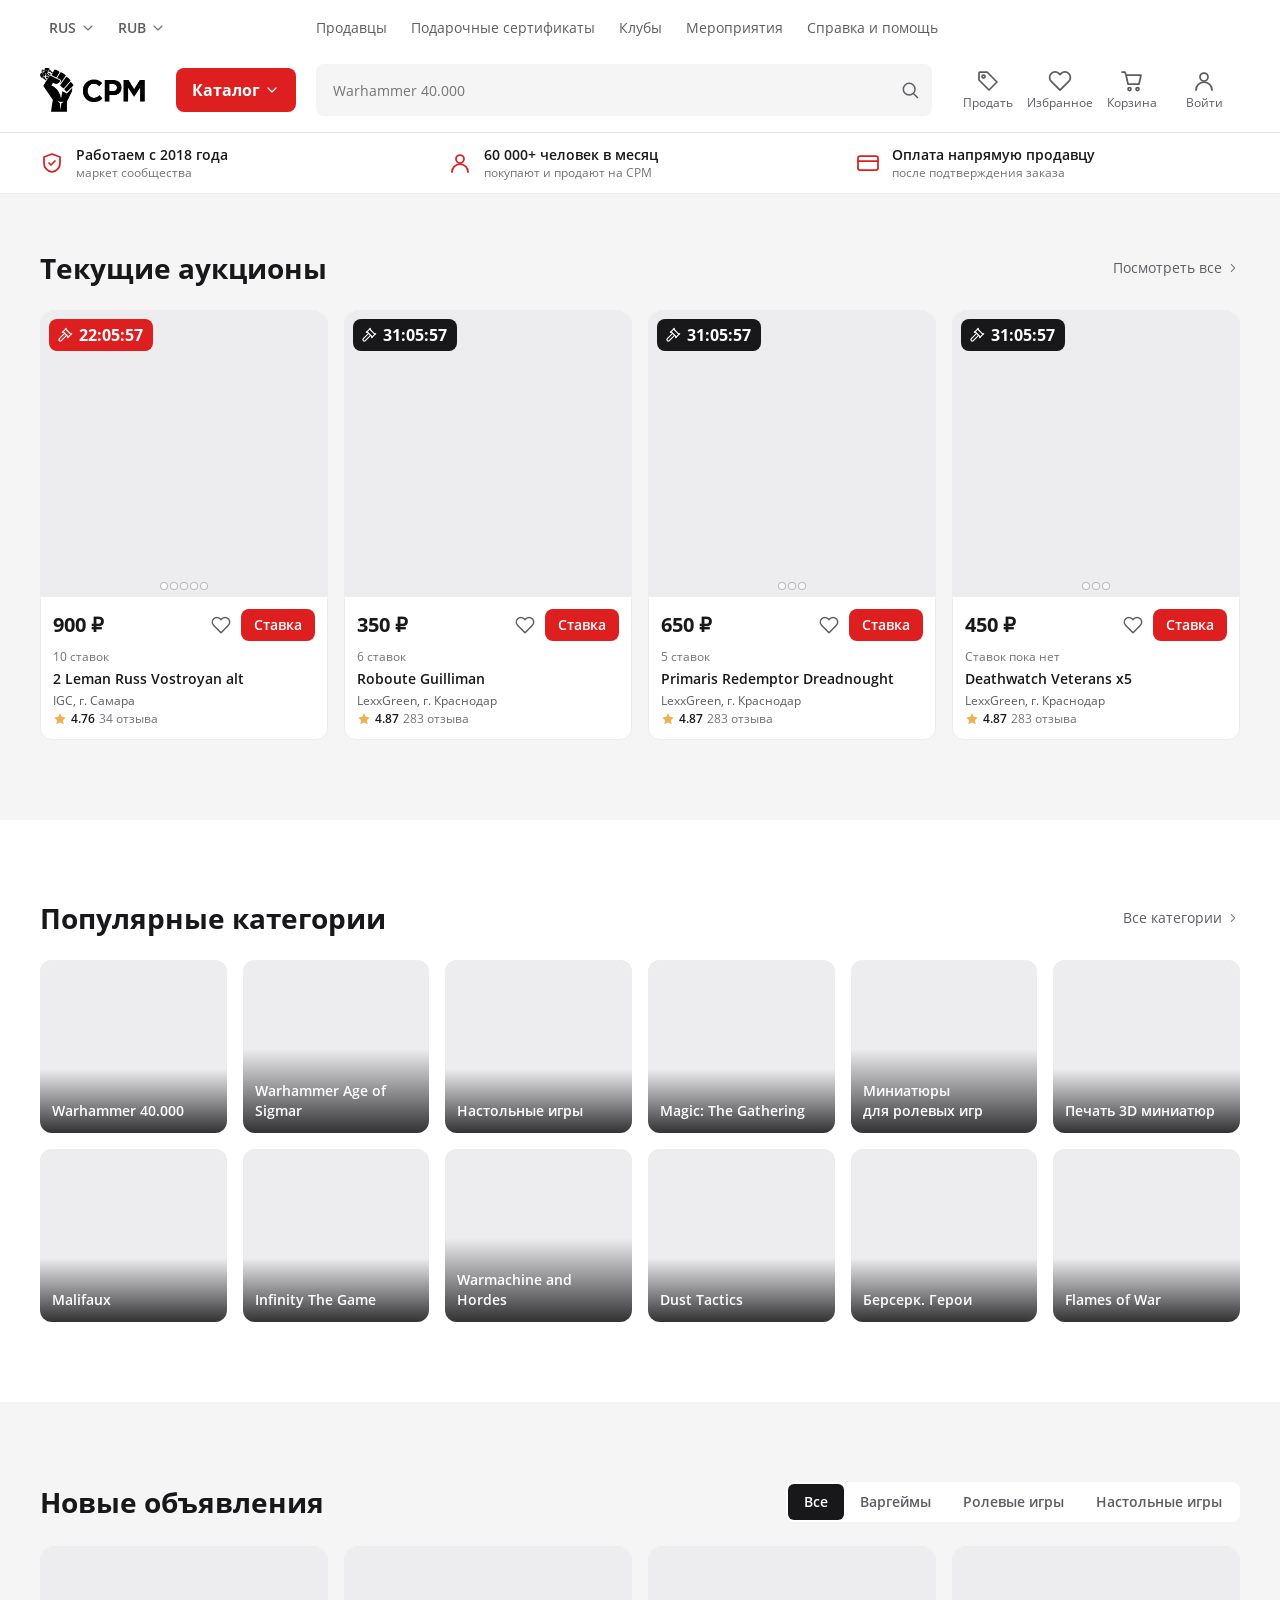
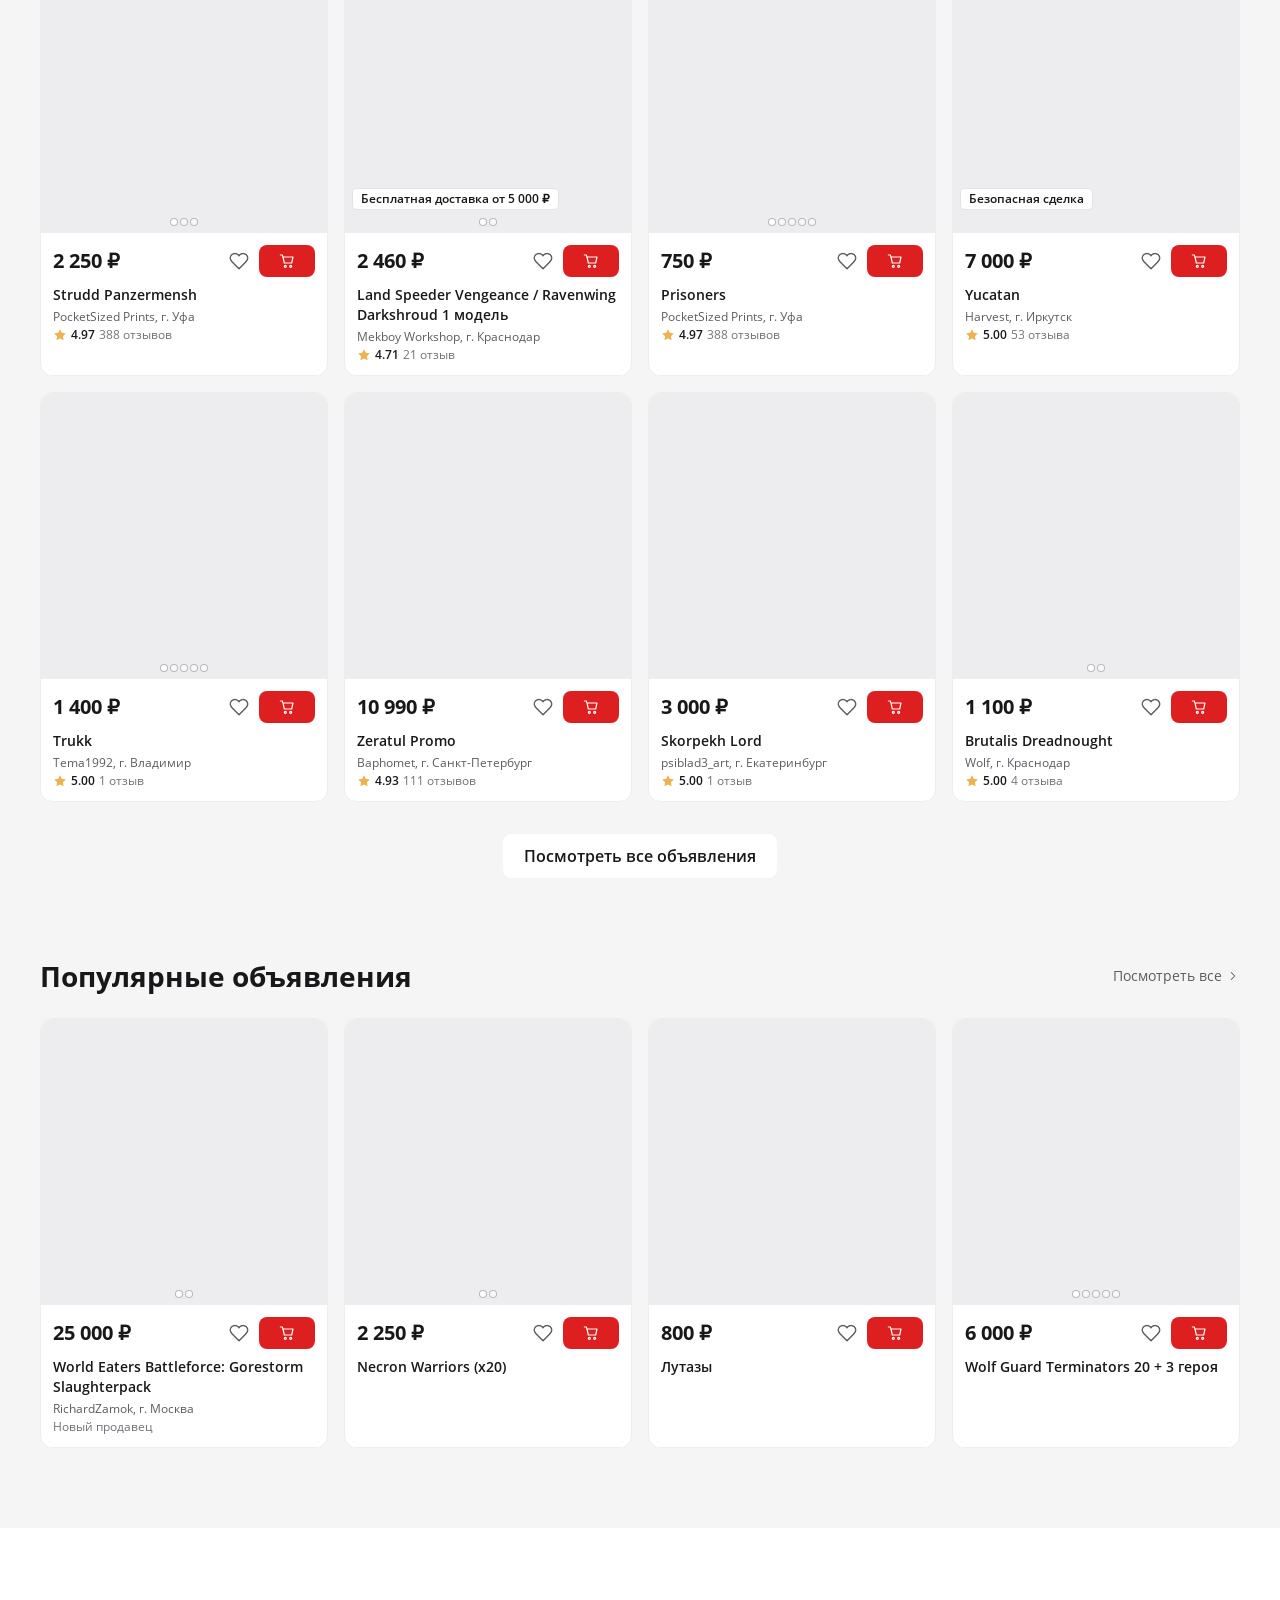
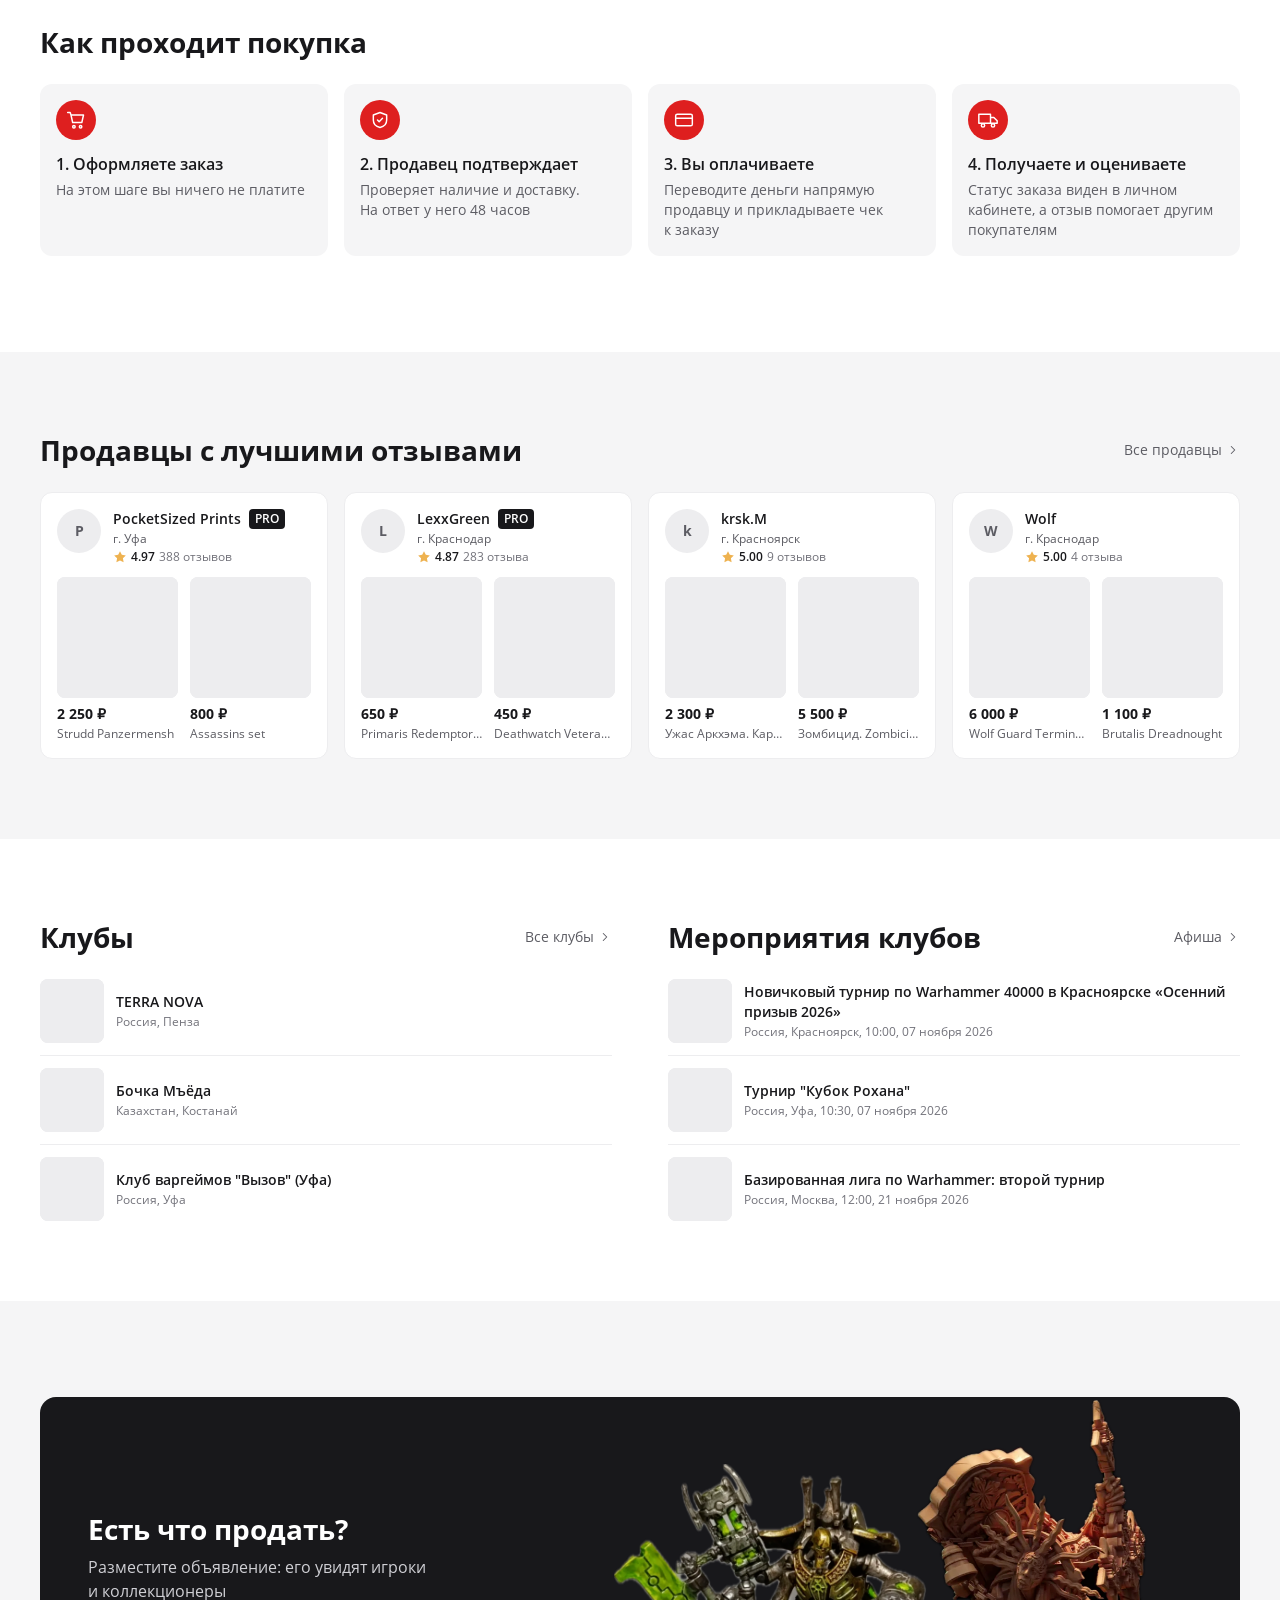
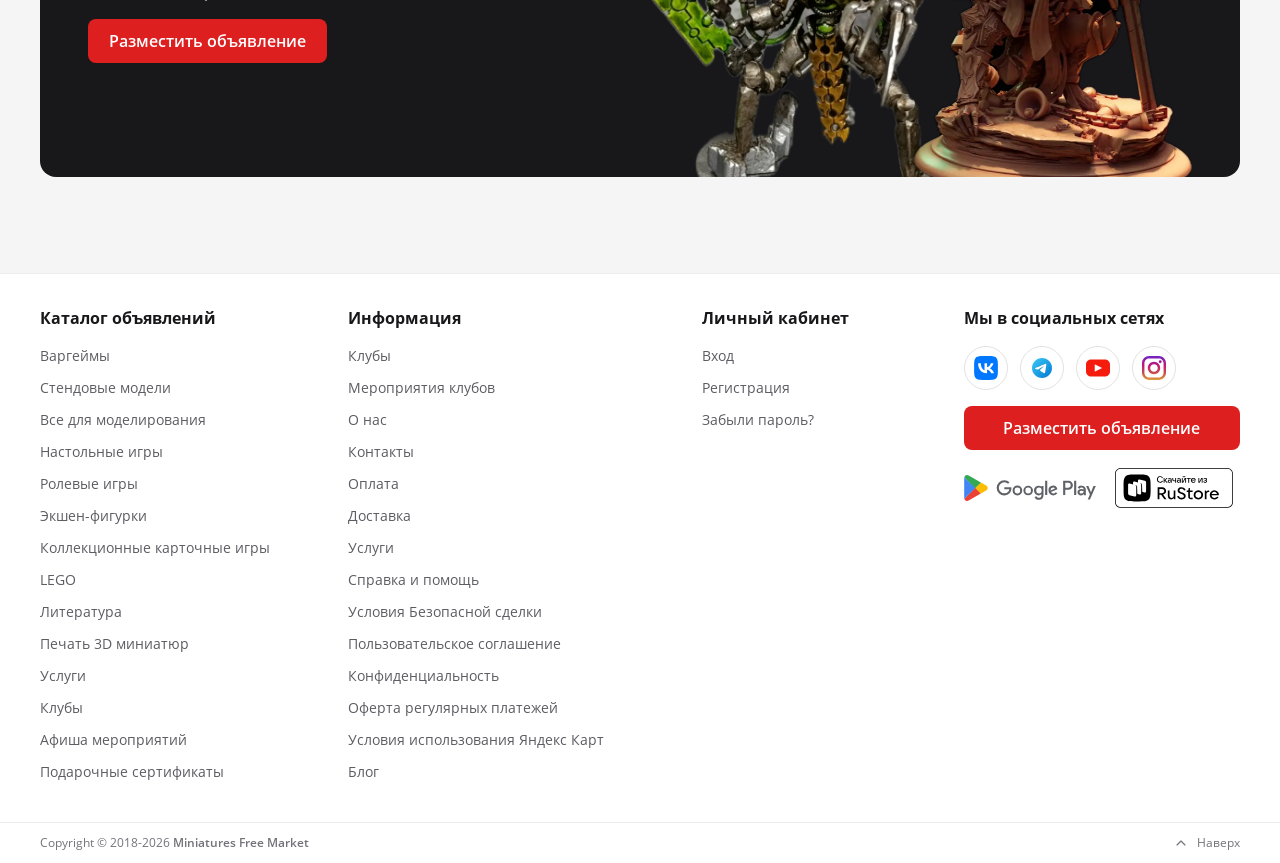
==== app.html @ 2442e8bf "Тексты преимуществ и обводка индикатора избранного Co-Authored-By: Claude Opus 5.5 <noreply@anthropi" ====
<!doctype html>
<html lang="ru">
<head>
<meta charset="utf-8">
<meta name="viewport" content="width=device-width, initial-scale=1, viewport-fit=cover">
<meta name="robots" content="noindex, nofollow">
<link rel="icon" href="assets/logo.png">
<title>СРМ: покупка гостем</title>
<link rel="stylesheet" href="app.css?v=59">
<link rel="stylesheet" href="v3.css?v=59">
</head>
<body>
<div id="app"></div>
<div id="ov"></div>
<script src="data.js?v=59"></script>
<script src="data-menu.js?v=59"></script>
<script src="data-desc.js?v=59"></script>
<script src="app.js?v=59"></script>
</body>
</html>
---- app.css ----
/* Токены: библиотека «СРМ v2». Размеры и отступы кратны 2 и 4, тени только у всплывающих слоёв. */
@font-face { font-family: 'Open Sans'; font-weight: 400; font-display: swap; src: url('assets/fonts/OpenSans-Regular.woff2') format('woff2'); }
@font-face { font-family: 'Open Sans'; font-weight: 600; font-display: swap; src: url('assets/fonts/OpenSans-SemiBold.woff2') format('woff2'); }
@font-face { font-family: 'Open Sans'; font-weight: 700; font-display: swap; src: url('assets/fonts/OpenSans-Bold.woff2') format('woff2'); }

:root {
  --surface-page: #f5f5f6; --surface: #fff; --surface-muted: #f5f5f6; --surface-subtle: #ededef; --surface-inverse: #18181b;
  --surface-brand-subtle: #fff1f1; --surface-success: #f0f8e6; --surface-warning: #fff7e8; --surface-danger: #fff1f1; --surface-info: #ebf3fe;
  --text: #18181b; --text-2: #5c5c63; --text-3: #73737b; --text-disabled: #a9a9b0; --text-inverse: #fff;
  --text-brand: #de1f1f; --text-success: #3f7312; --text-warning: #8a5600; --text-danger: #ba1717; --text-info: #1558b8;
  --border: #e2e2e5; --border-subtle: #ededef; --border-strong: #cfcfd4; --border-focus: #18181b; --border-danger: #de1f1f; --border-warning: #eeb250;
  --brand: #de1f1f; --brand-hover: #ba1717; --brand-pressed: #9a1818;
  --gold: #eeb250; --green: #5c9423;
  --r-sm: 4px; --r-md: 8px; --r-lg: 12px; --r-xl: 16px; --r-full: 999px;
  --h-sm: 32px; --h-md: 40px; --h-lg: 44px;
  --gutter: 16px;
  --shadow: 0 8px 24px rgba(24, 24, 27, .16);
  --sticky-h: 0px;
}
@media (min-width: 768px) { :root { --gutter: 24px; } }
@media (min-width: 1280px) { :root { --gutter: 40px; } }

* { box-sizing: border-box; }
html { -webkit-text-size-adjust: 100%; }
body { margin: 0; background: var(--surface-page); color: var(--text); font: 400 14px/20px 'Open Sans', -apple-system, sans-serif; -webkit-font-smoothing: antialiased; overflow-x: hidden; }
h1, h2, h3, p, ul, ol { margin: 0; padding: 0; }
ul, ol { list-style: none; }
a { color: inherit; text-decoration: none; }
button { font: inherit; color: inherit; background: none; border: 0; padding: 0; cursor: pointer; }
img { display: block; max-width: 100%; }
input, select, textarea { font: inherit; color: inherit; }
:focus-visible { outline: 2px solid var(--border-focus); outline-offset: 2px; }
svg.i { display: block; flex: none; fill: none; stroke: currentColor; stroke-width: 1.75; stroke-linecap: round; stroke-linejoin: round; }
svg.i.fill { fill: currentColor; stroke: none; }

.wrap { width: 100%; max-width: 1360px; margin: 0 auto; padding: 0 var(--gutter); }
.h1 { font-size: 24px; line-height: 32px; font-weight: 700; }
.h2 { font-size: 20px; line-height: 28px; font-weight: 600; }
.h3 { font-size: 16px; line-height: 24px; font-weight: 600; }
.t12 { font-size: 12px; line-height: 16px; }
.t16 { font-size: 16px; line-height: 24px; }
.sb { font-weight: 600; }
.c2 { color: var(--text-2); } .c3 { color: var(--text-3); }
.link { color: var(--text-info); }
.link:hover { text-decoration: underline; }
.row { display: flex; align-items: center; gap: 8px; }
.between { display: flex; align-items: center; justify-content: space-between; gap: 16px; }
.stack-4 > * + * { margin-top: 4px; } .stack-8 > * + * { margin-top: 8px; } .stack-12 > * + * { margin-top: 12px; } .stack-16 > * + * { margin-top: 16px; } .stack-24 > * + * { margin-top: 24px; }
@media (max-width: 767px) { .hide-m { display: none !important; } }
@media (min-width: 768px) { .hide-t { display: none !important; } }
@media (min-width: 1024px) { .hide-d { display: none !important; } }
@media (min-width: 1024px) { .h1 { font-size: 28px; line-height: 36px; } }

/* Кнопки */
.btn { display: inline-flex; align-items: center; justify-content: center; gap: 8px; height: var(--h-md); padding: 0 16px; border-radius: var(--r-md); font-weight: 600; font-size: 14px; line-height: 20px; white-space: nowrap; transition: background .12s, border-color .12s; border: 1px solid transparent; }
.btn.lg { height: var(--h-lg); padding: 0 20px; font-size: 16px; line-height: 24px; }
.btn.sm { height: var(--h-sm); padding: 0 12px; }
.btn.block { width: 100%; }
.btn.primary { background: var(--brand); color: var(--text-inverse); }
.btn.primary:hover { background: var(--brand-hover); } .btn.primary:active { background: var(--brand-pressed); }
.btn.secondary { background: var(--surface); border-color: var(--border-strong); }
.btn.secondary:hover { background: var(--surface-muted); } .btn.secondary:active { background: var(--surface-subtle); }
.btn.ghost:hover { background: var(--surface-subtle); }
.btn.ok { background: var(--surface-success); color: var(--text-success); }
.btn.ok:hover { background: #dff0c8; }
.btn[disabled], .btn.is-disabled { background: var(--surface-subtle); color: var(--text-disabled); border-color: transparent; cursor: not-allowed; }
.btn.is-loading { pointer-events: none; }
.spin { width: 18px; height: 18px; border-radius: 50%; border: 2px solid rgba(255, 255, 255, .4); border-top-color: #fff; animation: spin .7s linear infinite; }
@keyframes spin { to { transform: rotate(360deg); } }
.icon-btn { display: inline-flex; align-items: center; justify-content: center; width: var(--h-md); height: var(--h-md); border-radius: var(--r-md); position: relative; flex: none; }
.icon-btn:hover { background: var(--surface-subtle); }
.icon-btn.line { border: 1px solid var(--border-strong); background: var(--surface); }
.icon-btn.line.lg { width: var(--h-lg); height: var(--h-lg); }
.fav-on { color: var(--brand); } .fav-on svg { fill: var(--brand); }

/* Шапка */
.hdr { background: var(--surface); border-bottom: 1px solid var(--border); position: sticky; top: 0; z-index: 30; }
.hdr-row { display: flex; align-items: center; gap: 8px; height: 56px; }
.logo { display: block; flex: none; } .logo img { height: 32px; width: auto; }
.hdr-search { position: relative; flex: 1; min-width: 0; }
.hdr-search input { width: 100%; height: var(--h-md); padding: 0 12px 0 40px; border-radius: var(--r-md); border: 1px solid var(--border-strong); background: var(--surface); outline: 0; }
.hdr-search input:hover { border-color: var(--text-disabled); }
.hdr-search input:focus { border-color: var(--border-focus); }
.hdr-search svg { position: absolute; left: 12px; top: 10px; color: var(--text-3); }
.m-search { background: var(--surface); border-bottom: 1px solid var(--border); padding: 8px 0; }
.hdr-act { margin-left: auto; display: flex; align-items: center; gap: 4px; }
.badge-n { position: absolute; top: 2px; right: 0; min-width: 18px; height: 18px; padding: 0 4px; border-radius: var(--r-full); background: var(--brand); color: #fff; font-size: 12px; line-height: 18px; font-weight: 600; text-align: center; }
.hdr-link { display: inline-flex; flex-direction: column; align-items: center; gap: 2px; min-width: 56px; padding: 2px 4px; border-radius: var(--r-md); position: relative; font-size: 12px; line-height: 16px; color: var(--text-2); }
.hdr-link:hover { color: var(--text); background: var(--surface-muted); }
.hdr-link .badge-n { top: -2px; right: 8px; }
.hdr-focus { display: flex; align-items: center; justify-content: space-between; height: 56px; gap: 16px; }
.hdr-m-sell { height: var(--h-sm); padding: 0 12px; }
@media (min-width: 1024px) {
  .hdr-row { height: 72px; gap: 16px; }
  .logo img { height: 40px; }
}

/* Меню каталога */
.menu-panel { position: absolute; left: 0; right: 0; top: 100%; background: var(--surface); border-top: 1px solid var(--border-subtle); box-shadow: var(--shadow); padding: 16px 0 24px; z-index: 31; }
.menu-grid { display: grid; grid-template-columns: repeat(3, 1fr); gap: 4px 24px; }
.menu-grid a { display: flex; align-items: center; justify-content: space-between; padding: 8px 12px; border-radius: var(--r-md); font-weight: 600; }
.menu-grid a:hover { background: var(--surface-muted); }
.drawer { position: fixed; inset: 0; z-index: 60; background: var(--surface); display: flex; flex-direction: column; overflow: auto; }
.drawer-hd { display: flex; align-items: center; justify-content: space-between; height: 56px; padding: 0 var(--gutter); border-bottom: 1px solid var(--border); flex: none; }
.drawer a.dl { display: flex; align-items: center; justify-content: space-between; padding: 12px var(--gutter); font-size: 16px; line-height: 24px; border-bottom: 1px solid var(--border-subtle); }
.drawer-foot { padding: 16px var(--gutter); display: grid; gap: 8px; }

/* Подвал */
.ftr { background: var(--surface-inverse); color: #cfcfd4; margin-top: 48px; padding: 32px 0; }
.ftr-grid { display: grid; gap: 24px; grid-template-columns: repeat(2, 1fr); }
.ftr h3 { color: #fff; font-size: 14px; line-height: 20px; font-weight: 600; margin-bottom: 8px; }
.ftr li + li { margin-top: 4px; }
.ftr a:hover { color: #fff; }
.ftr-end { margin-top: 24px; padding-top: 16px; border-top: 1px solid #45454b; display: flex; flex-wrap: wrap; justify-content: space-between; gap: 8px; font-size: 12px; line-height: 16px; }
.ftr .pill { display: inline-block; padding: 2px 8px; border-radius: var(--r-sm); background: #2b2b2f; margin-right: 4px; }
@media (min-width: 768px) { .ftr-grid { grid-template-columns: repeat(4, 1fr); } }

main { min-height: 60vh; padding-bottom: calc(var(--sticky-h) + 8px); }
.page { padding-top: 16px; }
@media (min-width: 1024px) { .page { padding-top: 24px; } }

.crumbs { display: flex; flex-wrap: nowrap; align-items: center; gap: 4px; color: var(--text-3); font-size: 12px; line-height: 16px; overflow-x: auto; white-space: nowrap; scrollbar-width: none; margin-bottom: 12px; }
.crumbs::-webkit-scrollbar { display: none; }
.crumbs a:hover { color: var(--text); }

/* Карточка в списках */
.grid { display: grid; grid-template-columns: repeat(2, minmax(0, 1fr)); gap: 12px; }
@media (min-width: 640px) { .grid { grid-template-columns: repeat(3, minmax(0, 1fr)); } }
@media (min-width: 1024px) { .grid { grid-template-columns: repeat(4, minmax(0, 1fr)); gap: 16px; } .grid.g3 { grid-template-columns: repeat(3, minmax(0, 1fr)); } }
.pc { display: flex; flex-direction: column; background: var(--surface); border-radius: var(--r-lg); overflow: hidden; position: relative; min-width: 0; border: 1px solid var(--border-subtle); transition: border-color .12s; }
.pc:hover { border-color: var(--border-strong); }
.pc-img { position: relative; aspect-ratio: 1; background: var(--surface-subtle); overflow: hidden; }
.pc-img img { width: 100%; height: 100%; object-fit: cover; }
.pc-fav { position: absolute; right: 8px; top: 8px; width: 32px; height: 32px; border-radius: var(--r-full); background: rgba(255, 255, 255, .92); display: flex; align-items: center; justify-content: center; color: var(--text-2); }
.pc-fav:hover { color: var(--text); }
.pc-fav.fav-on { color: var(--brand); }
.pc-body { display: flex; flex-direction: column; gap: 4px; padding: 8px 12px 12px; flex: 1; }
.pc-cat { font-size: 12px; line-height: 16px; color: var(--text-3); white-space: nowrap; overflow: hidden; text-overflow: ellipsis; }
.pc-title { font-weight: 600; display: -webkit-box; -webkit-line-clamp: 2; -webkit-box-orient: vertical; overflow: hidden; min-height: 40px; }
.pc-price { font-size: 16px; line-height: 24px; font-weight: 700; margin-top: auto; padding-top: 4px; }
.pc-seller { display: flex; align-items: center; gap: 4px; font-size: 12px; line-height: 16px; color: var(--text-3); min-width: 0; }
.pc-seller span.n { white-space: nowrap; overflow: hidden; text-overflow: ellipsis; }
.star { color: var(--gold); }
.pc-timer { position: absolute; left: 8px; bottom: 8px; display: inline-flex; align-items: center; gap: 4px; height: 24px; padding: 0 8px; background: var(--surface-inverse); color: #fff; border-radius: var(--r-sm); font-size: 12px; line-height: 16px; font-weight: 600; font-variant-numeric: tabular-nums; }
.pc-tag { position: absolute; left: 8px; top: 8px; height: 24px; padding: 0 8px; background: var(--brand); color: #fff; border-radius: var(--r-sm); font-size: 12px; line-height: 24px; font-weight: 600; }
.pc-sub { font-size: 12px; line-height: 16px; color: var(--text-3); }
.scroller { display: grid; grid-auto-flow: column; grid-auto-columns: 62%; gap: 12px; overflow-x: auto; scroll-snap-type: x proximity; margin: 0 calc(var(--gutter) * -1); padding: 0 var(--gutter) 4px; scrollbar-width: none; }
.scroller::-webkit-scrollbar { display: none; }
.scroller > * { scroll-snap-align: start; scroll-margin-left: var(--gutter); }
@media (min-width: 640px) { .scroller { grid-auto-columns: 34%; } }
@media (min-width: 1024px) { .scroller { grid-auto-flow: row; grid-template-columns: repeat(4, minmax(0, 1fr)); margin: 0; padding: 0; overflow: visible; gap: 16px; } }

/* Чипы */
.chips { display: flex; gap: 8px; overflow-x: auto; scrollbar-width: none; margin: 0 calc(var(--gutter) * -1); padding: 0 var(--gutter); }
.chips::-webkit-scrollbar { display: none; }
.chip { flex: none; display: inline-flex; align-items: center; gap: 4px; height: var(--h-sm); padding: 0 12px; border-radius: var(--r-full); background: var(--surface); border: 1px solid var(--border); white-space: nowrap; font-weight: 600; font-size: 12px; line-height: 16px; }
.chip:hover { border-color: var(--border-strong); }
.chip.on { background: var(--surface-inverse); border-color: var(--surface-inverse); color: #fff; }
.chip.plain { font-weight: 400; color: var(--text-2); }
@media (min-width: 1024px) { .chips { flex-wrap: wrap; overflow: visible; margin: 0; padding: 0; } }
.tabs-seg { display: inline-flex; background: var(--surface-subtle); border-radius: var(--r-md); padding: 2px; }
.tabs-seg button { height: 36px; padding: 0 16px; border-radius: 6px; font-weight: 600; color: var(--text-2); }
.tabs-seg button.on { background: var(--surface); color: var(--text); }

.sec { margin-top: 32px; }
.sec-hd { display: flex; align-items: baseline; justify-content: space-between; gap: 16px; margin-bottom: 12px; }
@media (min-width: 1024px) { .sec { margin-top: 40px; } .sec-hd { margin-bottom: 16px; } }

/* Главная */
.home-intro { display: grid; gap: 4px; margin-bottom: 16px; }
.how { display: grid; gap: 8px; }
.how li { display: flex; gap: 12px; padding: 16px; background: var(--surface); border-radius: var(--r-lg); border: 1px solid var(--border-subtle); }
.how .num { flex: none; width: 28px; height: 28px; border-radius: 50%; background: var(--surface-subtle); text-align: center; line-height: 28px; font-weight: 600; }
@media (min-width: 768px) { .how { grid-template-columns: repeat(3, 1fr); gap: 16px; } }

/* Каталог */
.cat-layout { display: grid; gap: 16px; }
.cat-side { display: none; }
@media (min-width: 1024px) {
  .cat-layout { grid-template-columns: 264px minmax(0, 1fr); gap: 24px; align-items: start; }
  .cat-side { display: block; position: sticky; top: 88px; max-height: calc(100vh - 104px); overflow: auto; background: var(--surface); border-radius: var(--r-lg); border: 1px solid var(--border-subtle); padding: 16px; }
}
.flt + .flt { margin-top: 16px; padding-top: 16px; border-top: 1px solid var(--border-subtle); }
.flt-t { font-weight: 600; margin-bottom: 8px; }
.cat-bar { display: flex; flex-wrap: wrap; align-items: center; gap: 8px; }
.cat-bar .sp { margin-left: auto; }
.tags-row { display: flex; align-items: center; gap: 8px; color: var(--text-2); }
.sel { height: var(--h-md); padding: 0 32px 0 12px; border: 1px solid var(--border-strong); border-radius: var(--r-md); background: var(--surface) url("data:image/svg+xml,%3Csvg xmlns='http://www.w3.org/2000/svg' width='16' height='16' fill='none' stroke='%2373737b' stroke-width='2' stroke-linecap='round' stroke-linejoin='round'%3E%3Cpath d='m3 6 5 5 5-5'/%3E%3C/svg%3E") no-repeat right 10px center; appearance: none; -webkit-appearance: none; outline: 0; cursor: pointer; }
.sel:focus { border-color: var(--border-focus); }
.empty { text-align: center; padding: 48px 16px; background: var(--surface); border-radius: var(--r-lg); border: 1px solid var(--border-subtle); }
.empty .ico { width: 64px; height: 64px; margin: 0 auto 16px; border-radius: 50%; display: flex; align-items: center; justify-content: center; background: var(--surface-muted); color: var(--text-3); }

/* Контролы */
.fld { display: block; min-width: 0; }
.fld > .lbl { display: block; margin-bottom: 4px; font-size: 12px; line-height: 16px; color: var(--text-2); font-weight: 600; }
.fld > .lbl em { font-style: normal; font-weight: 400; color: var(--text-3); }
.inp { width: 100%; height: var(--h-md); padding: 0 12px; background: var(--surface); border: 1px solid var(--border-strong); border-radius: var(--r-md); outline: 0; }
textarea.inp { height: auto; padding: 8px 12px; resize: vertical; }
.inp::placeholder { color: var(--text-3); }
.inp:hover { border-color: var(--text-disabled); }
.inp:focus { border-color: var(--border-focus); box-shadow: 0 0 0 1px var(--border-focus); }
.fld.err .inp { border-color: var(--border-danger); }
.fld.err .inp:focus { box-shadow: 0 0 0 1px var(--border-danger); }
.hint { display: block; margin-top: 4px; font-size: 12px; line-height: 16px; color: var(--text-3); }
.err-t { display: flex; gap: 4px; margin-top: 4px; font-size: 12px; line-height: 16px; color: var(--text-danger); }
.chk { display: flex; align-items: flex-start; gap: 8px; cursor: pointer; padding: 2px 0; }
.chk input { position: absolute; opacity: 0; width: 0; height: 0; }
.chk .box { flex: none; width: 20px; height: 20px; margin: 0; border: 1px solid var(--border-strong); border-radius: var(--r-sm); background: var(--surface); display: flex; align-items: center; justify-content: center; color: transparent; }
.chk input:checked + .box { background: var(--surface-inverse); border-color: var(--surface-inverse); color: #fff; }
.chk input:focus-visible + .box { outline: 2px solid var(--border-focus); outline-offset: 2px; }
.chk input:disabled + .box { background: var(--surface-subtle); border-color: var(--border); }
.step { display: inline-flex; align-items: center; border: 1px solid var(--border-strong); border-radius: var(--r-md); height: var(--h-md); background: var(--surface); }
.step button { width: 36px; height: 100%; display: flex; align-items: center; justify-content: center; color: var(--text-2); }
.step button:disabled { color: var(--text-disabled); cursor: not-allowed; }
.step span { min-width: 28px; text-align: center; font-weight: 600; font-variant-numeric: tabular-nums; }
.step.sm { height: var(--h-sm); } .step.sm button { width: 32px; }

.tag { display: inline-flex; align-items: center; height: 20px; padding: 0 6px; border-radius: var(--r-sm); font-size: 12px; line-height: 16px; font-weight: 600; }
.tag.pro { background: var(--surface-inverse); color: #fff; }
.tag.warn { background: var(--surface-warning); color: var(--text-warning); }
.tag.ok { background: var(--surface-success); color: var(--text-success); }
.tag.bad { background: var(--surface-danger); color: var(--text-danger); }
.tag.mute { background: var(--surface-subtle); color: var(--text-2); }

.note { display: flex; gap: 8px; padding: 12px; border-radius: var(--r-md); background: var(--surface-muted); color: var(--text-2); }
.note svg { margin-top: 1px; }
.note.info { background: var(--surface-info); color: var(--text-info); }
.note.warn { background: var(--surface-warning); color: var(--text-warning); }
.note.bad { background: var(--surface-danger); color: var(--text-danger); }
.note.ok { background: var(--surface-success); color: var(--text-success); }
.note b { font-weight: 600; }
.note .body { flex: 1; min-width: 0; }
.note .txt { color: var(--text); }

.card { background: var(--surface); border-radius: var(--r-lg); border: 1px solid var(--border-subtle); padding: 16px; }
@media (min-width: 768px) { .card { padding: 24px; } }

/* Товар */
.pdp { display: grid; gap: 16px; }
@media (min-width: 1024px) { .pdp { grid-template-columns: minmax(0, 1fr) 400px; gap: 32px; align-items: start; } .pdp-side { position: sticky; top: 88px; grid-column: 2; grid-row: 1 / span 2; } .pdp-main { grid-column: 1; } }
@media (min-width: 1280px) { .pdp { grid-template-columns: minmax(0, 1fr) 432px; gap: 40px; } }
.gal { display: grid; gap: 8px; margin: 0 calc(var(--gutter) * -1); }
.gal-view { position: relative; background: var(--surface-inverse); overflow: hidden; }
.gal-strip { display: flex; overflow-x: auto; scroll-snap-type: x mandatory; scrollbar-width: none; aspect-ratio: 1; }
.gal-strip::-webkit-scrollbar { display: none; }
.gal-strip button { flex: 0 0 100%; scroll-snap-align: center; cursor: zoom-in; }
.gal-strip img { width: 100%; height: 100%; object-fit: contain; }
.gal-count { position: absolute; right: 12px; bottom: 12px; padding: 2px 8px; border-radius: var(--r-full); background: rgba(24, 24, 27, .72); color: #fff; font-size: 12px; line-height: 16px; font-weight: 600; }
.gal-nav { display: none; position: absolute; top: 50%; margin-top: -20px; width: 40px; height: 40px; border-radius: 50%; background: rgba(255, 255, 255, .92); align-items: center; justify-content: center; }
.gal-nav:hover { background: #fff; }
.gal-nav.prev { left: 12px; } .gal-nav.next { right: 12px; }
.gal-thumbs { display: flex; gap: 8px; overflow-x: auto; padding: 0 var(--gutter); scrollbar-width: none; }
.gal-thumbs::-webkit-scrollbar { display: none; }
.gal-thumbs button { flex: none; width: 56px; height: 56px; border-radius: var(--r-md); overflow: hidden; border: 2px solid transparent; background: var(--surface-subtle); }
.gal-thumbs button.on { border-color: var(--surface-inverse); }
.gal-thumbs img { width: 100%; height: 100%; object-fit: cover; }
@media (min-width: 768px) {
  .gal { margin: 0; grid-template-columns: 72px minmax(0, 1fr); align-items: start; }
  .gal.single { grid-template-columns: minmax(0, 1fr); }
  .gal-view { grid-column: 2; grid-row: 1; border-radius: var(--r-lg); }
  .gal.single .gal-view { grid-column: 1; }
  .gal-thumbs { grid-column: 1; grid-row: 1; flex-direction: column; padding: 0; overflow: visible; }
  .gal-thumbs button { width: 72px; height: 72px; }
  .gal-nav { display: flex; }
}
.buy { display: grid; gap: 16px; }
.buy-top { display: grid; gap: 8px; }
.pdp-title { font-size: 20px; line-height: 28px; font-weight: 700; }
@media (min-width: 1024px) { .pdp-title { font-size: 24px; line-height: 32px; } }
.rate-row { display: flex; flex-wrap: wrap; align-items: center; gap: 4px 8px; color: var(--text-2); }
.rate-row .sb { color: var(--text); }
.price-big { font-size: 28px; line-height: 36px; font-weight: 700; }
.buy-cta { display: flex; gap: 8px; align-items: center; }
.buy-cta .btn { flex: 1; }
.facts { display: grid; gap: 8px; }
.facts li { display: flex; gap: 8px; color: var(--text-2); }
.facts svg { color: var(--text-3); margin-top: 1px; }
.seller { display: grid; gap: 12px; }
.seller-hd { display: flex; gap: 12px; align-items: center; }
.ava { flex: none; width: 44px; height: 44px; border-radius: 50%; background: var(--surface-subtle); display: flex; align-items: center; justify-content: center; font-weight: 700; color: var(--text-2); }
.seller-stats { display: grid; grid-template-columns: repeat(3, 1fr); gap: 8px; padding-top: 12px; border-top: 1px solid var(--border-subtle); }
.seller-stats b { display: block; font-weight: 600; }
.more-menu { position: absolute; right: 0; top: calc(100% + 4px); width: 280px; background: var(--surface); border-radius: var(--r-md); box-shadow: var(--shadow); padding: 4px; z-index: 20; }
.more-menu button { display: block; width: 100%; text-align: left; padding: 8px 12px; border-radius: var(--r-sm); }
.more-menu button:hover { background: var(--surface-muted); }
.more-menu b { display: block; font-weight: 600; }
.tabs { display: flex; gap: 24px; border-bottom: 1px solid var(--border); overflow-x: auto; scrollbar-width: none; }
.tabs::-webkit-scrollbar { display: none; }
.tabs button { flex: none; padding: 12px 0; font-weight: 600; color: var(--text-2); border-bottom: 2px solid transparent; margin-bottom: -1px; }
.tabs button:hover { color: var(--text); }
.tabs button.on { color: var(--text); border-color: var(--brand); }
.tabs .cnt { color: var(--text-3); font-weight: 400; }
.tab-body { padding-top: 16px; }
.spec { display: grid; gap: 4px 16px; grid-template-columns: minmax(0, 200px) minmax(0, 1fr); margin-bottom: 16px; }
.spec dt { color: var(--text-3); } .spec dd { margin: 0; }
.rev { padding: 12px 0; border-top: 1px solid var(--border-subtle); }
.rev:first-child { border-top: 0; }
.rev-sum { display: flex; align-items: center; flex-wrap: wrap; gap: 8px 16px; padding: 12px; background: var(--surface-muted); border-radius: var(--r-md); margin-bottom: 8px; }
.rev-sum .big { font-size: 24px; line-height: 32px; font-weight: 700; }

/* Закреплённая панель на мобильном */
.sticky-bar { position: fixed; left: 0; right: 0; bottom: 0; z-index: 25; background: var(--surface); border-top: 1px solid var(--border); padding: 8px var(--gutter) calc(8px + env(safe-area-inset-bottom)); display: flex; align-items: center; gap: 12px; }
.sticky-bar .sum { flex: none; min-width: 0; }
.sticky-bar .sum b { display: block; font-size: 16px; line-height: 24px; font-weight: 700; white-space: nowrap; }
.sticky-bar .btn { flex: 1; min-width: 0; }
body.has-sticky { --sticky-h: 64px; }
@media (min-width: 1024px) { .sticky-bar { display: none; } body.has-sticky { --sticky-h: 0px; } }

/* Тост */
.toast { position: fixed; left: 50%; bottom: calc(var(--sticky-h) + 16px); transform: translateX(-50%); z-index: 70; width: min(calc(100% - 32px), 420px); display: flex; align-items: center; gap: 12px; padding: 12px 12px 12px 16px; border-radius: var(--r-md); background: var(--surface-inverse); color: #fff; box-shadow: var(--shadow); animation: up .18s ease-out; }
.toast .body { flex: 1; min-width: 0; }
.toast a, .toast button.tl { color: #fff; font-weight: 600; text-decoration: underline; white-space: nowrap; }
@keyframes up { from { transform: translate(-50%, 8px); opacity: 0; } }
@media (min-width: 1024px) { .toast { left: auto; right: 24px; transform: none; bottom: 24px; animation: none; } }

/* Модальные окна и шторки */
.scrim { position: fixed; inset: 0; z-index: 50; background: rgba(24, 24, 27, .56); display: flex; align-items: flex-end; justify-content: center; }
.modal { width: 100%; max-height: calc(100vh - 40px); overflow: auto; background: var(--surface); border-radius: var(--r-xl) var(--r-xl) 0 0; box-shadow: var(--shadow); display: flex; flex-direction: column; }
.modal-hd { display: flex; align-items: center; justify-content: space-between; padding: 12px 8px 12px 16px; border-bottom: 1px solid var(--border-subtle); position: sticky; top: 0; background: var(--surface); z-index: 1; }
.modal-bd { padding: 16px; }
.modal-ft { padding: 12px 16px; border-top: 1px solid var(--border-subtle); position: sticky; bottom: 0; background: var(--surface); }
@media (min-width: 768px) { .scrim { align-items: center; padding: 24px; } .modal { width: 480px; border-radius: var(--r-xl); } .modal.wide { width: 720px; } }
.lb { position: fixed; inset: 0; z-index: 80; background: rgba(24, 24, 27, .94); display: flex; align-items: center; justify-content: center; }
.lb img { max-width: 100%; max-height: 100%; object-fit: contain; }
.lb .icon-btn { position: absolute; color: #fff; background: rgba(255, 255, 255, .12); }
.lb .icon-btn:hover { background: rgba(255, 255, 255, .24); }

/* Корзина */
.two { display: grid; gap: 16px; align-items: start; }
@media (min-width: 1024px) { .two { grid-template-columns: minmax(0, 1fr) 360px; gap: 24px; } .two-side { position: sticky; top: 88px; } }
@media (min-width: 1280px) { .two { grid-template-columns: minmax(0, 1fr) 400px; } }
.focus-page .two-side { top: 72px; }
.sg { background: var(--surface); border-radius: var(--r-lg); border: 1px solid var(--border-subtle); }
.sg + .sg { margin-top: 12px; }
.sg-hd { display: flex; align-items: center; gap: 8px; flex-wrap: wrap; padding: 12px 16px; border-bottom: 1px solid var(--border-subtle); }
.ci { display: grid; grid-template-columns: 20px 72px minmax(0, 1fr); gap: 4px 12px; padding: 12px 16px; align-items: start; }
.ci + .ci { border-top: 1px solid var(--border-subtle); }
.ci-img { width: 72px; height: 72px; border-radius: var(--r-md); overflow: hidden; background: var(--surface-subtle); display: block; }
.ci-img img { width: 100%; height: 100%; object-fit: cover; }
.ci.off .ci-img { opacity: .48; }
.ci-t { font-weight: 600; display: -webkit-box; -webkit-line-clamp: 2; -webkit-box-orient: vertical; overflow: hidden; }
.ci-t:hover { color: var(--text-info); }
.ci-ctl { grid-column: 3; display: flex; align-items: center; justify-content: space-between; gap: 8px; margin-top: 4px; }
.ci-price { font-size: 16px; line-height: 24px; font-weight: 700; white-space: nowrap; }
@media (min-width: 768px) {
  .ci { grid-template-columns: 20px 96px minmax(0, 1fr) auto; gap: 4px 16px; }
  .ci-img { width: 96px; height: 96px; }
  .ci-ctl { grid-column: 4; grid-row: 1; flex-direction: column; align-items: flex-end; margin: 0; }
}
.sg-ft { padding: 12px 16px; border-top: 1px solid var(--border-subtle); display: grid; gap: 8px; }
.cart-tools { display: flex; align-items: center; justify-content: space-between; gap: 16px; margin-bottom: 12px; }
.sum-card { background: var(--surface); border-radius: var(--r-lg); border: 1px solid var(--border-subtle); padding: 16px; display: grid; gap: 12px; }
@media (min-width: 768px) { .sum-card { padding: 20px; } }
.sum-row { display: flex; justify-content: space-between; gap: 16px; }
.sum-row .v { text-align: right; white-space: nowrap; }
.sum-total { display: flex; justify-content: space-between; align-items: baseline; gap: 16px; padding-top: 12px; border-top: 1px solid var(--border-subtle); font-weight: 600; }
.sum-total .v { font-size: 20px; line-height: 28px; font-weight: 700; white-space: nowrap; }
.sum-order { padding-bottom: 12px; border-bottom: 1px solid var(--border-subtle); display: grid; gap: 4px; }

/* Оформление */
.co-sec { background: var(--surface); border-radius: var(--r-lg); border: 1px solid var(--border-subtle); padding: 16px; }
.co-sec + .co-sec { margin-top: 12px; }
@media (min-width: 768px) { .co-sec { padding: 24px; } }
.co-hd { display: flex; align-items: center; gap: 8px; margin-bottom: 16px; }
.co-hd .n { flex: none; width: 24px; height: 24px; border-radius: 50%; background: var(--surface-inverse); color: #fff; font-size: 12px; line-height: 24px; text-align: center; font-weight: 600; }
.form-grid { display: grid; gap: 12px; grid-template-columns: repeat(6, minmax(0, 1fr)); }
.form-grid > * { grid-column: span 6; }
@media (min-width: 640px) { .form-grid > .col3 { grid-column: span 3; } .form-grid > .col2 { grid-column: span 2; } .form-grid > .col4 { grid-column: span 4; } }
.guest-bar { display: flex; flex-wrap: wrap; align-items: center; justify-content: space-between; gap: 4px 16px; padding: 12px 16px; background: var(--surface-muted); border-radius: var(--r-lg); margin-bottom: 12px; }
.seller-order { border: 1px solid var(--border); border-radius: var(--r-lg); margin-top: 16px; }
.seller-order.err { border-color: var(--border-danger); }
.so-hd { display: flex; align-items: center; flex-wrap: wrap; gap: 4px 8px; padding: 12px 16px; border-bottom: 1px solid var(--border-subtle); }
.so-bd { padding: 16px; display: grid; gap: 16px; }
.so-items { display: flex; gap: 8px; overflow-x: auto; scrollbar-width: none; }
.so-items img { width: 48px; height: 48px; border-radius: var(--r-sm); object-fit: cover; background: var(--surface-subtle); flex: none; }
.so-item-one { display: flex; gap: 12px; align-items: center; min-width: 0; }
.so-item-one .t { font-weight: 600; white-space: nowrap; overflow: hidden; text-overflow: ellipsis; }
.opt-list { display: grid; gap: 8px; }
.opt { display: flex; gap: 12px; padding: 12px; border: 1px solid var(--border-strong); border-radius: var(--r-md); cursor: pointer; position: relative; }
.opt:hover { border-color: var(--text-disabled); }
.opt.on { border-color: var(--border-focus); box-shadow: 0 0 0 1px var(--border-focus); }
.opt input { position: absolute; opacity: 0; width: 0; height: 0; }
.opt .dot { flex: none; width: 20px; height: 20px; border-radius: 50%; border: 1px solid var(--border-strong); background: var(--surface); margin-top: 0; }
.opt.on .dot { border: 6px solid var(--surface-inverse); }
.opt input:focus-visible ~ .dot { outline: 2px solid var(--border-focus); outline-offset: 2px; }
.opt .main { flex: 1; min-width: 0; }
.opt .pr { flex: none; font-weight: 600; white-space: nowrap; }
.opt-sub { margin-top: 8px; }
@media (min-width: 768px) { .opt-list.two-col { grid-template-columns: 1fr 1fr; } }
.lbl-b { font-weight: 600; margin-bottom: 8px; }
.linkbtn { color: var(--text-info); font-weight: 600; display: inline-flex; align-items: center; gap: 4px; }
.linkbtn:hover { text-decoration: underline; }
.promo-row { display: flex; gap: 8px; }
.city-box { position: relative; }
.city-list { position: absolute; left: 0; right: 0; top: calc(100% + 4px); background: var(--surface); border-radius: var(--r-md); box-shadow: var(--shadow); padding: 4px; z-index: 15; max-height: 240px; overflow: auto; }
.city-list button { display: block; width: 100%; text-align: left; padding: 8px 12px; border-radius: var(--r-sm); }
.city-list button:hover { background: var(--surface-muted); }
.map-mock { height: 200px; border-radius: var(--r-md); background: repeating-linear-gradient(45deg, #ededef 0 12px, #f5f5f6 12px 24px); position: relative; overflow: hidden; }
.map-mock .pin { position: absolute; color: var(--brand); }
.map-mock .cap { position: absolute; left: 8px; bottom: 8px; padding: 2px 8px; border-radius: var(--r-sm); background: var(--surface); font-size: 12px; line-height: 16px; color: var(--text-2); }

/* Успех */
.ok-page { max-width: 760px; margin: 0 auto; }
.ok-hd { display: flex; gap: 12px; align-items: flex-start; }
.ok-ic { flex: none; width: 44px; height: 44px; border-radius: 50%; background: var(--surface-success); color: var(--text-success); display: flex; align-items: center; justify-content: center; }
.tl { display: grid; }
.tl li { display: grid; grid-template-columns: 24px minmax(0, 1fr); gap: 12px; position: relative; padding-bottom: 16px; }
.tl li:last-child { padding-bottom: 0; }
.tl li::before { content: ''; position: absolute; left: 11px; top: 26px; bottom: 2px; width: 2px; background: var(--border); }
.tl li:last-child::before { display: none; }
.tl .d { width: 24px; height: 24px; border-radius: 50%; background: var(--surface-subtle); color: var(--text-3); display: flex; align-items: center; justify-content: center; font-size: 12px; line-height: 16px; font-weight: 600; }
.tl li.now .d { background: var(--brand); color: #fff; }
.tl li.done .d { background: var(--surface-success); color: var(--text-success); }
.acc { display: flex; gap: 12px; }
.acc .ic { flex: none; width: 40px; height: 40px; border-radius: 50%; background: var(--surface-info); color: var(--text-info); display: flex; align-items: center; justify-content: center; }
.oc-row { display: flex; align-items: center; gap: 12px; }
.oc-row img { width: 56px; height: 56px; border-radius: var(--r-md); object-fit: cover; background: var(--surface-subtle); flex: none; }
.acts { display: grid; gap: 8px; }
@media (min-width: 640px) { .acts { grid-auto-flow: column; grid-auto-columns: max-content; } }

/* Письмо */
.mail { max-width: 640px; margin: 0 auto; }
.mail-meta { padding: 12px 16px; background: var(--surface); border: 1px solid var(--border-subtle); border-radius: var(--r-lg) var(--r-lg) 0 0; }
.mail-body { background: var(--surface); border: 1px solid var(--border-subtle); border-top: 0; border-radius: 0 0 var(--r-lg) var(--r-lg); padding: 24px 16px; }
@media (min-width: 640px) { .mail-body { padding: 32px; } }
.mail-box { padding: 16px; background: var(--surface-muted); border-radius: var(--r-md); }

/* Кнопка в сводке дублируется закреплённой панелью на мобильном */
@media (max-width: 1023px) { .hide-sm { display: none !important; } .hide-m-cta .buy-cta .btn.primary, .hide-m-cta .buy-cta .btn.ok { display: none; } .hide-m-cta .buy-cta .step + .icon-btn, .hide-m-cta:empty { display: none; } .buy-cta { justify-content: space-between; } }

@media (max-width: 1023px) {
  .hide-tablet-menu { display: none !important; }
  .gal-view { order: -1; }
  .buy-cta .icon-btn { display: none; }
  .hide-m-cta:not(.has-step) { display: none; }
}
@media (min-width: 768px) and (max-width: 1023px) { .gal-view { order: 0; } }
.gal-fav { position: absolute; right: 12px; top: 12px; width: 40px; height: 40px; border-radius: 50%; background: rgba(255, 255, 255, .92); display: flex; align-items: center; justify-content: center; z-index: 2; }
.gal-fav.fav-on { color: var(--brand); }
.guest-bar { background: var(--surface-subtle); }
.ci-ctl { flex-wrap: wrap; }

/* ===== Правки после просмотра ===== */
.hide-m-only { }
@media (max-width: 767px) { .hide-m-only { display: none !important; } }
@media (min-width: 768px) { .hide-t-up { display: none !important; } }
@media (max-width: 1023px) { .hide-below-d { display: none !important; } }
body.lock { overflow: hidden; }

/* Подложки не тонируем: на сером фоне они теряются */
.note { background: var(--surface); border: 1px solid var(--border-strong); color: var(--text); }
.note.info { background: var(--surface); border-color: #2f80ed; color: var(--text); }
.note.info > svg { color: #2f80ed; }
.note.ok { background: var(--surface); border-color: var(--green); color: var(--text); }
.note.ok > svg { color: var(--green); }
.note.warn { background: var(--surface); border-color: var(--gold); color: var(--text); }
.note.warn > svg { color: var(--text-warning); }
.note.bad { background: var(--surface); border-color: var(--border-danger); color: var(--text); }
.note.bad > svg { color: var(--brand); }
.tag.ok { background: var(--surface); color: var(--text-success); box-shadow: inset 0 0 0 1px var(--green); }
.tag.warn { background: var(--surface); color: var(--text-warning); box-shadow: inset 0 0 0 1px var(--gold); }
.tag.bad { background: var(--surface); color: var(--text-danger); box-shadow: inset 0 0 0 1px var(--border-danger); }
.key { display: flex; gap: 12px; padding: 12px; border-radius: var(--r-md); background: var(--surface-muted); }
.key > svg { color: var(--brand); margin-top: 1px; }
.btn.incart { background: #45454b; color: #fff; }
.btn.incart:hover { background: #2b2b2f; }
.spin.dark { border-color: var(--border); border-top-color: var(--text); }

/* Шапка как у DNS: верхняя строка уходит при скролле, основная остаётся */
.hdr-top { background: var(--surface); position: relative; z-index: 31; }
.hdr-top-row { display: flex; align-items: center; gap: 32px; height: 40px; }
.hdr-top-l { gap: 4px; }
.hdr-top-nav { display: flex; gap: 24px; color: var(--text-2); white-space: nowrap; }
.hdr-top-nav a:hover { color: var(--text); }
.hdr { border-bottom: 1px solid var(--border); }
.hdr-row { display: flex; align-items: center; gap: 16px; height: 64px; }
.brand { display: flex; align-items: center; gap: 8px; flex: none; background: var(--brand); border-radius: var(--r-lg); padding: 4px; }
.brand .logo { display: block; padding: 2px 8px; }
.brand .logo img { height: 32px; width: auto; filter: brightness(0) invert(1); }
.brand-cat { display: inline-flex; align-items: center; gap: 4px; height: 36px; padding: 0 12px; border-radius: var(--r-md); background: rgba(255, 255, 255, .22); color: #fff; font-weight: 700; white-space: nowrap; }
.brand-cat:hover { background: rgba(255, 255, 255, .34); }
.hdr-s-d { flex: 1; min-width: 0; }
.hdr-search { position: relative; flex: 1; min-width: 0; }
.hdr-search input { width: 100%; height: 44px; padding: 0 44px 0 16px; border-radius: var(--r-md); border: 1px solid transparent; background: var(--surface-muted); outline: 0; -webkit-appearance: none; appearance: none; }
.hdr-search input::-webkit-search-cancel-button { -webkit-appearance: none; }
.hdr-search input:hover { background: var(--surface-subtle); }
.hdr-search input:focus { background: var(--surface); border-color: var(--border-focus); }
.hdr-search svg { position: static; color: inherit; }
.hdr-search-go { position: absolute; right: 4px; top: 4px; width: 36px; height: 36px; display: flex; align-items: center; justify-content: center; color: var(--text-2); border-radius: var(--r-sm); }
.hdr-act { margin-left: auto; display: flex; align-items: center; gap: 0; flex: none; }
.hdr-link { display: inline-flex; flex-direction: column; align-items: center; justify-content: center; gap: 2px; width: 40px; height: 44px; border-radius: var(--r-md); position: relative; font-size: 12px; line-height: 16px; color: var(--text-2); }
.hdr-link:hover { color: var(--text); background: var(--surface-muted); }
.hdr-link > span:not(.badge-n) { display: none; }
.hdr-link.sell { color: var(--brand); }
.hdr-link .badge-n { top: 0; right: 0; }
.hdr-focus { height: 56px; }
.m-search { padding: 8px 0; }
@media (min-width: 1024px) {
  .hdr-row { height: 84px; gap: 20px; }
  .brand { padding: 8px; }
  .brand .logo img { height: 40px; }
  .brand-cat { height: 44px; padding: 0 16px; font-size: 16px; line-height: 24px; }
  .hdr-search input { height: 52px; }
  .hdr-search-go { top: 8px; }
  .hdr-link { width: 72px; height: 52px; }
  .hdr-link > span:not(.badge-n) { display: block; }
  .hdr-link .badge-n { top: -2px; right: 16px; }
}
body.searching::after, body.menu-open::after { content: ''; position: fixed; inset: 0; background: rgba(24, 24, 27, .4); z-index: 20; }

/* Меню каталога: иконки и наведение как на сайте */
.mm { position: absolute; left: 0; right: 0; top: 100%; background: var(--surface); border-top: 1px solid var(--border-subtle); box-shadow: var(--shadow); z-index: 31; }
.mm-in { display: grid; grid-template-columns: 300px 320px minmax(0, 1fr); height: min(620px, calc(100vh - 110px)); }
.mm-c1, .mm-c2, .mm-c3 { overflow: auto; padding: 16px 8px; }
.mm-c1 { padding-left: 0; border-right: 1px solid var(--border-subtle); }
.mm-c2 { border-right: 1px solid var(--border-subtle); }
.mm-l1 { display: flex; align-items: center; gap: 12px; padding: 8px 12px; border-radius: var(--r-md); }
.mm-l1 > span:not(.mm-noi) { flex: 1; min-width: 0; }
.mm-l1 img { flex: none; object-fit: contain; }
.mm-noi { flex: none; width: 24px; display: flex; justify-content: center; color: var(--text-2); }
.mm-l1.on, .mm-l1:hover { background: var(--surface-muted); font-weight: 600; }
.mm-h { font-size: 16px; line-height: 24px; font-weight: 600; padding: 0 12px 8px; }
.mm-gt { padding: 8px 12px 4px; font-size: 12px; line-height: 16px; font-weight: 600; color: var(--text-3); }
.mm-l2 { display: flex; align-items: center; justify-content: space-between; gap: 8px; padding: 4px 12px; border-radius: var(--r-sm); }
.mm-l2.on, .mm-l2:hover { background: var(--surface-muted); color: var(--brand); }
.mm-l3 { display: block; padding: 4px 12px; border-radius: var(--r-sm); }
.mm-l3:hover { background: var(--surface-muted); color: var(--brand); }
.mm-more { display: inline-flex; align-items: center; gap: 4px; padding: 4px 12px; font-weight: 600; color: var(--text-info); }

/* Подсказки поиска */
.sp { position: absolute; left: 0; right: 0; top: calc(100% + 8px); background: var(--surface); border-radius: var(--r-lg); box-shadow: var(--shadow); padding: 16px; z-index: 32; max-height: calc(100vh - 180px); overflow: auto; }
.sp[hidden] { display: none; }
.sp-load { display: flex; align-items: center; gap: 8px; padding: 8px; }
.sp-top { margin-bottom: 12px; }
.chips-w { display: flex; flex-wrap: wrap; gap: 8px; }
.chip-b { height: var(--h-sm); padding: 0 12px; border: 1px solid var(--brand); border-radius: var(--r-md); font-weight: 600; }
.chip-b:hover { background: var(--surface-brand-subtle); }
.sp-in { display: grid; gap: 16px; }
.sp-t { font-weight: 600; margin: 0 0 4px; }
.sp-l .sp-t + .sp-row ~ .sp-t { margin-top: 12px; }
.sp-row { display: flex; align-items: center; gap: 8px; width: 100%; text-align: left; padding: 6px 4px; border-radius: var(--r-sm); }
.sp-row svg { color: var(--text-3); }
.sp-row:hover { background: var(--surface-muted); }
.sp-grid { display: grid; grid-template-columns: repeat(3, minmax(0, 1fr)); gap: 12px; }
.sp-c { display: grid; gap: 8px; align-content: start; min-width: 0; }
.sp-c img { width: 100%; aspect-ratio: 1; object-fit: cover; border-radius: var(--r-md); background: var(--surface-subtle); }
.sp-c a:first-child { display: grid; gap: 4px; }
.sp-ct { display: -webkit-box; -webkit-line-clamp: 2; -webkit-box-orient: vertical; overflow: hidden; }
.sp-foot { text-align: center; margin-top: 16px; }
.sp-empty { display: grid; gap: 8px; }
@media (min-width: 768px) { .sp-in { grid-template-columns: 240px minmax(0, 1fr); gap: 24px; } .sp { padding: 20px; } }
@media (max-width: 639px) { .sp-grid { grid-template-columns: repeat(2, minmax(0, 1fr)); } .sp-c:nth-child(3) { display: none; } }

/* Выпадающие списки */
.dd { position: relative; min-width: 0; }
.dd-btn { display: flex; align-items: center; justify-content: space-between; gap: 8px; width: 100%; height: var(--h-md); padding: 0 12px; background: var(--surface); border: 1px solid var(--border-strong); border-radius: var(--r-md); white-space: nowrap; }
.dd-btn:hover { border-color: var(--text-disabled); }
.dd-btn[aria-expanded="true"] { border-color: var(--border-focus); }
.dd-btn svg { color: var(--text-3); }
.dd-v { overflow: hidden; text-overflow: ellipsis; }
.dd.plain .dd-btn { height: 32px; padding: 0 8px; border-color: transparent; background: none; font-weight: 600; color: var(--text-2); gap: 4px; }
.dd.plain .dd-btn:hover { background: var(--surface-muted); color: var(--text); }
.dd-menu { position: absolute; left: 0; top: calc(100% + 4px); min-width: 100%; width: max-content; max-width: 320px; background: var(--surface); border-radius: var(--r-md); box-shadow: var(--shadow); z-index: 40; padding: 4px; }
.city-box .dd-menu { width: 100%; max-width: none; }
.dd-menu[hidden] { display: none; }
.sp-auto .dd:last-child .dd-menu { left: auto; right: 0; }
.dd-s { position: relative; display: flex; align-items: center; gap: 8px; padding: 4px 8px 8px; color: var(--text-3); }
.dd-s input { flex: 1; min-width: 120px; height: 32px; border: 0; border-bottom: 1px solid var(--border); outline: 0; background: none; color: var(--text); }
.dd-s input:focus { border-color: var(--border-focus); }
.dd-list { max-height: 240px; overflow: auto; }
.dd-o { display: flex; align-items: center; justify-content: space-between; gap: 12px; width: 100%; padding: 8px 12px; border-radius: var(--r-sm); text-align: left; white-space: nowrap; }
.dd-o[hidden] { display: none; }
.dd-o:hover { background: var(--surface-muted); }
.dd-o.on { font-weight: 600; }

/* Карточки: фото по наведению, кнопка покупки, крупный таймер */
.pc-media { position: relative; overflow: hidden; }
.pc-img { display: block; aspect-ratio: 1; }
.pc-body { padding: 8px 12px 12px; gap: 8px; }
.pc-link { display: flex; flex-direction: column; gap: 4px; flex: 1; min-width: 0; }
.pc-dots { position: absolute; left: 8px; right: 8px; bottom: 8px; display: flex; justify-content: center; gap: 4px; pointer-events: none; }
.pc-dots i { width: 6px; height: 6px; border-radius: 50%; background: rgba(255, 255, 255, .6); box-shadow: 0 0 0 1px rgba(24, 24, 27, .24); }
.pc-dots i.on { background: #fff; }
.pc-fav.low { top: auto; bottom: 8px; }
.pc-tag { background: var(--surface); color: var(--text); }
.pc-timer { left: auto; right: 8px; top: 8px; bottom: auto; height: 32px; padding: 0 10px; font-size: 16px; line-height: 24px; font-weight: 700; border-radius: var(--r-md); }
.pc-timer.urgent { background: var(--brand); }
.pc-price { padding-top: 2px; margin-top: auto; }
.pc-sub { order: 0; }
.scroller { grid-auto-columns: 72%; }
@media (min-width: 640px) { .scroller { grid-auto-columns: 34%; } }
.sg .scroller, .rel .scroller { grid-auto-flow: column; grid-auto-columns: 180px; grid-template-columns: none; margin: 0; padding: 0 16px 12px; overflow-x: auto; gap: 12px; }

/* Главная: ритм секций и воздух */
.hero { background: var(--surface-inverse); color: #fff; overflow: hidden; }
.hero-in { display: grid; gap: 24px; padding-top: 32px; padding-bottom: 32px; }
.hero-k { color: #ffa0a0; font-weight: 600; margin-bottom: 8px; }
.hero-h { font-size: 28px; line-height: 36px; font-weight: 700; margin-bottom: 12px; }
.hero-p { color: #cfcfd4; font-size: 16px; line-height: 24px; margin-bottom: 20px; max-width: 520px; }
.hero-b { display: flex; flex-wrap: wrap; gap: 8px; }
.hero-sec { background: transparent; color: #fff; border-color: #73737b; }
.hero-sec:hover { background: rgba(255, 255, 255, .1); }
.hero-pics { display: grid; grid-template-columns: repeat(4, minmax(0, 1fr)); gap: 8px; }
.hero-pics a { display: block; border-radius: var(--r-md); overflow: hidden; aspect-ratio: 1; background: #2b2b2f; }
.hero-pics img { width: 100%; height: 100%; object-fit: cover; }
@media (min-width: 1024px) {
  .hero-in { grid-template-columns: minmax(0, 1fr) minmax(0, 520px); gap: 56px; align-items: center; padding-top: 56px; padding-bottom: 56px; }
  .hero-h { font-size: 40px; line-height: 48px; }
  .hero-pics { grid-template-columns: repeat(2, minmax(0, 1fr)); gap: 12px; }
}
.band { padding: 40px 0; }
.band.white { background: var(--surface); }
.band.dark { background: var(--surface-inverse); color: #fff; }
.band.cta { background: var(--brand); color: #fff; }
.sec-t { font-size: 24px; line-height: 32px; font-weight: 700; }
.band .sec-hd { margin-bottom: 20px; }
.wrap-hd { flex-wrap: wrap; align-items: center; }
.row-l { display: inline-flex; align-items: center; gap: 4px; white-space: nowrap; }
.center { text-align: center; margin-top: 24px; }
.scroll-x { max-width: 100%; overflow-x: auto; scrollbar-width: none; }
.scroll-x button { white-space: nowrap; }
.tiles { display: grid; grid-auto-flow: column; grid-auto-columns: 44%; gap: 12px; overflow-x: auto; margin: 0 calc(var(--gutter) * -1); padding: 0 var(--gutter); scrollbar-width: none; scroll-snap-type: x proximity; }
.tiles::-webkit-scrollbar { display: none; }
.tile { position: relative; display: block; aspect-ratio: 27 / 25; border-radius: var(--r-lg); overflow: hidden; background: var(--surface-subtle); scroll-snap-align: start; scroll-margin-left: var(--gutter); }
.tile img { width: 100%; height: 100%; object-fit: cover; transition: transform .2s; }
.tile:hover img { transform: scale(1.04); }
.tile span { position: absolute; left: 0; right: 0; bottom: 0; padding: 32px 12px 12px; color: #fff; font-weight: 600; background: linear-gradient(transparent, rgba(24, 24, 27, .88)); }
@media (min-width: 640px) { .tiles { grid-auto-columns: 28%; } }
@media (min-width: 1024px) { .tiles { grid-auto-flow: row; grid-template-columns: repeat(6, minmax(0, 1fr)); margin: 0; padding: 0; overflow: visible; gap: 16px; } }
.how { display: grid; gap: 24px; margin-top: 24px; grid-template-columns: minmax(0, 1fr); }
.how li { display: block; padding: 0; background: none; border: 0; border-radius: 0; color: #cfcfd4; }
.how .num { display: block; width: auto; height: auto; background: none; font-size: 40px; line-height: 48px; font-weight: 700; color: #ff6b6b; text-align: left; margin-bottom: 8px; }
.how-t { color: #fff; font-size: 18px; line-height: 24px; font-weight: 600; margin-bottom: 4px; }
@media (min-width: 768px) { .how { grid-template-columns: repeat(3, minmax(0, 1fr)); gap: 40px; } }
.sell-row { display: grid; grid-template-columns: repeat(auto-fit, minmax(240px, 1fr)); gap: 12px; }
.sell-c { display: flex; gap: 12px; padding: 16px; background: var(--surface); border: 1px solid var(--border-subtle); border-radius: var(--r-lg); }
.sell-c:hover { border-color: var(--border-strong); }
.sell-b { display: grid; gap: 2px; min-width: 0; }
.comm { display: grid; gap: 32px; }
.comm-l li { border-top: 1px solid var(--border-subtle); }
.comm-l li:first-child { border-top: 0; }
.comm-l a { display: flex; align-items: center; justify-content: space-between; gap: 12px; padding: 12px 0; font-weight: 600; }
.comm-l a:hover { color: var(--brand); }
.comm-l svg { color: var(--text-3); }
@media (min-width: 768px) { .comm { grid-template-columns: 1fr 1fr; gap: 56px; } }
.cta-in { display: flex; flex-wrap: wrap; align-items: center; justify-content: space-between; gap: 16px; }
.cta-in p { margin-top: 4px; font-size: 16px; line-height: 24px; }
.hero-w { background: #fff; color: var(--text); }
.hero-w:hover { background: var(--surface-subtle); }
@media (min-width: 1024px) { .band { padding: 64px 0; } .sec-t { font-size: 28px; line-height: 36px; } .band .sec-hd { margin-bottom: 24px; } }

/* Подвал как на сайте */
.ftr { background: var(--surface); color: var(--text-2); margin-top: 0; padding: 32px 0 0; border-top: 8px solid var(--surface-subtle); }
main { padding-bottom: 0; }
.page { padding-bottom: 48px; }
.ftr-grid { display: grid; gap: 0; grid-template-columns: minmax(0, 1fr); }
.fm-t { display: flex; align-items: center; justify-content: space-between; width: 100%; padding: 12px 0; font-size: 16px; line-height: 24px; font-weight: 700; color: var(--text); text-align: left; }
.fm-l { display: none; padding-bottom: 12px; }
.fm-l.open { display: block; }
.fm-l li { margin: 0; }
.fm-l a { display: block; padding: 4px 0; }
.ftr a:hover { color: var(--brand); }
.soc { display: flex; gap: 12px; margin: 4px 0 16px; }
.soc a { width: 44px; height: 44px; border-radius: 50%; border: 1px solid var(--border); display: flex; align-items: center; justify-content: center; }
.soc img { width: 24px; height: 24px; }
.ftr-add { margin-bottom: 16px; }
.apps { display: flex; gap: 16px; align-items: center; margin-bottom: 24px; }
.apps img { height: 36px; width: auto; }
.ftr-end { margin-top: 0; padding: 12px 0; border-top: 1px solid var(--border-subtle); color: var(--text-3); font-size: 12px; line-height: 16px; display: block; }
body.has-sticky .ftr-end { padding-bottom: 76px; }
@media (min-width: 768px) {
  .ftr-grid { grid-template-columns: minmax(0, 1.2fr) minmax(0, 1.4fr) minmax(0, 1fr) minmax(0, 1.2fr); gap: 32px; padding-bottom: 24px; }
  .fm-t { cursor: default; pointer-events: none; padding-top: 0; }
  .fm-l { display: block; }
}
@media (min-width: 1024px) { body.has-sticky .ftr-end { padding-bottom: 12px; } }

/* Каталог: все фильтры, разделы сворачиваются */
.cat-side { position: static; max-height: none; overflow: visible; padding: 8px 16px 16px; }
.flt { border-top: 1px solid var(--border-subtle); padding: 0; margin: 0 !important; }
.flt:first-child { border-top: 0; }
.flt + .flt { padding-top: 0; margin-top: 0; }
.flt-t { display: flex; align-items: center; gap: 8px; width: 100%; padding: 12px 0; margin: 0; font-size: 16px; line-height: 24px; font-weight: 600; text-align: left; }
.flt-t svg { color: var(--text-3); }
.flt-b { padding-bottom: 12px; }
.flt-act { display: flex; flex-wrap: wrap; align-items: center; justify-content: space-between; gap: 8px; padding-top: 12px; border-top: 1px solid var(--border-subtle); }
.cat-bar { margin-bottom: 12px; }
.sp-auto { margin-left: auto; }
.sp-auto .dd { flex: none; }
.act-f { display: flex; flex-wrap: wrap; align-items: center; gap: 8px; margin-bottom: 12px; }
.chip.plain svg { color: var(--text-3); }
@media (max-width: 639px) { .sp-auto { margin-left: 0; width: 100%; } .sp-auto .dd { flex: 1; } }

/* Карточка товара */
.buy .buy-price { display: grid; gap: 4px; }
.stock { display: inline-flex; align-items: center; gap: 4px; font-weight: 600; color: var(--text-success); }
.stock.no { color: var(--text-danger); }
.step.lg { height: var(--h-lg); }
.facts b { color: var(--text); font-weight: 600; }
.seller-stats { display: grid; grid-template-columns: repeat(2, minmax(0, 1fr)); gap: 12px; padding-top: 12px; margin: 0; border-top: 1px solid var(--border-subtle); }
.seller-stats dt { font-size: 12px; line-height: 16px; color: var(--text-3); }
.seller-stats dd { margin: 0; font-weight: 600; }
.seller-act { display: flex; flex-wrap: wrap; gap: 8px; }
.seller-act .btn { flex: 1; }
.pdp-main.card { min-width: 0; padding-top: 4px; }
.d-sec { margin-bottom: 8px; }
.tab-body > .d-sec:not(:first-child) { margin-top: 24px; }
.spec { display: block; margin: 0; }
.spec > div { display: grid; grid-template-columns: minmax(0, 200px) minmax(0, 1fr); gap: 16px; padding: 8px 0; border-top: 1px solid var(--border-subtle); }
.spec > div:first-child { border-top: 0; }
.spec dt { color: var(--text-3); }
.spec dd { font-weight: 600; }
.d-text { position: relative; }
.d-text.clamped { max-height: 280px; overflow: hidden; }
.d-text.clamped::after { content: ''; position: absolute; left: 0; right: 0; bottom: 0; height: 80px; background: linear-gradient(transparent, var(--surface)); }
.d-p { margin: 0 0 12px; }
.d-h { font-size: 14px; line-height: 20px; font-weight: 600; margin: 16px 0 4px; }
.d-text > .d-h:first-child { margin-top: 0; }
.d-ul { margin: 0 0 12px; padding-left: 20px; list-style: disc; }
.d-ul li + li { margin-top: 4px; }
.d-foot { display: flex; flex-wrap: wrap; align-items: center; justify-content: space-between; gap: 8px; margin-top: 16px; padding-top: 12px; border-top: 1px solid var(--border-subtle); }
.rev-sum { background: var(--surface-muted); }

/* Корзина */
.ci { grid-template-columns: 20px 96px minmax(0, 1fr); gap: 4px 12px; }
.ci-img { width: 96px; height: 96px; }
.ci-mid { min-width: 0; }
.ci-t { font-size: 16px; line-height: 24px; }
@media (min-width: 768px) { .ci { grid-template-columns: 20px 136px minmax(0, 1fr) auto; gap: 4px 16px; } .ci-img { width: 136px; height: 136px; } }
.rel { border-top: 1px solid var(--border-subtle); }
.rel-t { display: flex; align-items: center; justify-content: space-between; width: 100%; padding: 12px 16px; font-weight: 600; }
.rel-h { padding: 0 16px 8px; margin-top: -4px; }
.rel .pc-title { min-height: 40px; }

/* Оформление: уже и цена рядом с названием */
.two.co { justify-content: center; }
@media (min-width: 1024px) { .two.co { grid-template-columns: minmax(0, 700px) 360px; } }
@media (min-width: 1280px) { .two.co { grid-template-columns: minmax(0, 720px) 380px; } }
.co-wrap { max-width: 1124px; margin: 0 auto; }
.opt .pr { display: block; font-weight: 600; margin: 2px 0; }
@media (min-width: 640px) { .opt-list.two-col { grid-template-columns: repeat(2, minmax(0, 1fr)); } }
.lbl-row { display: flex; align-items: center; justify-content: space-between; gap: 8px; margin-bottom: 4px; }
.lbl-row .lbl { font-size: 12px; line-height: 16px; color: var(--text-2); font-weight: 600; }
.so-item-one img { border-radius: var(--r-md); object-fit: cover; flex: none; background: var(--surface-subtle); }
.city-box #cityList { position: relative; }
.city-box #cityList .dd-menu { top: 4px; }

/* Успех */
.ok-ic { background: var(--green); color: #fff; }
.acc .ic { background: var(--surface-subtle); color: var(--text); }
.tl li { padding-bottom: 24px; }
.tl-t { font-weight: 600; margin-bottom: 4px; }
.tl-d { color: var(--text-2); }
.tg-row { display: flex; flex-wrap: wrap; align-items: center; justify-content: space-between; gap: 8px 16px; margin-top: 16px; padding-top: 16px; border-top: 1px solid var(--border-subtle); }
.ok-hd { margin-bottom: 8px; }

/* Меню на телефоне */
.drawer-hd { gap: 4px; padding-left: 8px; }
.drawer-hd .h3 { padding-left: 8px; }
.drawer-bd { overflow: auto; flex: 1; }
.dl-g { padding: 16px var(--gutter) 4px; font-size: 12px; line-height: 16px; font-weight: 600; color: var(--text-3); }
.dl-m { width: 100%; color: var(--text-info); font-weight: 600; font-size: 14px; line-height: 20px; }
.drawer .row img { flex: none; }
.drawer-links { display: grid; padding: 8px var(--gutter); color: var(--text-2); }
.drawer-links a { padding: 8px 0; }
.drawer-foot .dd { flex: 1; }
.drawer-foot .dd-menu { top: auto; bottom: calc(100% + 4px); }

/* ===== Вторая партия правок ===== */
/* Ссылки в стиле сайта, без синего */
.link { color: var(--text-2); text-decoration: underline; text-underline-offset: 2px; }
.link:hover { color: var(--brand); }
.linkbtn { color: var(--text); text-decoration: underline; text-underline-offset: 2px; }
.linkbtn:hover { color: var(--brand); }
.mm-more, .dl-m { color: var(--text); }

/* Шапка на телефоне: все значки */
@media (max-width: 1023px) {
  .hdr-row { gap: 8px; height: 56px; }
  .brand { padding: 2px; gap: 4px; border-radius: var(--r-md); }
  .brand .logo { padding: 2px 4px; }
  .brand .logo img { height: 28px; }
  .brand-cat { height: 32px; padding: 0 6px; font-size: 13px; }
  .hdr-link { width: 34px; }
  .hdr-link .badge-n { right: -2px; }
}
@media (max-width: 359px) { .brand .logo { display: none; } }

/* Теги и категории: до 3 строк */
.clamp-box { margin-bottom: 12px; }
.clamp { display: flex; flex-wrap: wrap; gap: 8px; max-height: 112px; overflow: hidden; }
.clamp.open { max-height: none; }
.clamp-btn { margin-top: 8px; font-weight: 600; text-decoration: underline; text-underline-offset: 2px; }
.clamp-btn[hidden] { display: none; }
.clamp-btn:hover { color: var(--brand); }

/* Крошки */
.crumbs { overflow: hidden; }
.crumbs .i { flex: none; }
.crumbs > a, .crumbs > span { min-width: 0; overflow: hidden; text-overflow: ellipsis; }
.cr-mid { display: inline-flex; align-items: center; gap: 4px; }
.cr-sep { display: inline-flex; flex: none; overflow: visible !important; }
.cr-more { display: none; padding: 0 4px; font-weight: 700; color: var(--text-2); }
@media (max-width: 767px) {
  .cr-more { display: inline; }
  .cr-mid, .cr-mid + .cr-sep { display: none; }
  .crumbs > a:last-child, .crumbs > span:last-child { flex: 1; }
  .crumbs.open { flex-wrap: wrap; white-space: normal; }
  .crumbs.open .cr-mid { display: inline-flex; flex-wrap: wrap; }
  .crumbs.open .cr-mid + .cr-sep { display: inline-flex; }
  .crumbs.open .cr-more { display: none; }
}

/* Блок продавца: город своей строкой */
.seller-stats { grid-template-columns: repeat(3, minmax(0, 1fr)); }
.seller-stats > div:first-child { grid-column: 1 / -1; }

/* Отзывы */
.rev-bar { display: flex; margin: 0 0 8px; }
.rev-bar .dd { width: auto; }

/* Вид выдачи на телефоне */
.view-tg { display: inline-flex; gap: 2px; padding: 2px; background: var(--surface-subtle); border-radius: var(--r-md); margin-left: auto; }
.view-tg button { width: 36px; height: 36px; display: flex; align-items: center; justify-content: center; color: var(--text-3); border-radius: 6px; }
.view-tg button.on { background: var(--surface); color: var(--text); }
@media (max-width: 767px) {
  .grid.as-list { grid-template-columns: minmax(0, 1fr); }
  .grid.as-list .pc { flex-direction: row; }
  .grid.as-list .pc-media { flex: none; width: 140px; align-self: stretch; }
  .grid.as-list .pc-img { height: 100%; aspect-ratio: auto; min-height: 140px; }
  .grid.as-list .pc-body { flex: 1; min-width: 0; }
  .grid.as-list .pc-title { min-height: 0; }
  .grid.as-list .pc-timer { top: 4px; right: 4px; height: 24px; padding: 0 6px; font-size: 12px; line-height: 16px; }
  .grid.as-list .pc-tag { display: none; }
}

/* Оформление: получатель и адрес */
.co-sub { margin: -8px 0 16px; color: var(--text-2); }
.addr-grid { display: grid; grid-template-columns: repeat(12, minmax(0, 1fr)); gap: 12px; }
.addr-grid > .a-street { grid-column: span 12; }
.addr-grid > .a-sm { grid-column: span 3; }
.addr-grid > .a-idx { grid-column: span 6; }
.addr-grid .hint { display: none; }
@media (min-width: 640px) {
  .addr-grid > .a-street { grid-column: span 6; }
  .addr-grid > .a-sm { grid-column: span 2; }
  .addr-grid > .a-idx { grid-column: span 2; }
}
textarea.inp { min-height: 80px; line-height: 20px; }

/* Экран успеха на телефоне: крупнее и с воздухом */
.ok-page.stack-12 > * + * { margin-top: 16px; }
.ok-page .card { padding: 20px; }
.ok-page .tl-t { font-size: 16px; line-height: 24px; }
.ok-page .tl-d { font-size: 14px; line-height: 20px; }
.ok-page .tl li { grid-template-columns: 28px minmax(0, 1fr); padding-bottom: 28px; }
.ok-page .tl li:last-child { padding-bottom: 0; }
.ok-page .tl .d { width: 28px; height: 28px; font-size: 14px; line-height: 20px; }
.ok-page .tl li::before { left: 13px; top: 32px; bottom: 4px; }
.ok-page .sum-row { padding: 2px 0; }
.ok-page .oc-row img { width: 64px; height: 64px; }
.ok-page .acts .btn { width: 100%; }
@media (min-width: 640px) { .ok-page .acts .btn { width: auto; } }
@media (max-width: 767px) { .ok-page .h1 { font-size: 24px; line-height: 32px; } .ok-page .card .h3 { font-size: 18px; line-height: 24px; } }
.hdr-link { min-width: 0; padding: 0; }
@media (max-width: 1023px) { .pdp { grid-template-columns: minmax(0, 1fr); } }
.tab-body { overflow-wrap: anywhere; }
@media (max-width: 639px) { .spec > div { grid-template-columns: minmax(0, 128px) minmax(0, 1fr); gap: 8px; } }
@media (min-width: 768px) and (max-width: 1023px) { .ftr-grid { grid-template-columns: repeat(2, minmax(0, 1fr)); } }
---- v3.css ----
/* Третья партия правок: поверх app.css */
.vh { position: absolute; width: 1px; height: 1px; overflow: hidden; clip: rect(0 0 0 0); }

/* Шапка */
.hdr-top-row { height: 48px; padding-top: 8px; gap: 20px; }
.hdr-top-l { width: 256px; flex: none; }
.hdr-top-nav { font-weight: 400; }
.hdr-top-nav a { line-height: 20px; }
.brand { background: var(--surface-inverse); }
.brand-cat { background: var(--brand); }
.brand-cat:hover { background: var(--brand-hover); }
.hdr-link.sell { color: var(--text-2); }
@media (min-width: 1024px) {
  .brand { width: 256px; justify-content: space-between; }
  .hdr-link { width: 72px; }
}
@media (min-width: 768px) and (max-width: 1023px) {
  .hdr-row { gap: 12px; height: 64px; }
  .brand { padding: 4px; border-radius: var(--r-lg); }
  .brand-cat { height: 36px; padding: 0 12px; font-size: 14px; }
  .hdr-link { width: 40px; }
}
@media (max-width: 767px) {
  .hdr-row { height: 56px; gap: 8px; }
  .brand { padding: 4px 6px; border-radius: var(--r-md); }
  .brand .logo { display: block; padding: 0; }
  .brand .logo img { height: 28px; }
  .brand-cat { display: none; }
  .hdr-s-d { flex: 1; }
  .hdr-search input { height: 40px; }
  .hdr-search-go { top: 2px; }
  .sp { position: fixed; left: 8px; right: 8px; top: 60px; max-height: calc(100vh - 140px); }
}
.tabbar { position: fixed; left: 0; right: 0; bottom: 0; z-index: 26; display: grid; grid-template-columns: repeat(5, minmax(0, 1fr)); background: var(--surface); border-top: 1px solid var(--border); padding-bottom: env(safe-area-inset-bottom); }
.tabbar a, .tabbar button { position: relative; display: flex; flex-direction: column; align-items: center; justify-content: center; gap: 2px; height: 56px; font-size: 11px; line-height: 14px; color: var(--text-2); }
.tabbar .on { color: var(--brand); }
.tabbar .badge-n { top: 4px; right: calc(50% - 22px); }
@media (max-width: 767px) {
  body.has-tab .sticky-bar { bottom: 57px; }
  body.has-tab main, body.has-tab .ftr { }
  body.has-tab .ftr-end { padding-bottom: 72px; }
  body.has-tab.has-sticky .ftr-end { padding-bottom: 136px; }
  .toast { bottom: calc(var(--sticky-h) + 72px); }
}

/* Подсказки поиска */
.sp-c { display: flex; flex-direction: column; gap: 8px; min-width: 0; }
.sp-c a:first-child { flex: 1; align-content: start; }
.sp-c .btn { width: 100%; }
.sp-c .btn.secondary:hover, .pc-add.secondary:hover { background: var(--surface-inverse); border-color: var(--surface-inverse); color: #fff; }

/* Теги в одну строку */
.clamp.one { max-height: 32px; }
.clamp.one.open { max-height: none; }

/* Карточка: цена и кнопка в одной строке */
.pc-body { padding: 12px; gap: 8px; }
.pc-buy { display: flex; align-items: center; justify-content: space-between; gap: 8px; min-height: 32px; }
.pc-price { padding: 0; margin: 0; font-size: 20px; line-height: 28px; font-weight: 700; white-space: nowrap; }
.pc-add { flex: none; padding: 0 10px; }
.pc-link { gap: 2px; }
.pc-title { min-height: 0; margin-bottom: 2px; }
.pc-sn { font-size: 12px; line-height: 16px; color: var(--text-2); white-space: nowrap; overflow: hidden; text-overflow: ellipsis; }
.pc-rate { display: inline-flex; align-items: center; gap: 4px; font-size: 12px; line-height: 16px; color: var(--text-3); }
.pc-rate b { font-weight: 600; color: var(--text); }
.pc-sub { margin-bottom: 2px; }
.pc-body { container-type: inline-size; }
.pc-btns { display: flex; align-items: center; gap: 4px; flex: none; }
.pc-heart { flex: none; width: 32px; height: 32px; display: flex; align-items: center; justify-content: center; border-radius: var(--r-md); color: var(--text-2); }
.pc-heart:hover { background: var(--surface-subtle); color: var(--text); }
.pc-heart.fav-on { color: var(--brand); }
.pc-heart.fav-on svg { fill: var(--brand); }
@container (max-width: 264px) {
  .pc-buy { flex-direction: column; align-items: stretch; gap: 4px; }
  .pc-btns { width: 100%; }
  .pc-btns .pc-add { flex: 1; min-width: 0; }
}
@media (max-width: 639px) {
  .pc-price { font-size: 18px; line-height: 24px; }
  .pc-body { padding: 8px 10px 10px; }
}
.rel .pc-price { font-size: 16px; line-height: 24px; }
.sticky-bar .icon-btn { flex: none; }
.sticky-bar .sum { flex: none; }

/* Главная */
.band.first { padding-top: 24px; }
.band.sun { background: var(--gold-100, #ffebc7); }
.how { grid-template-columns: minmax(0, 1fr); gap: 12px; margin-top: 20px; counter-reset: none; }
.how li { background: var(--surface); border-radius: var(--r-lg); padding: 20px; color: var(--text-2); }
.how .num { width: 40px; height: 40px; border-radius: 50%; background: var(--brand); color: #fff; font-size: 18px; line-height: 40px; text-align: center; margin-bottom: 12px; }
.how-t { color: var(--text); font-size: 16px; line-height: 24px; }
@media (min-width: 640px) { .how { grid-template-columns: repeat(2, minmax(0, 1fr)); } }
@media (min-width: 1024px) { .how { grid-template-columns: repeat(4, minmax(0, 1fr)); gap: 16px; } }
.trust { display: flex; flex-wrap: wrap; gap: 8px 32px; margin-top: 20px; font-weight: 600; }
.trust li { display: flex; align-items: center; gap: 8px; }
.trust svg { color: var(--text); }
.sell-row { grid-template-columns: repeat(auto-fit, minmax(280px, 1fr)); gap: 16px; }
.sell-c { display: grid; gap: 12px; padding: 16px; }
.sell-h { display: flex; gap: 12px; align-items: flex-start; }
.sell-items { display: grid; grid-template-columns: repeat(2, minmax(0, 1fr)); gap: 12px; }
.sell-items a { display: grid; gap: 2px; min-width: 0; }
.sell-items img { width: 100%; aspect-ratio: 1; object-fit: cover; border-radius: var(--r-md); background: var(--surface-subtle); margin-bottom: 4px; }
.sell-p { font-weight: 700; }
.sell-t { font-size: 12px; line-height: 16px; color: var(--text-2); white-space: nowrap; overflow: hidden; text-overflow: ellipsis; }
.comm-l a { justify-content: flex-start; font-weight: 400; }
.comm-l img { flex: none; width: 64px; height: 64px; border-radius: var(--r-md); object-fit: cover; background: var(--surface-subtle); }
.comm-l a > span { display: grid; gap: 2px; min-width: 0; }
.comm-l b { font-weight: 600; }
.cta-card { display: grid; gap: 20px; align-items: center; background: var(--surface); border: 1px solid var(--border-subtle); border-radius: var(--r-xl); padding: 24px; overflow: hidden; }
.cta-t { display: grid; gap: 8px; justify-items: start; }
.cta-t .btn { margin-top: 8px; }
.cta-pics { display: grid; grid-template-columns: repeat(3, minmax(0, 1fr)); gap: 8px; }
.cta-pics img { width: 100%; aspect-ratio: 1; object-fit: cover; border-radius: var(--r-lg); }
@media (min-width: 768px) { .cta-card { grid-template-columns: minmax(0, 1fr) minmax(0, 1fr); padding: 32px; gap: 40px; } }

/* Значки приложений как на сайте */
.apps { gap: 12px; flex-wrap: wrap; }
.apps a { display: flex; align-items: center; justify-content: center; width: 156px; height: 54px; }
.apps img { width: 100%; height: 100%; object-fit: contain; }
.apps a:first-child img { padding: 0 8px; }

/* Каталог */
.cat-bar { display: grid; grid-template-columns: minmax(0, 1fr) auto; gap: 8px; }
.cat-tabs { justify-self: start; }
.cat-tabs button { padding: 0 12px; }
.view-tg { margin-left: 0; }
.cat-cats, .cat-flt { min-width: 0; }
.cat-cats .dd-v { overflow: hidden; text-overflow: ellipsis; }
@media (max-width: 767px) { .cat-bar { grid-template-columns: repeat(2, minmax(0, 1fr)); } .cat-tabs { grid-column: 1 / -1; display: flex; } .cat-tabs button { flex: 1; } .view-tg { position: static; grid-column: 1 / -1; justify-self: end; } }
@media (min-width: 768px) { .cat-bar { display: flex; flex-wrap: wrap; } }
.flt-sort { display: grid; gap: 8px; padding-bottom: 12px; }
.flt-ft { display: grid; gap: 8px; }
.flt-ft2 { display: flex; justify-content: space-between; gap: 8px; }
.flt-ft2 .btn { flex: 1; }

/* Количество */
.step-i { width: 40px; height: 100%; border: 0; background: none; text-align: center; font-weight: 600; outline: 0; padding: 0; }
.step-i:focus { box-shadow: inset 0 -2px 0 var(--border-focus); }
.step.sm .step-i { width: 32px; }

/* Описание без болда */
.spec dd, .d-h { font-weight: 400; color: var(--text); }
.d-h { font-size: 14px; }

/* Блок под кнопкой */
.facts { gap: 0; }
.facts li { padding: 12px 0; border-top: 1px solid var(--border-subtle); line-height: 20px; }
.facts li:last-child { padding-bottom: 0; }
.facts b { font-weight: 400; }

/* Продавец */
.seller-stats { grid-template-columns: repeat(3, minmax(0, 1fr)); }
.seller-stats > div:first-child { grid-column: auto; }
.seller-hd .rate-row { font-size: 12px; line-height: 16px; }

/* Отзывы */
.rev-sum { display: grid; grid-template-columns: auto minmax(0, 1fr); gap: 20px; align-items: center; padding: 16px; }
.rev-avg { display: grid; justify-items: center; gap: 2px; }
.rev-avg .big { font-size: 32px; line-height: 40px; }
.rev-bars { display: grid; gap: 4px; max-width: 360px; }
.rev-b { display: grid; grid-template-columns: 10px 14px minmax(0, 1fr) 32px; align-items: center; gap: 6px; font-size: 12px; line-height: 16px; }
.rev-b i { height: 8px; border-radius: 4px; background: var(--surface-subtle); overflow: hidden; }
.rev-b u { display: block; height: 100%; background: var(--gold); border-radius: 4px; text-decoration: none; }
.rev-b span:last-child { text-align: right; }

/* Обсуждение */
.cm-list { display: grid; gap: 16px; margin-bottom: 16px; }
.cm { display: grid; grid-template-columns: 36px minmax(0, 1fr); gap: 12px; }
.ava.sm { width: 36px; height: 36px; font-size: 14px; }
.cm p { margin-top: 2px; }
.cm-form { display: grid; gap: 8px; padding-top: 16px; border-top: 1px solid var(--border-subtle); }

/* Подложки: на белом цветная заливка, на сером белая с рамкой */
.card .note, .sum-card .note, .sg .note, .co-sec .note, .modal .note { border-color: transparent; }
.card .note.info, .sum-card .note.info, .sg .note.info, .co-sec .note.info { background: var(--surface-info); }
.card .note.ok, .sum-card .note.ok, .sg .note.ok, .co-sec .note.ok { background: var(--surface-success); }
.card .note.warn, .sum-card .note.warn, .sg .note.warn, .co-sec .note.warn { background: var(--surface-warning); }
.card .note.bad, .sum-card .note.bad, .sg .note.bad, .co-sec .note.bad { background: var(--surface-danger); }

/* Кнопки-ссылки без подчёркивания */
.linkbtn { text-decoration: none; }
.linkbtn:hover { text-decoration: none; }
.x-btn { flex: none; width: 24px; height: 24px; display: inline-flex; align-items: center; justify-content: center; border-radius: var(--r-sm); color: var(--text-3); }
.x-btn:hover { background: var(--surface-subtle); color: var(--text); }

/* Оформление */
.back { display: inline-flex; align-items: center; gap: 4px; margin-bottom: 8px; color: var(--text-2); font-weight: 600; }
.back:hover { color: var(--text); }
.pay-b { display: grid; gap: 12px; }
.pay-b + .pay-b { margin-top: 16px; padding-top: 16px; border-top: 1px solid var(--border-subtle); }
.pay-b .lbl-b { margin: 0; }
.pay-more { flex-wrap: wrap; gap: 8px 20px; }
.sum-row .v.row { gap: 4px; }
.co-steps { display: grid; grid-template-columns: repeat(4, minmax(0, 1fr)); gap: 4px; margin: 0 0 16px; }
.co-steps button { display: grid; justify-items: center; gap: 4px; width: 100%; font-size: 11px; line-height: 14px; color: var(--text-3); cursor: default; }
.co-steps li.done button { cursor: pointer; color: var(--text); }
.co-steps .n { width: 24px; height: 24px; border-radius: 50%; display: flex; align-items: center; justify-content: center; background: var(--surface-subtle); font-size: 12px; line-height: 16px; font-weight: 600; }
.co-steps li.on button { color: var(--text); font-weight: 600; }
.co-steps li.on .n { background: var(--brand); color: #fff; }
.co-steps li.done .n { background: var(--surface-inverse); color: #fff; }
@media (max-width: 1023px) {
  .st { display: none; }
  [data-step="1"] .st-1, [data-step="2"] .st-2, [data-step="3"] .st-3, [data-step="4"] .st-4 { display: block; }
  [data-step="1"] .key.st-1, [data-step="1"] .guest-bar.st-1 { display: flex; }
  .co-sec + .co-sec { margin-top: 0; }
}

/* Корзина на телефоне: цена и управление одной строкой под фото */
@media (max-width: 767px) {
  .ci-ctl { grid-column: 2 / -1; flex-direction: row; flex-wrap: nowrap; align-items: center; justify-content: space-between; margin-top: 8px; }
}

/* Успех */
.ok-page .sum-row { align-items: baseline; }
.ok-page .sum-row > span:first-child { min-width: 0; }
.ok-page .between { flex-wrap: wrap; gap: 4px 12px; }
.ok-page .tag { white-space: nowrap; }

/* Категории в фильтрах */
.ct-list { display: grid; gap: 2px; }
.ct { display: flex; align-items: center; gap: 4px; padding: 6px 8px; border-radius: var(--r-sm); }
.ct:hover { background: var(--surface-muted); }
.ct.up { color: var(--text-2); padding-left: 0; }
.ct.up svg { color: var(--text-3); }
.ct.cur { background: var(--surface-muted); font-weight: 600; }
.ct.kid { padding-left: 16px; }
.ct-list .mm-more { padding: 4px 8px; }
.cat-flt { justify-self: stretch; }
@media (max-width: 767px) {
  .cat-bar { grid-template-columns: minmax(0, 1fr) auto; }
  .cat-tabs { grid-column: 1 / -1; }
  .view-tg { grid-column: auto; }
}

.pc-sn { white-space: normal; display: -webkit-box; -webkit-line-clamp: 2; -webkit-box-orient: vertical; }

/* ===== Четвёртая партия правок ===== */
/* Кнопки */
.btn.incart { background: var(--surface-subtle); color: var(--text); }
.btn.incart:hover { background: #e2e2e5; }
.pc-add.primary:hover, .sp-c .btn.primary:hover { background: var(--surface-inverse); }
.ftr { border-top: 1px solid var(--border-subtle); }

/* Шапка на телефоне */
.hdr-m1 { background: var(--surface); }
.hdr-m1-row { display: flex; align-items: center; justify-content: space-between; height: 52px; }
.hdr-m1 .hdr-act { margin: 0; }
.hdr-m1 .hdr-link { width: 40px; height: 40px; }
.hdr-m1 .hdr-link > span:not(.badge-n) { display: none; }
.hdr-m1 .brand { padding: 4px 8px; }
.hdr-m1 .logo { display: block; padding: 0; }
.hdr-m1 .logo img { height: 28px; }
@media (max-width: 767px) {
  .hdr .brand { width: auto; padding: 0; background: none; }
  .hdr .brand .logo { display: none; }
  .hdr .brand-cat { display: inline-flex; height: 40px; padding: 0 12px; font-size: 14px; }
  .hdr-row { height: 56px; }
  .sp { position: absolute; left: 0; right: 0; top: 100%; }
}

/* Панель поиска на всю ширину, как каталог; тень только вниз */
.sp, .mm { position: absolute; left: 0; right: 0; top: 100%; border-radius: 0; padding: 0; box-shadow: 0 16px 24px rgba(24, 24, 27, .16); clip-path: inset(0 -100vw -100vh -100vw); max-height: none; border-top: 1px solid var(--border-subtle); background: var(--surface); overflow: visible; }
.sp-wrap { padding-top: 20px; padding-bottom: 24px; max-height: calc(100vh - 120px); overflow: auto; }
.sp-grid { grid-template-columns: repeat(4, minmax(0, 1fr)); }
.sp-c:nth-child(n) { display: flex; }
@media (max-width: 639px) { .sp-grid { grid-template-columns: repeat(2, minmax(0, 1fr)); } .sp-wrap { max-height: calc(100vh - 70px); padding-bottom: 32px; } }

/* Преимущества */
.adv { background: var(--surface); border-bottom: 1px solid var(--border-subtle); }
.adv-in { display: grid; grid-template-columns: repeat(2, minmax(0, 1fr)); gap: 12px 40px; padding-top: 12px; padding-bottom: 12px; }
.adv-i { display: flex; align-items: center; gap: 12px; min-width: 0; }
.adv-i > svg { color: var(--brand); }
.adv-i > span { display: grid; min-width: 0; }
.adv-i b { font-weight: 600; }
.adv-i > span > span { font-size: 12px; line-height: 16px; color: var(--text-3); }
@media (min-width: 768px) { .adv-in { display: flex; gap: 48px; } }
@media (max-width: 479px) { .adv-in { grid-template-columns: minmax(0, 1fr); } }

/* Как проходит покупка */
.band.white .how li { background: var(--surface-muted); }

/* Рекламный блок */
.promo { position: relative; display: grid; align-items: center; background: var(--surface-inverse); color: #fff; border-radius: var(--r-xl); padding: 24px; overflow: hidden; min-height: 280px; }
.promo-t { position: relative; z-index: 2; display: grid; gap: 8px; justify-items: start; max-width: 460px; }
.promo-t p { color: #cfcfd4; font-size: 16px; line-height: 24px; }
.promo-t .btn { margin-top: 8px; }
.promo-f { position: relative; height: 240px; margin-top: 16px; }
.promo-f img { position: absolute; bottom: -24px; object-fit: contain; height: auto; }
.promo-f .f1 { width: 62%; left: 0; z-index: 1; }
.promo-f .f2 { width: 50%; right: 0; z-index: 2; }
@media (min-width: 768px) {
  .promo { grid-template-columns: minmax(0, 1fr) minmax(0, 1.1fr); padding: 40px 48px; min-height: 340px; }
  .promo-f { height: 300px; margin: 0; }
  .promo-f img { bottom: -60px; }
  .promo-f .f1 { width: 56%; left: 0; }
  .promo-f .f2 { width: 48%; right: 0; }
}

/* Карточка в выдаче */
.pc-btns { justify-content: space-between; }
.pc-sub { display: grid; font-size: 12px; line-height: 16px; }
.pc-body { padding-bottom: 12px; }
@container (max-width: 264px) {
  .pc-add:not(.wide) span { display: none; }
  .pc-btns .pc-add:not(.wide) { flex: none; width: 44px; padding: 0; }
  .pc-btns .pc-add.wide { flex: 1; }
}
@container (min-width: 172px) and (max-width: 264px) {
  .pc-buy { flex-direction: row; align-items: center; justify-content: space-between; }
  .pc-btns { width: auto; }
}
@media (max-width: 639px) {
  .pc-timer { top: auto; bottom: 8px; right: 8px; height: 28px; padding: 0 8px; font-size: 14px; line-height: 20px; }
  .pc-dots { justify-content: flex-start; bottom: 16px; }
  .grid.as-list .pc-timer { top: auto; bottom: 4px; right: 4px; }
}

/* Продавец: описание крупнее */
.seller-hd .rate-row { font-size: 14px; line-height: 20px; }
.seller-stats dt { font-size: 14px; line-height: 20px; }
.seller-stats dd { font-size: 14px; line-height: 20px; }
@media (max-width: 479px) { .seller-stats { grid-template-columns: repeat(2, minmax(0, 1fr)); } }

/* Категории в фильтрах */
.ct-g { padding: 8px 8px 2px 16px; font-size: 12px; line-height: 16px; font-weight: 600; color: var(--text-3); }
.ct-sep { height: 1px; background: var(--border-subtle); margin: 6px 0; }
.ct.kid.cur { background: var(--surface-muted); font-weight: 600; }

/* Цена и количество в одной строке на телефоне */
.buy-pr { display: flex; align-items: center; justify-content: space-between; gap: 12px; }
.hide-m-cta:not(.has-step) { display: none; }
@media (min-width: 1024px) { .hide-m-cta:not(.has-step) { display: block; } }

/* Закреплённая панель */
.sticky-bar { gap: 8px; }
.sticky-bar .sum { margin-right: auto; }

/* Оформление на телефоне */
.addr-same { display: grid; gap: 4px; justify-items: start; }
.pay-hd { display: flex; align-items: center; gap: 12px; }
.pay-hd .so-items { flex: none; overflow: visible; gap: 4px; }
.pay-hd .so-items img { width: 44px; height: 44px; border-radius: var(--r-sm); }
@media (max-width: 1023px) {
  body.has-sticky main { padding-bottom: 88px; }
  .focus-page.page { padding-top: 12px; }
  .focus-page .h1 { font-size: 24px; line-height: 32px; margin-bottom: 16px !important; }
  .co-steps { margin-bottom: 20px; }
  .co-sec { padding: 16px; }
  .co-hd { margin-bottom: 12px; }
  .co-sub { margin: -4px 0 16px; }
  .form-grid { gap: 16px; }
  .guest-bar { margin-bottom: 16px; padding: 12px 16px; gap: 8px; }
  .focus-page .key { margin-bottom: 16px; }
  .seller-order { border: 0; border-top: 1px solid var(--border-subtle); border-radius: 0; margin-top: 16px; padding-top: 4px; }
  .seller-order.err { border-top-color: var(--border-danger); }
  .so-hd { padding: 12px 0; border: 0; }
  .so-bd { padding: 0; gap: 20px; }
  .opt { padding: 12px; }
  .lbl-b { margin-bottom: 8px; }
  .addr-grid { gap: 12px; }
}

@media (max-width: 639px) { .sec-t { font-size: 20px; line-height: 28px; } }

/* ===== Пятая партия правок ===== */
/* 14. Информеры: цветной фон и рамка везде */
.note.info, .card .note.info, .sum-card .note.info, .sg .note.info, .co-sec .note.info { background: var(--surface-info); border-color: #2f80ed; }
.note.ok, .card .note.ok, .sum-card .note.ok, .sg .note.ok, .co-sec .note.ok { background: var(--surface-success); border-color: var(--green); }
.note.warn, .card .note.warn, .sum-card .note.warn, .sg .note.warn, .co-sec .note.warn { background: var(--surface-warning); border-color: var(--gold); }
.note.bad, .card .note.bad, .sum-card .note.bad, .sg .note.bad, .co-sec .note.bad { background: var(--surface-danger); border-color: var(--border-danger); }

/* 4. Каталог в шапке */
.cat-ic { display: none; }
.cat-t, .cat-ch { display: inline-flex; }
@media (max-width: 767px) {
  .cat-ic { display: inline-flex; }
  .cat-t, .cat-ch { display: none; }
  .hdr .brand-cat { width: 40px; padding: 0; justify-content: center; }
}

/* 5. Крошки */
@media (max-width: 767px) {
  .cr-mid + .cr-sep { display: inline-flex; }
  .crumbs.open { flex-wrap: wrap; white-space: normal; overflow: visible; }
  .crumbs.open .cr-mid { display: contents; }
  .crumbs.open > a, .crumbs.open > span { overflow: visible; }
}

/* 6. Подсказки и действия с продавцом */
.tip { position: relative; }
.tip::after { content: attr(data-tip); position: absolute; left: 50%; bottom: calc(100% + 6px); transform: translateX(-50%); padding: 4px 8px; border-radius: var(--r-sm); background: var(--surface-inverse); color: #fff; font-size: 12px; line-height: 16px; font-weight: 400; white-space: nowrap; opacity: 0; pointer-events: none; transition: opacity .12s; z-index: 6; }
.tip:hover::after, .tip:focus-visible::after { opacity: 1; }
.tip.down::after { bottom: auto; top: calc(100% + 6px); left: 0; transform: none; }
.seller-act { display: flex; gap: 8px; flex-wrap: nowrap; }
.seller-act .s-sub { flex: 1; }
.seller-act .s-i { flex: none; width: 32px; height: 32px; }
@media (min-width: 768px) { .seller-act .s-sub::after { display: none; } }
@media (max-width: 767px) {
  .seller-act .s-sub { flex: none; width: 40px; height: 40px; padding: 0; }
  .seller-act .s-sub span { display: none; }
  .seller-act .s-i { width: 40px; height: 40px; }
  .seller-act .s-sub.tip::after { left: 0; transform: none; }
}

/* 7. Жалоба */
.d-foot .linkbtn { color: var(--text-danger) !important; }

/* 8. Подскролл под закреплённую шапку */
.tabs { scroll-margin-top: 72px; }
@media (min-width: 1024px) { .tabs { scroll-margin-top: 100px; } }

/* 10. Звёзды в отзыве */
.rev-st { display: flex; gap: 2px; margin: 2px 0 4px; }
.rev-st span svg { color: var(--surface-subtle); }
.rev-st span.on svg { color: var(--gold); }

/* 11. Чипы выбранных фильтров */
.chip.af { padding: 0; gap: 0; }
.chip.af > button { display: inline-flex; align-items: center; height: 100%; padding: 0 4px 0 12px; font-weight: 400; color: var(--text-2); }
.chip.af .af-x { padding: 0 8px 0 4px; }

/* 12. Таймер на месте метки */
.pc-timer, .grid.as-list .pc-timer { left: 8px; right: auto; top: 8px; bottom: auto; gap: 6px; display: inline-flex; align-items: center; height: 32px; padding: 0 10px 0 8px; font-size: 16px; line-height: 24px; }
.pc-timer .tip { display: inline-flex; }
.pc-media { overflow: visible; }
.pc-img { overflow: hidden; border-radius: var(--r-lg) var(--r-lg) 0 0; }
.pc-dots { justify-content: center; bottom: 8px; }
@media (max-width: 639px) { .pc-timer, .grid.as-list .pc-timer { height: 28px; padding: 0 8px 0 6px; font-size: 14px; line-height: 20px; } }
.grid.as-list .pc-img { border-radius: var(--r-lg) 0 0 var(--r-lg); }

/* 16. Подпись ставки */
.lab-short { display: none; }
@container (max-width: 264px) { .lab-long { display: none; } .lab-short { display: inline; } }

/* 3, 25. Кнопка и количество в карточке */
.pc-btns .step.pc-step { flex: none; height: 32px; }
.pc-step button { width: 28px; }
.pc-step .step-i { width: 28px; }
@container (max-width: 264px) {
  .pc-btns .pc-add:not(.wide) { flex: 1; width: auto; min-width: 56px; }
  .pc-btns .step.pc-step { flex: 1; justify-content: space-between; }
}
@container (min-width: 172px) and (max-width: 264px) {
  .pc-btns .pc-add:not(.wide) { flex: none; width: 56px; }
  .pc-btns .step.pc-step { flex: none; }
}

/* 21. Удаление в корзине */
.ci-ctl .icon-btn { color: var(--brand); }

/* 23, 24. Плашки */
.pc-badges { position: absolute; left: 8px; bottom: 24px; display: grid; gap: 4px; justify-items: start; pointer-events: none; }
.pc-badges span, .buy-badges span { display: inline-block; padding: 2px 8px; border-radius: var(--r-sm); font-size: 12px; line-height: 16px; font-weight: 600; background: var(--surface); color: var(--text); box-shadow: 0 0 0 1px var(--border); }
.buy-badges { display: flex; flex-wrap: wrap; gap: 4px; margin-top: 4px; }

/* 26. Преимущества */
.adv-in { display: grid; grid-template-columns: repeat(4, minmax(0, 1fr)); gap: 12px 24px; }
@media (max-width: 1023px) { .adv-in { grid-template-columns: repeat(2, minmax(0, 1fr)); } }
@media (max-width: 479px) { .adv-i b { font-size: 13px; line-height: 18px; } .adv-i { gap: 8px; align-items: flex-start; } }

/* 27. Значки в покупке */
.how .num { display: flex; align-items: center; justify-content: center; }

/* 29. Подсказки поиска */
.sp-t { margin-bottom: 12px; }
.sp-pr { font-size: 18px; line-height: 24px; font-weight: 700; margin-top: 4px; }

/* 31. Переключатель */
.tabs-seg { background: var(--surface); box-shadow: inset 0 0 0 1px var(--border-strong); }
.tabs-seg button.on { background: var(--surface-inverse); color: #fff; }

/* 15. Телеграм */
.tg-banner { display: grid; justify-items: start; gap: 8px; padding: 20px; border-radius: var(--r-lg); background: linear-gradient(135deg, #e3f2fd, #cfe8fb); }
.tg-banner p { color: var(--text-2); }
.tg-banner .btn { margin-top: 8px; }
.tg-banner img { margin-bottom: 4px; }

/* 19. Обсуждение деревом */
.cm-list { gap: 20px; }
.cm-thread { display: grid; gap: 12px; }
.cm-replies { display: grid; gap: 12px; margin-left: 17px; padding-left: 19px; border-left: 2px solid var(--border); }
.cm .row { flex-wrap: wrap; }
.cm-form.in { padding: 0; border: 0; }

/* 1, 2. Фильтры */
.ct.root { padding-left: 8px; }
.ct.more { justify-content: space-between; }
.ct.more svg { color: var(--text-3); }
.flt-sort { display: none; }

/* Логотип без подложки, чёрный; кнопка каталога красная */
.brand, .hdr-m1 .brand { background: none; padding: 0; border-radius: 0; }
.brand .logo { padding: 0; }
.brand .logo img { filter: none; }
.hdr-m1 .brand { padding: 0; }
@media (min-width: 1024px) { .brand .logo img { height: 44px; } }
.seller-act .s-i:last-child.tip::after { left: auto; right: 0; transform: none; }

/* Применённый фильтр: название красным */
.flt-t.on { color: var(--brand); }
.flt-t.on svg { color: var(--brand); }
.ct.root { padding-left: 16px; }

/* ===== Шестая партия правок ===== */
/* 2, 8. Преимущества равномерно */
.adv-in { grid-template-columns: repeat(3, minmax(0, 1fr)); }
@media (max-width: 767px) { .adv-in { grid-template-columns: repeat(2, minmax(0, 1fr)); } }

/* 3. Покупка наверху, компактно */
.how-top { background: var(--surface); padding: 16px 0 20px; border-bottom: 1px solid var(--border-subtle); }
.how-top .sec-t { font-size: 18px; line-height: 24px; font-weight: 600; }
.how-top .how { margin-top: 8px; gap: 8px; }
.how-top .how li { display: flex; gap: 10px; padding: 10px 12px; font-size: 12px; line-height: 16px; }
.how-top .num { flex: none; width: 32px; height: 32px; margin: 0; }
.how-top .how-t { font-size: 14px; line-height: 20px; margin-bottom: 2px; }
.band.white .how li { background: var(--surface-muted); }
.how li > div { min-width: 0; }
@media (max-width: 1023px) { .how-top .how { grid-template-columns: repeat(2, minmax(0, 1fr)); } }

/* 4. Единый ховер красных кнопок */
.btn.primary:hover, .pc-add.primary:hover, .sp-c .btn.primary:hover { background: var(--brand-hover); }
.btn.primary:active, .pc-add.primary:active { background: var(--brand-pressed); }

/* 12. Второстепенные кнопки: серая заливка без рамки */
.btn.secondary { background: #e2e2e5; border-color: transparent; color: var(--text); }
.btn.secondary:hover { background: #cfcfd4; }
.btn.secondary:active { background: #a9a9b0; }
.icon-btn.line { background: #e2e2e5; border-color: transparent; color: var(--text); }
.icon-btn.line:hover { background: #cfcfd4; }
.icon-btn.line:active { background: #a9a9b0; }
.icon-btn.line.fav-on { color: var(--brand); }

/* 5. Другие товары продавца */
.rel-list { display: flex; gap: 12px; overflow-x: auto; padding: 0 16px 12px; scrollbar-width: none; }
.rel-list::-webkit-scrollbar { display: none; }
.rl { flex: none; width: 112px; display: grid; gap: 2px; }
.rl img { width: 112px; height: 112px; object-fit: cover; border-radius: var(--r-md); background: var(--surface-subtle); margin-bottom: 4px; }
.rl-p { font-weight: 700; }
.rl-t { font-size: 12px; line-height: 16px; color: var(--text-2); white-space: nowrap; overflow: hidden; text-overflow: ellipsis; }

/* 6. Телеграм в блоке шагов */
.tg-box { display: flex; flex-wrap: wrap; align-items: center; gap: 12px 16px; margin-top: 24px; padding: 16px; background: var(--surface); border: 1px solid var(--border); border-radius: var(--r-lg); }
.tg-box > div { flex: 1; min-width: 200px; }
.tg-box img { flex: none; }

/* 7. Экран успеха */
.ok-hd { display: block; padding-top: 16px; margin-bottom: 8px; }
.ok-ic { width: 56px; height: 56px; margin-bottom: 12px; background: var(--green); color: #fff; }
.ok-ic svg { stroke-width: 2.5; }

/* 10. Выбранные фильтры */
.chip.af > button { color: var(--text); }

/* 11. Продавец */
.seller-stats { grid-template-columns: minmax(0, 1fr); gap: 4px; }
.seller-stats > div { display: flex; justify-content: space-between; gap: 12px; }
.seller-stats dd { text-align: right; }
.seller-act .s-sub::after { display: none; }
.seller-act .s-sub { flex: 2; width: auto; padding: 0 8px; }
.seller-act .s-sub span { display: inline; }
.seller-act .s-i { flex: 1; width: auto; }
@media (max-width: 767px) { .seller-act .s-sub, .seller-act .s-i { height: 40px; } }
.seller-act .btn, .seller-act .icon-btn { height: 36px; }

/* 14. Шаг оплаты */
@media (max-width: 1023px) { [data-step="3"] .key.st-3 { display: flex; } }

/* 15. Промокод и комментарий */
.pay-more { gap: 16px 24px; }

/* ===== Седьмая партия правок ===== */
/* 1. Блоки на проверке ближе друг к другу */
.focus-page .sum-card .key { margin-bottom: 0; }
.sum-card .key + .key { margin-top: -4px; }

/* 2. Шильдик статуса */
.tag.warn { background: #ffe2ad; color: #a85600; box-shadow: none; }

/* 3. Язык и валюта в меню */
.drawer-hd { position: relative; z-index: 2; }
.drawer-hd .dd { flex: none; }
.drawer-hd .dd.plain .dd-btn { height: 32px; padding: 0 2px; gap: 0; font-size: 12px; line-height: 16px; }
.drawer-hd .dd-menu { left: auto; right: 0; min-width: 88px; }

/* 4. Переключатель на всю ширину */
@media (max-width: 767px) { .cat-tabs { justify-self: stretch; width: 100%; } }

/* Ссылки верхней строки: тот же ховер, что у RUS и RUB */
.hdr-top-nav { gap: 8px; margin-left: -8px; }
.hdr-top-nav a { display: inline-flex; align-items: center; height: 32px; padding: 0 8px; border-radius: var(--r-md); }
.hdr-top-nav a:hover { background: var(--surface-muted); color: var(--text); }

/* Текстовые кнопки: без подчёркивания, ховер как в шапке */
.row-l, .clamp-btn, .act-f .linkbtn { display: inline-flex; align-items: center; gap: 4px; height: 32px; padding: 0 8px; border-radius: var(--r-md); color: var(--text-2); font-weight: 400; text-decoration: none; }
.row-l:hover, .clamp-btn:hover, .act-f .linkbtn:hover { background: rgba(24, 24, 27, .05); color: var(--text); text-decoration: none; }
.row-l { margin-right: -8px; }
.clamp-btn { margin: 4px 0 0 -8px; }

/* Значки приложений в одну строку на ширине больше 768 */
@media (min-width: 769px) {
  .apps { flex-wrap: nowrap; }
  .apps a { flex: 1 1 0; min-width: 0; width: auto; height: 44px; }
  .apps a:first-child img { padding: 0; }
}

/* Количество в подсказках поиска */
.sp-c .step { width: 100%; justify-content: space-between; flex: none; }
.sp-c .step .step-i { flex: 1; min-width: 0; }

/* Блок продавца: акценты кнопок, отступ и разделители */
.seller-act .s-sub, .seller-act .s-cat { background: var(--surface-inverse); border-color: transparent; color: #fff; }
.seller-act .s-sub:hover, .seller-act .s-cat:hover { background: #45454b; }
.seller-act .s-sub:active, .seller-act .s-cat:active { background: #5c5c63; }
.seller-act .s-block { background: none; border-color: transparent; color: var(--brand); }
.seller-act .s-block:hover { background: var(--surface-danger); }
.seller-act .s-block:active { background: #ffe1e1; }
.seller-hd .rate-row { margin-top: 4px; }
.seller-stats { gap: 0; padding-top: 0; }
.seller-stats > div { padding: 8px 0; border-top: 1px solid var(--border-subtle); }
.seller-stats > div:first-child { border-top: 0; }

/* Оплата: отступ от способа оплаты, оставшаяся кнопка всегда внизу */
.pay-b > .opt-list + * { margin-top: 8px; }

/* Плашка гостя на белом фоне */
.guest-bar { background: var(--surface); border: 1px solid var(--border-subtle); }

/* Главная: единая шкала отступов. Между блоками 48/32, заголовок и контент 20/16, внутри карточек 16 */
.band, .band.first { padding: 32px 0; }
.band .sec-hd { align-items: center; min-height: 32px; margin-bottom: 16px; }
.band .sec-t + .how { margin-top: 16px; }
.band .scroller { padding-bottom: 0; }
.band .center { margin-top: 16px; }
.how li, .sell-c { padding: 16px; }
.comm-l li:first-child a { padding-top: 0; }
.comm-l li:last-child a { padding-bottom: 0; }
.adv-in { padding-top: 12px; padding-bottom: 12px; }
@media (min-width: 1024px) {
  .band, .band.first { padding: 48px 0; }
  .band .sec-hd { margin-bottom: 20px; }
  .band .sec-t + .how { margin-top: 20px; }
  .band .center { margin-top: 20px; }
  .how { gap: 16px; }
  .sell-row, .tiles, .band .scroller, .band .grid { gap: 16px; }
}

/* Переключатели без рамки */
.tabs-seg { box-shadow: none; }

/* Преимущества на телефоне строками */
@media (max-width: 767px) {
  .adv-in { grid-template-columns: minmax(0, 1fr); gap: 8px; }
  .adv-i { align-items: center; gap: 12px; }
  .adv-i b { font-size: 14px; line-height: 20px; }
}

/* Продавцы на телефоне: две карточки */
@media (max-width: 639px) { .sell-c:nth-child(n+3) { display: none; } }

/* Отступы между селектами и крестиком в меню */
.drawer-hd { gap: 12px; }

/* Преимущества на телефоне: больше воздуха */
@media (max-width: 767px) {
  .adv-in { gap: 16px; padding-top: 16px; padding-bottom: 16px; }
}

/* Переключатель с прокруткой на телефоне: доходит до края экрана */
@media (max-width: 767px) {
  .tabs-seg.scroll-x { flex: 0 0 calc(100% + var(--gutter)); width: calc(100% + var(--gutter)); max-width: none; margin-right: calc(var(--gutter) * -1); border-radius: var(--r-md) 0 0 var(--r-md); padding-right: var(--gutter); scrollbar-width: none; }
  .tabs-seg.scroll-x::-webkit-scrollbar { display: none; }
  .tabs-seg.scroll-x button { flex: none; }
}

/* Каталог на телефоне: вид рядом с вкладками, белая кнопка фильтров */
.btn.cat-flt { background: var(--surface); color: var(--text); }
.btn.cat-flt:hover { background: var(--surface-subtle); }
.af-filter { position: relative; flex: none; width: 32px; height: 32px; display: inline-flex; align-items: center; justify-content: center; border-radius: var(--r-full); background: var(--surface); border: 1px solid var(--border); color: var(--text); }
.af-filter:hover { background: var(--surface-subtle); }
.af-filter .badge-n { top: -6px; right: -6px; min-width: 16px; height: 16px; line-height: 16px; font-size: 11px; padding: 0 3px; }
@media (max-width: 767px) {
  .cat-bar { grid-template-columns: minmax(0, 1fr) auto; }
  .cat-tabs { grid-column: 1; width: auto; }
  .view-tg { grid-column: 2; grid-row: 1; justify-self: end; }
  .cat-flt { grid-column: 1 / -1; }
}

.cat-count { flex: none; white-space: nowrap; }

/* Действия с продавцом: значок и мелкая подпись, как в шапке */
.seller-act { display: grid; grid-template-columns: repeat(3, minmax(0, 1fr)); gap: 4px; }
.seller-l { display: flex; flex-direction: column; align-items: center; justify-content: center; gap: 2px; min-height: 52px; padding: 4px 2px; border-radius: var(--r-md); font-size: 12px; line-height: 16px; color: var(--text-2); }
.seller-l:hover { background: var(--surface-muted); color: var(--text); }
.seller-l:active { background: var(--surface-subtle); }

/* Главная: больше воздуха, ритм свободнее */
.band, .band.first { padding: 48px 0; }
.band .sec-hd { margin-bottom: 20px; }
.band .sec-t + .how { margin-top: 20px; }
.band .center { margin-top: 24px; }
.band:has(.how) { padding: 56px 0; }
.band:has(.promo) { padding: 56px 0; }
@media (min-width: 768px) {
  .band, .band.first { padding: 64px 0; }
  .band:has(.how), .band:has(.promo) { padding: 80px 0; }
}
@media (min-width: 1024px) {
  .band, .band.first { padding: 80px 0; }
  .band.first { padding-top: 56px; }
  .band:has(.how), .band:has(.promo) { padding: 96px 0; }
  .band .sec-hd { margin-bottom: 24px; }
  .band .sec-t + .how { margin-top: 24px; }
  .band .center { margin-top: 32px; }
}

/* Блок продавца: снизу до кнопок на 8 меньше */
.seller-act { margin-bottom: -8px; }

/* Серые кнопки светлее */
.btn.secondary, .icon-btn.line { background: var(--surface-subtle); }
.btn.secondary:hover, .icon-btn.line:hover { background: #e2e2e5; }
.btn.secondary:active, .icon-btn.line:active { background: #cfcfd4; }
/* На сером фоне такая кнопка сливается, поэтому белая */
.band .center .btn.secondary { background: var(--surface); }
.band .center .btn.secondary:hover { background: var(--surface-subtle); }
.band .center .btn.secondary:active { background: #e2e2e5; }

/* Экран успеха: анимация один раз при открытии заказа */
.ok-ic { position: relative; isolation: isolate; background: none; }
.ok-ic svg { display: block; overflow: visible; stroke-width: 0; }
.ok-c { fill: #2eb26b; }
.ok-k { fill: none; stroke: #fff; stroke-width: 4; stroke-linecap: round; stroke-linejoin: round; stroke-dasharray: 1; stroke-dashoffset: 0; }
.ok-ic.play .ok-c { transform-box: fill-box; transform-origin: center; animation: ok-pop .45s cubic-bezier(.34, 1.56, .64, 1) both; }
.ok-ic.play .ok-k { stroke-dashoffset: 1; animation: ok-draw .35s ease-out .25s forwards; }
.ok-ic.play::after { content: ''; position: absolute; inset: 0; z-index: -1; border-radius: 50%; background: #2eb26b; opacity: 0; animation: ok-ring .8s ease-out .2s; }
@keyframes ok-pop { from { transform: scale(0); } to { transform: scale(1); } }
@keyframes ok-draw { to { stroke-dashoffset: 0; } }
@keyframes ok-ring { from { opacity: .35; transform: scale(1); } to { opacity: 0; transform: scale(1.7); } }
@media (prefers-reduced-motion: reduce) {
  .ok-ic.play .ok-c, .ok-ic.play .ok-k, .ok-ic.play::after { animation: none; }
  .ok-ic.play .ok-k { stroke-dashoffset: 0; }
}

/* Экран успеха: значок и заголовок в одну строку слева */
.ok-hd { display: flex; align-items: center; gap: 12px; }
.ok-ic { width: 40px; height: 40px; margin: 0; }
.ok-ic svg { width: 100%; height: 100%; }
@media (max-width: 767px) {
  .ok-hd { gap: 8px; }
  .ok-ic { width: 32px; height: 32px; }
  .ok-page .ok-hd .h1 { font-size: 20px; line-height: 28px; }
}

/* Карточка заказа: строки с дивайдерами */
.oc-rows .sum-row { padding: 8px 0; border-top: 1px solid var(--border-subtle); }
.oc-rows .sum-row:last-child { padding-bottom: 0; }

/* Блоки под друг другом: значения продавца и характеристик на одной линии */
@media (max-width: 1023px) {
  .seller-stats > div { display: grid; grid-template-columns: minmax(0, 200px) minmax(0, 1fr); gap: 16px; }
  .seller-stats dd { text-align: left; }
}
@media (max-width: 639px) {
  .seller-stats > div, .spec > div { grid-template-columns: minmax(0, 160px) minmax(0, 1fr); gap: 8px; }
}

/* Второй ряд объявлений на том же сером фоне: без двойного отступа */
.band.band-next { padding-top: 0; }

/* Сводка отзывов без подложки */
.rev-sum { padding: 0; margin-bottom: 12px; background: none; border-radius: 0; }

/* Индикатор избранного в шапке серый */
.hdr-link[aria-label="Избранное"] .badge-n { background: var(--surface-subtle); color: var(--text); box-shadow: 0 0 0 1px var(--surface); }
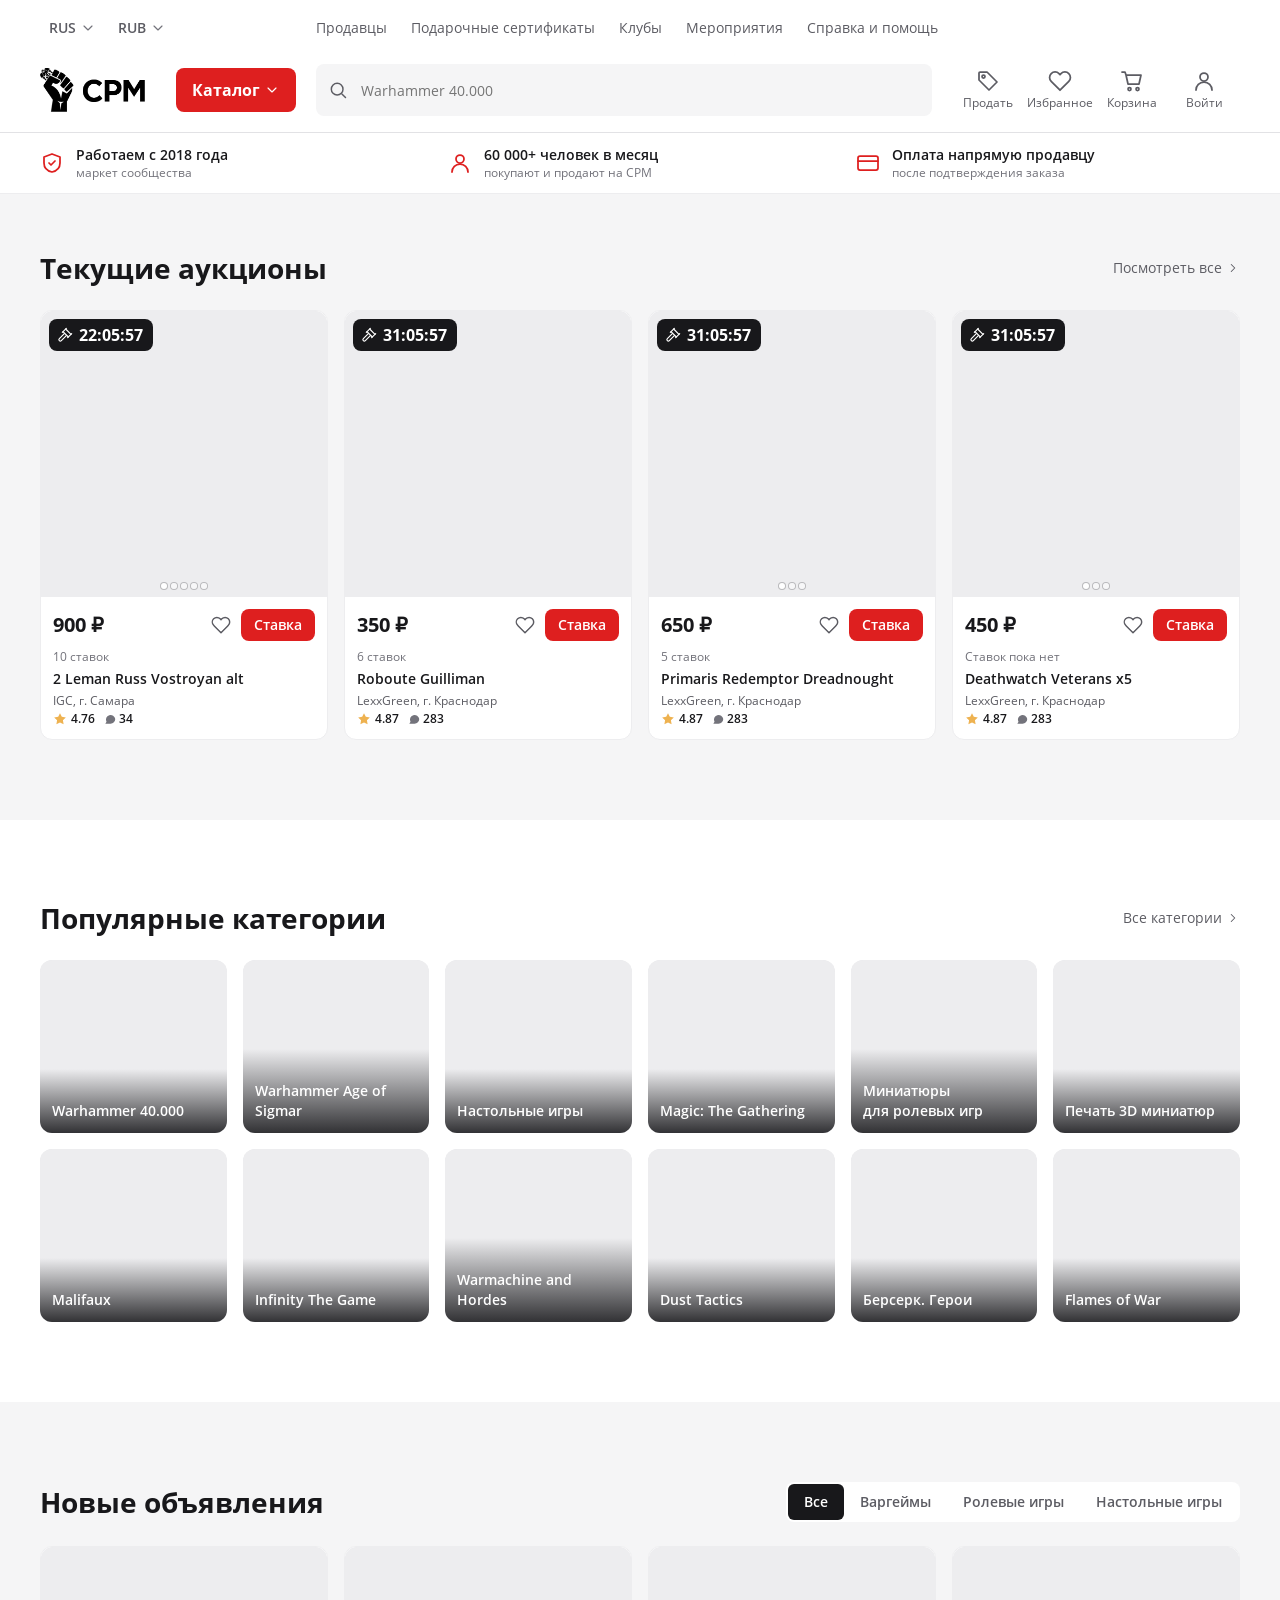
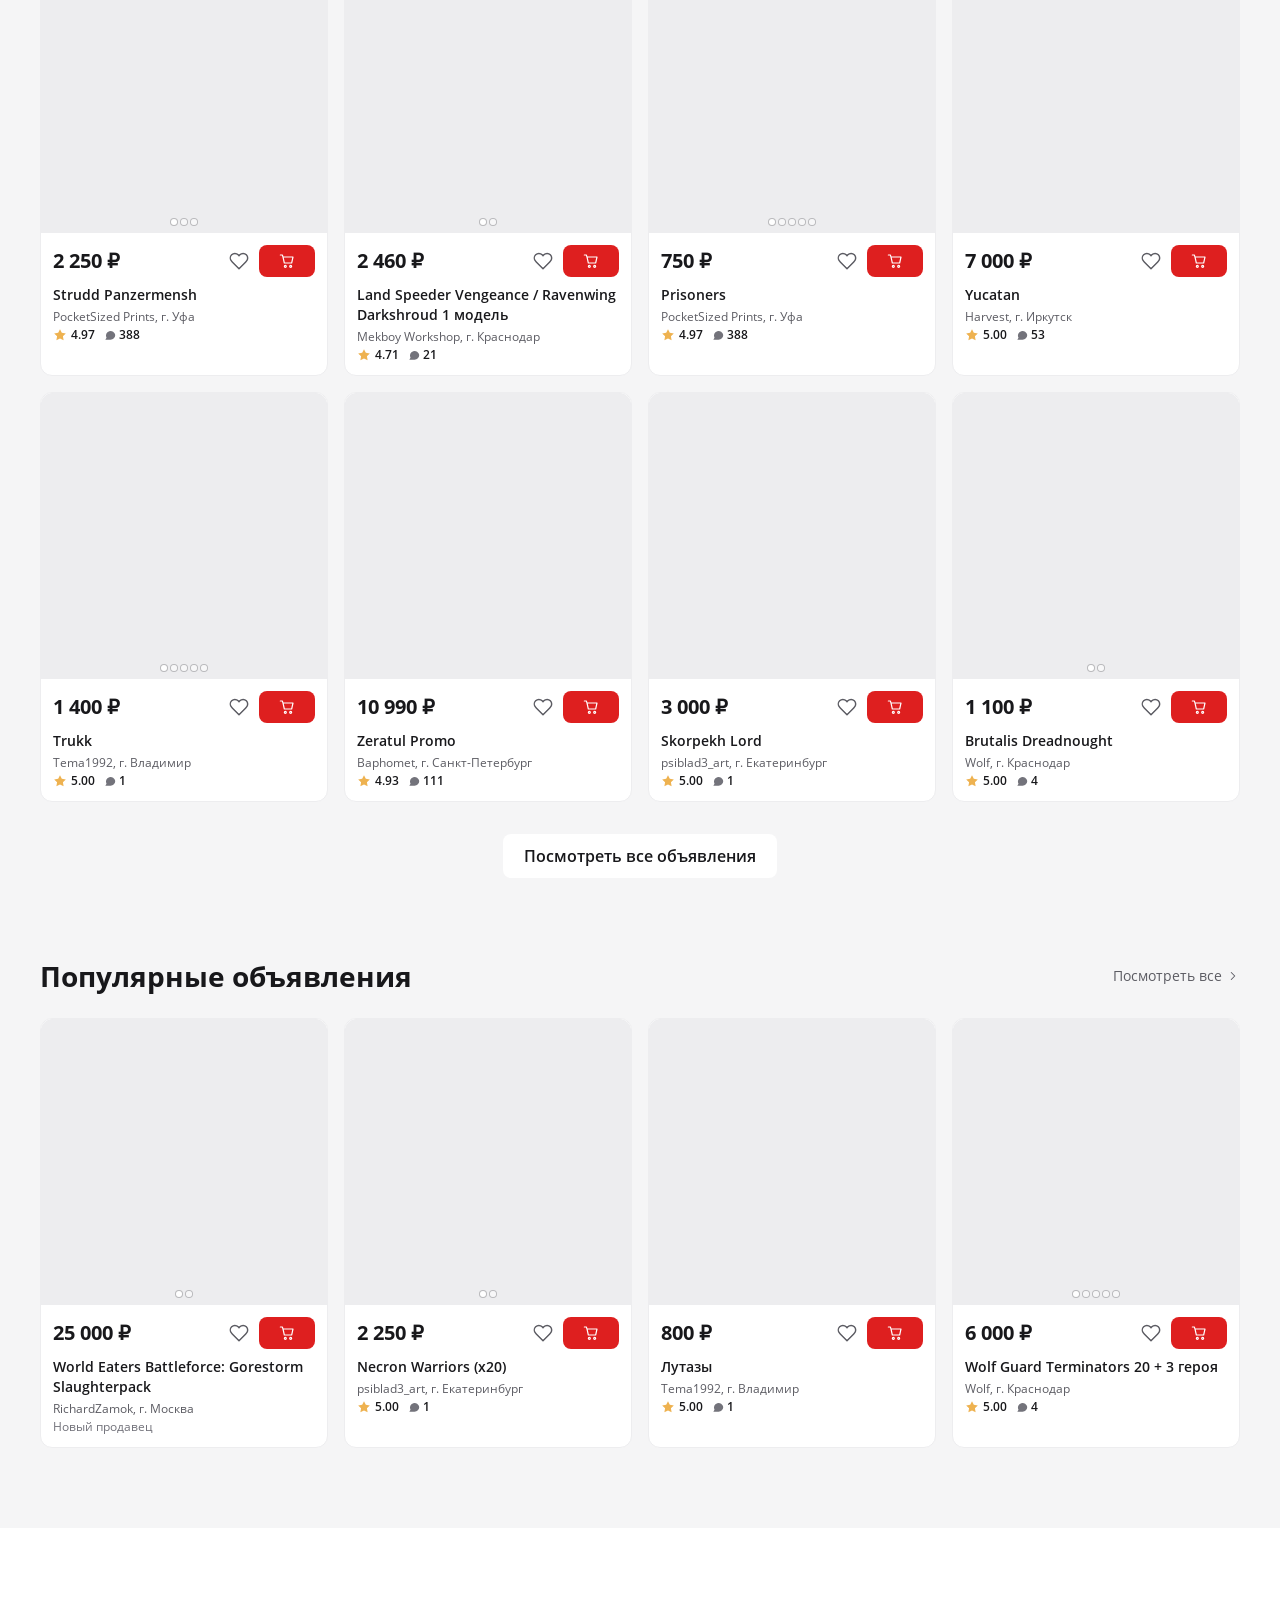
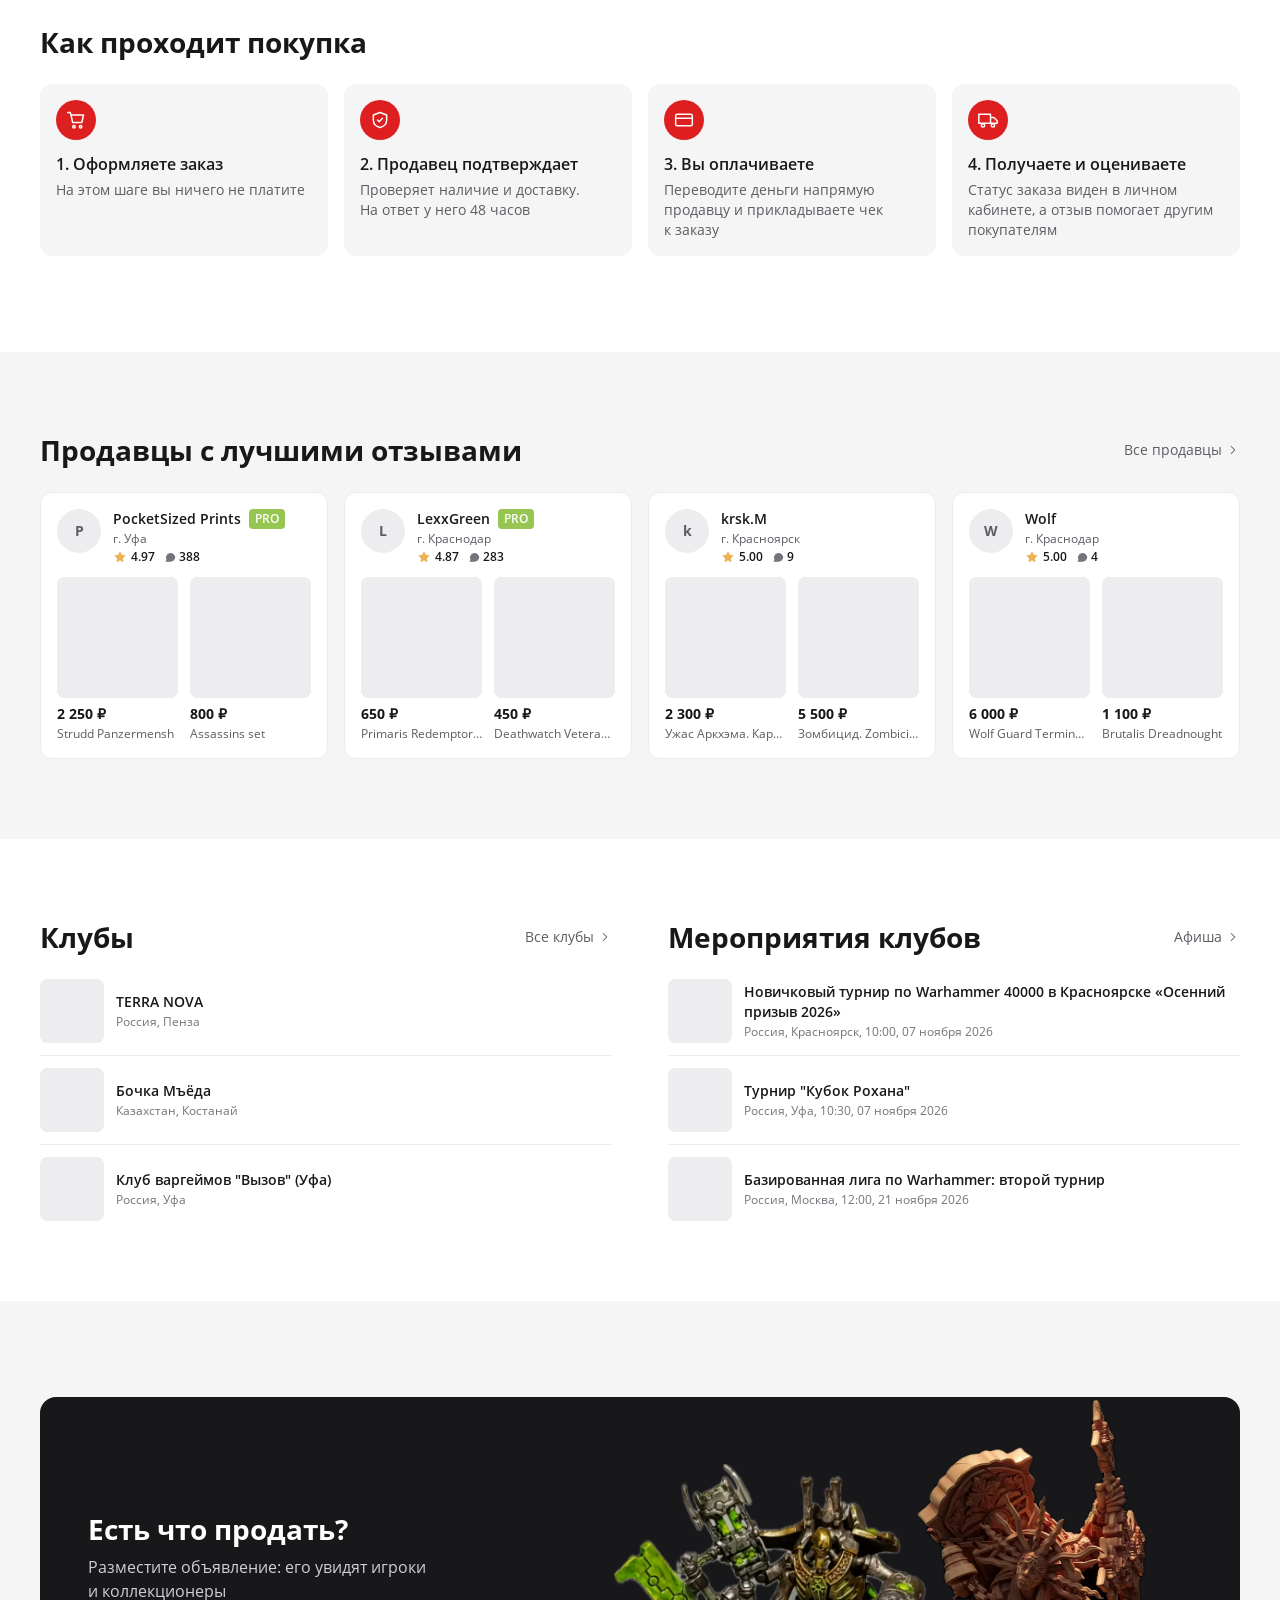
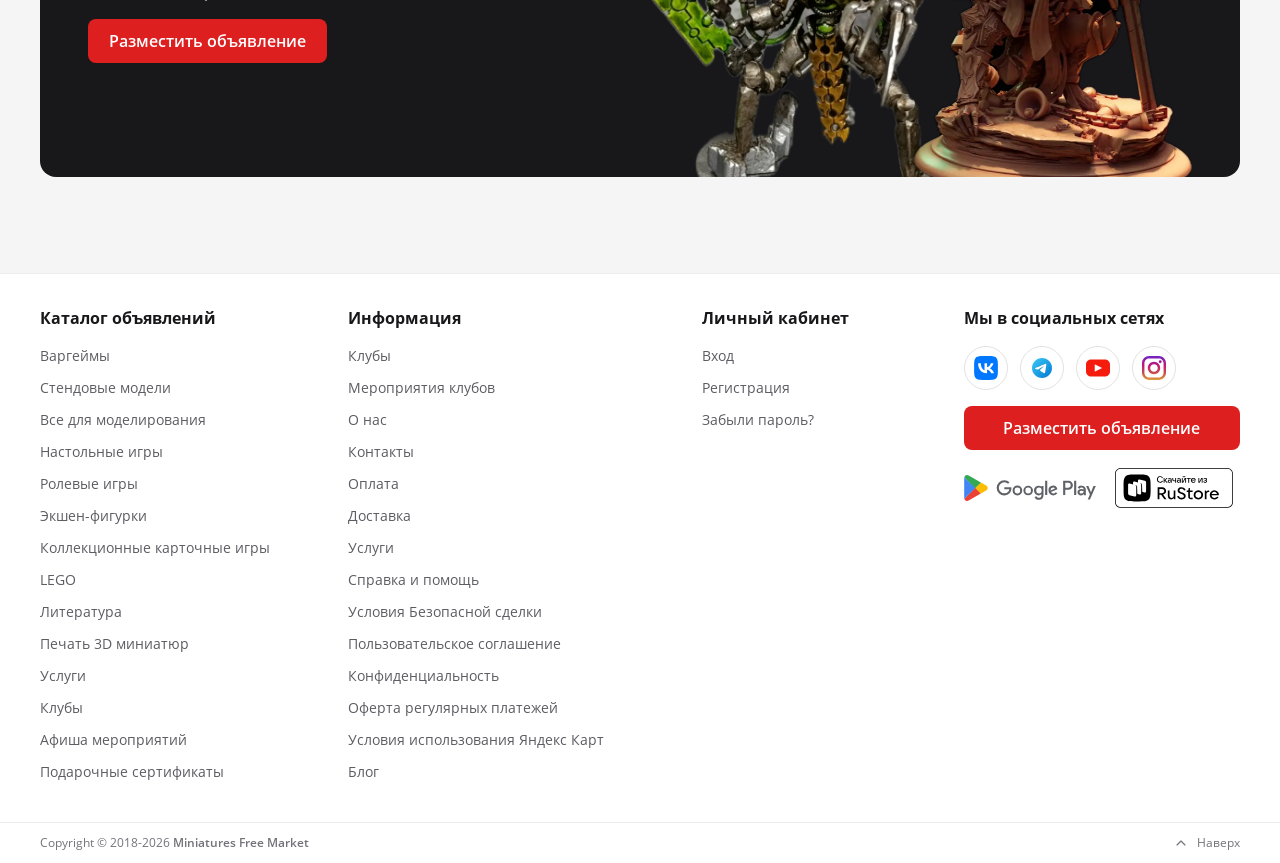
==== commit 6b218579: "Правки карточек, отзывов и адаптива Co-Authored-By: Claude Opus 5.5 <noreply@anthropic.com>" ====
--- a/app.html
+++ b/app.html
@@ -6,15 +6,15 @@
 <meta name="robots" content="noindex, nofollow">
 <link rel="icon" href="assets/logo.png">
 <title>СРМ: покупка гостем</title>
-<link rel="stylesheet" href="app.css?v=59">
-<link rel="stylesheet" href="v3.css?v=59">
+<link rel="stylesheet" href="app.css?v=77">
+<link rel="stylesheet" href="v3.css?v=77">
 </head>
 <body>
 <div id="app"></div>
 <div id="ov"></div>
-<script src="data.js?v=59"></script>
-<script src="data-menu.js?v=59"></script>
-<script src="data-desc.js?v=59"></script>
-<script src="app.js?v=59"></script>
+<script src="data.js?v=77"></script>
+<script src="data-menu.js?v=77"></script>
+<script src="data-desc.js?v=77"></script>
+<script src="app.js?v=77"></script>
 </body>
 </html>
--- a/v3.css
+++ b/v3.css
@@ -450,8 +450,7 @@
 .ci-ctl .icon-btn { color: var(--brand); }
 
 /* 23, 24. Плашки */
-.pc-badges { position: absolute; left: 8px; bottom: 24px; display: grid; gap: 4px; justify-items: start; pointer-events: none; }
-.pc-badges span, .buy-badges span { display: inline-block; padding: 2px 8px; border-radius: var(--r-sm); font-size: 12px; line-height: 16px; font-weight: 600; background: var(--surface); color: var(--text); box-shadow: 0 0 0 1px var(--border); }
+.buy-badges span { display: inline-block; padding: 2px 8px; border-radius: var(--r-sm); font-size: 12px; line-height: 16px; font-weight: 600; background: var(--surface); color: var(--text); box-shadow: 0 0 0 1px var(--border); }
 .buy-badges { display: flex; flex-wrap: wrap; gap: 4px; margin-top: 4px; }
 
 /* 26. Преимущества */
@@ -773,3 +772,64 @@
 
 /* Индикатор избранного в шапке серый */
 .hdr-link[aria-label="Избранное"] .badge-n { background: var(--surface-subtle); color: var(--text); box-shadow: 0 0 0 1px var(--surface); }
+
+/* Правки 6 ноября */
+/* Шильдик PRO зелёный */
+.tag.pro { background: #96c651; color: #fff; }
+
+/* Значок поиска слева */
+.hdr-search input { padding: 0 12px 0 44px; }
+.hdr-search-go { left: 4px; right: auto; }
+
+/* Число отзывов со значком в карточках */
+.pc-rev { display: inline-flex; align-items: center; gap: 2px; margin-left: 4px; }
+.pc-rev .i { fill: var(--text-3); stroke: none; }
+.pc-rev span { font-weight: 600; color: var(--text); }
+
+/* Теги над характеристиками */
+.d-tags { display: flex; flex-wrap: wrap; gap: 8px; margin-bottom: 16px; }
+
+/* Страница отзывов о продавце */
+.rev-who { gap: 8px; margin: 8px 0 16px; }
+
+/* «Показать ещё» в блоке на сером фоне */
+.sec-more { margin-top: 16px; text-align: center; }
+.sec-more .btn.secondary { background: var(--surface); }
+.sec-more .btn.secondary:hover { background: var(--surface-subtle); }
+.sec-more .btn.secondary:active { background: #e2e2e5; }
+
+/* Адаптив: карточка как на маркетплейсах. Минимальные поля и зазоры, высокое фото, меньше текста */
+@media (max-width: 1023px) {
+  .grid { gap: 4px; margin-left: calc(4px - var(--gutter)); margin-right: calc(4px - var(--gutter)); }
+  .scroller { gap: 4px; padding-left: 4px; padding-right: 4px; scroll-padding-left: 4px; }
+  .pc-img { aspect-ratio: 3 / 4; }
+  .pc-body { padding: 8px 6px 6px; gap: 2px; }
+  .pc-buy { display: contents; }
+  .pc-price { order: 1; font-size: 16px; line-height: 20px; }
+  .pc-link { order: 2; flex: 1; gap: 0; }
+  .pc-title { margin-bottom: 2px; font-size: 14px; line-height: 18px; font-weight: 400; }
+  .pc-sub { margin-bottom: 0; }
+  .pc-btns { order: 3; width: 100%; margin-top: 6px; justify-content: space-between; }
+  .pc-btns .pc-add:not(.wide), .pc-btns .pc-add.wide { flex: 1; width: auto; min-width: 0; }
+  .pc-btns .step.pc-step { flex: 1; justify-content: space-between; }
+  .pc-city { display: none; }
+}
+@media (max-width: 639px) {
+  .scroller { grid-auto-columns: 46%; }
+  /* Одна или две карточки занимают всю ширину, как в каталоге */
+  .scroller:not(:has(> :nth-child(3))) { grid-auto-columns: calc(50% - 2px); }
+}
+/* Аукционы на телефоне: карточка в две обычные, фото квадратное, чтобы она помещалась на экране */
+@media (max-width: 639px) {
+  .band.first .scroller { grid-auto-columns: calc(92% + 4px); }
+  .band.first .pc-img { aspect-ratio: 1; }
+}
+
+/* Телефон: блоки с фоном ближе к краю, 4 px. Текст, меню и закреплённые панели на обычных полях */
+@media (max-width: 639px) {
+  main .card, main .sg, main .sum-card, main .co-sec, main .guest-bar, main .cat-bar, main .how, main .sell-row, main .promo, main .acts, main .mail, main .empty { margin-left: -12px; margin-right: -12px; }
+  .tiles { padding-left: 4px; padding-right: 4px; }
+}
+
+/* Адаптив: значок Телеграма над заголовком */
+@media (max-width: 767px) { .tg-box > div { flex: 0 0 100%; min-width: 0; } }
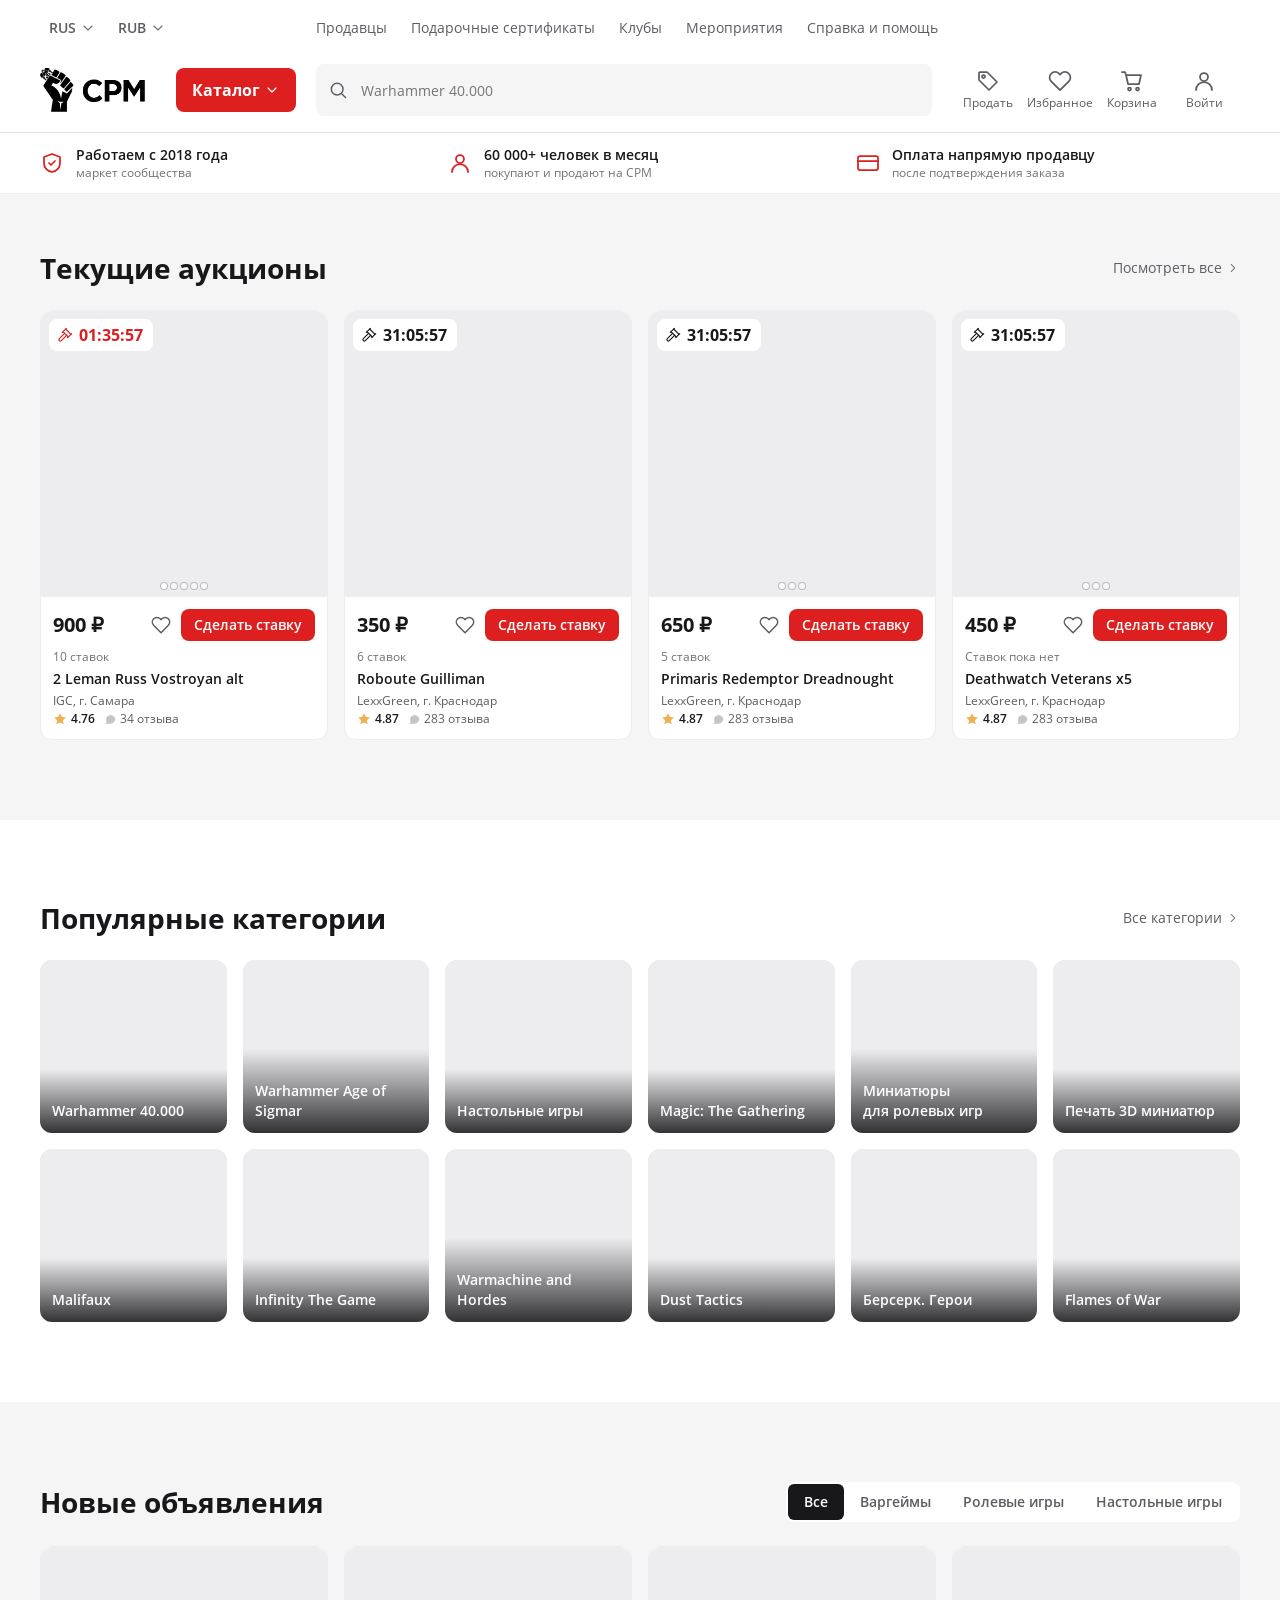
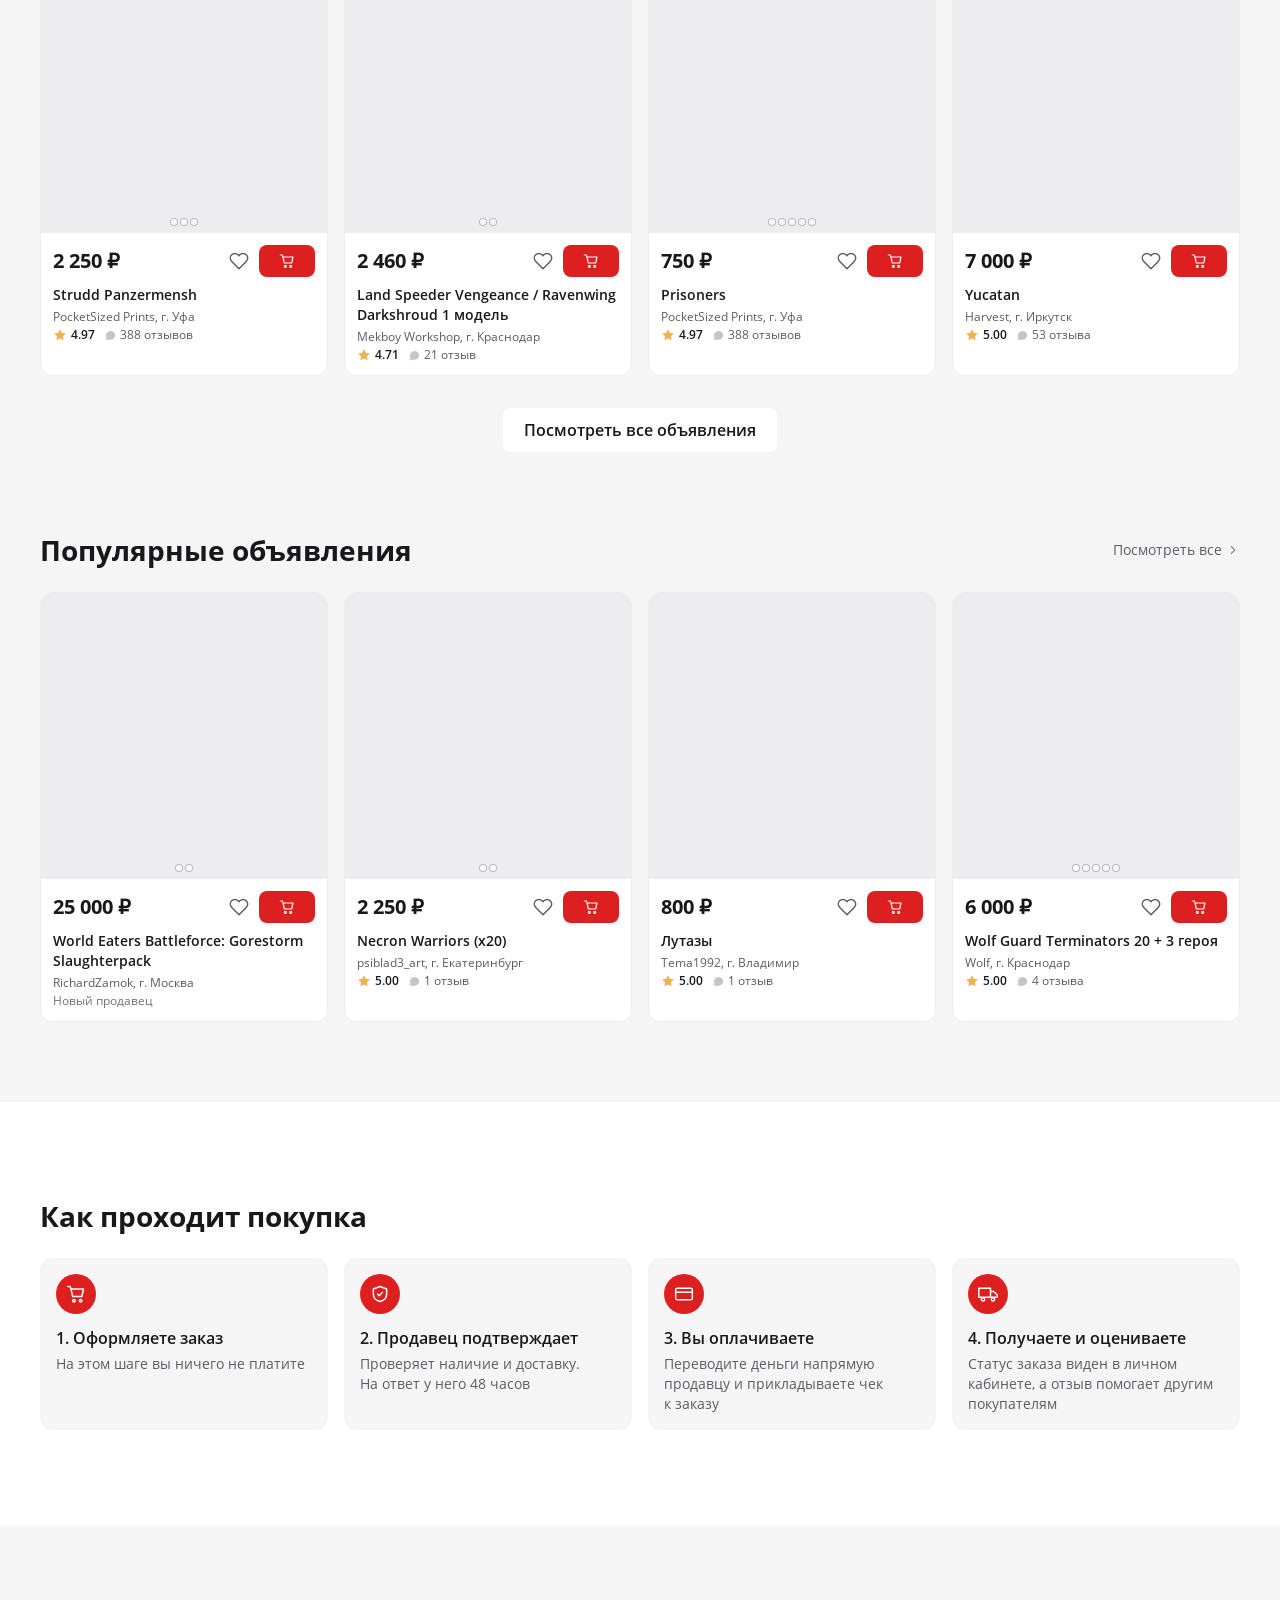
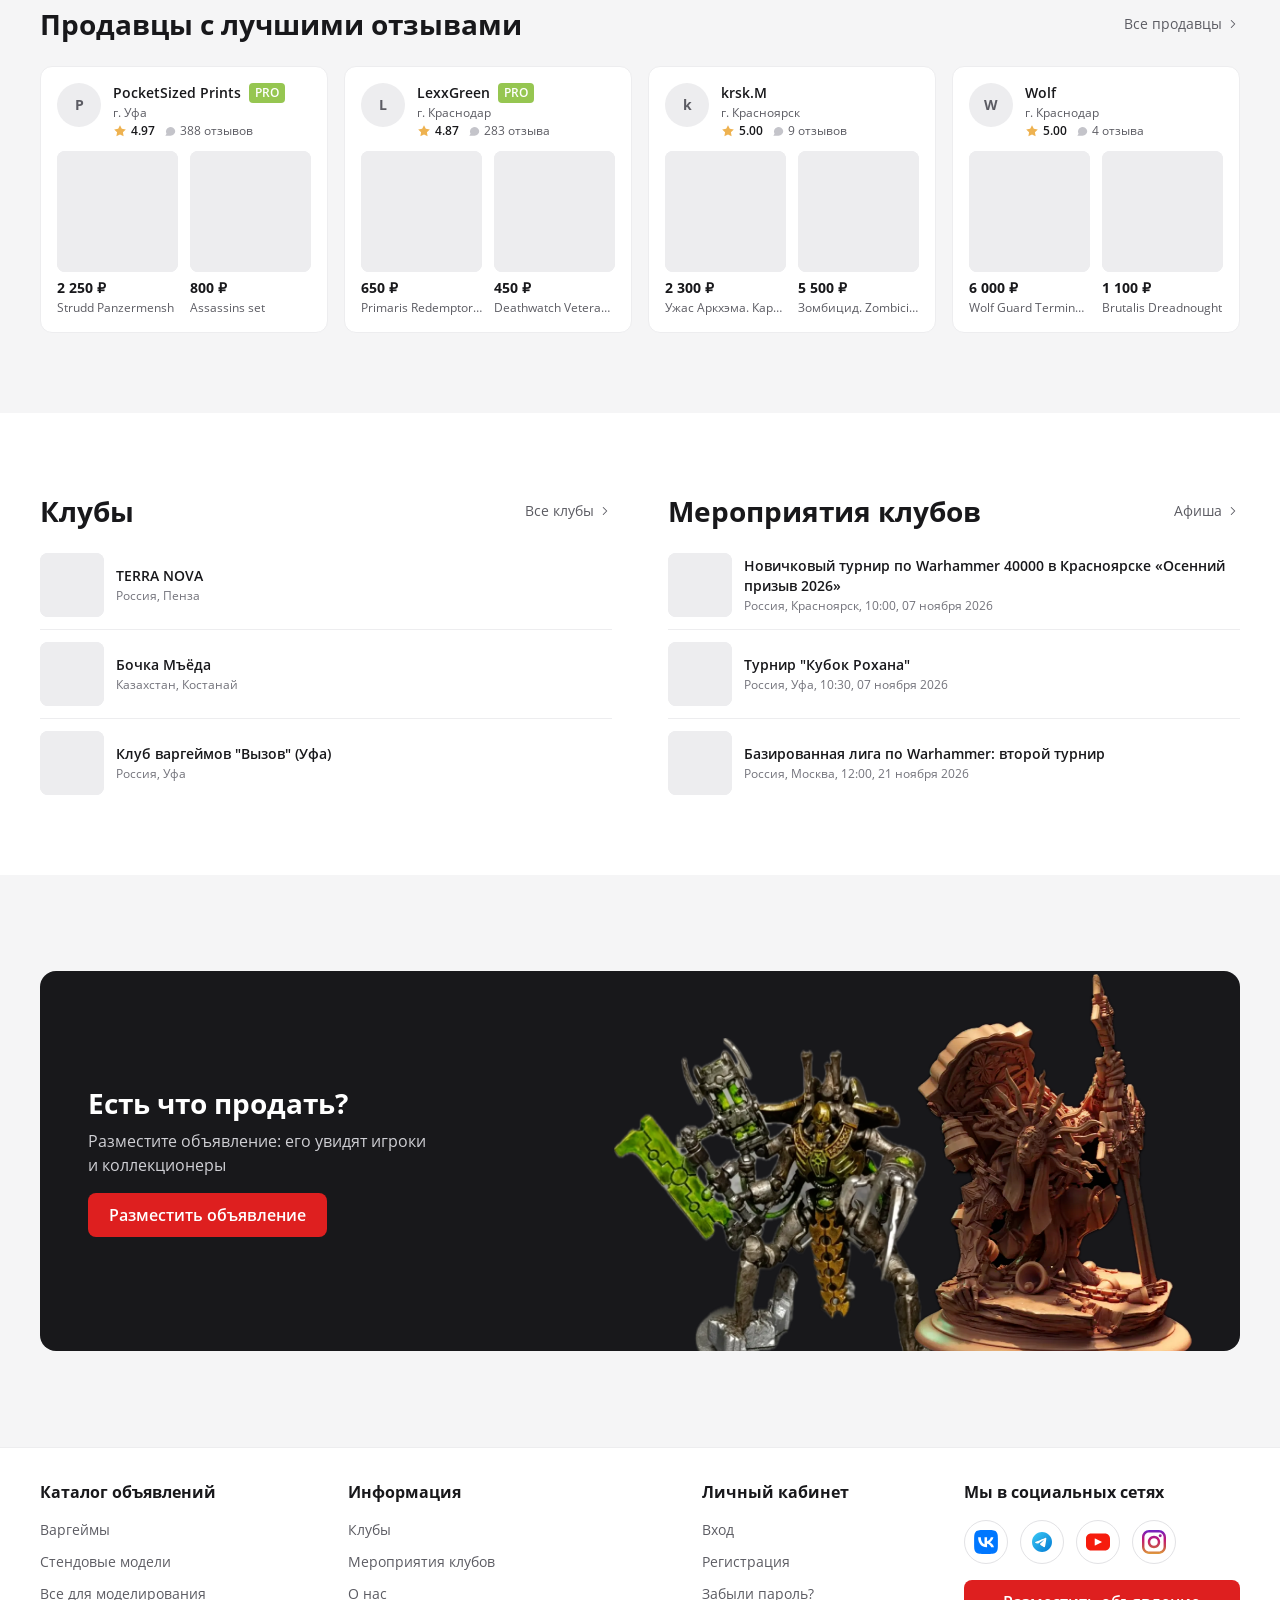
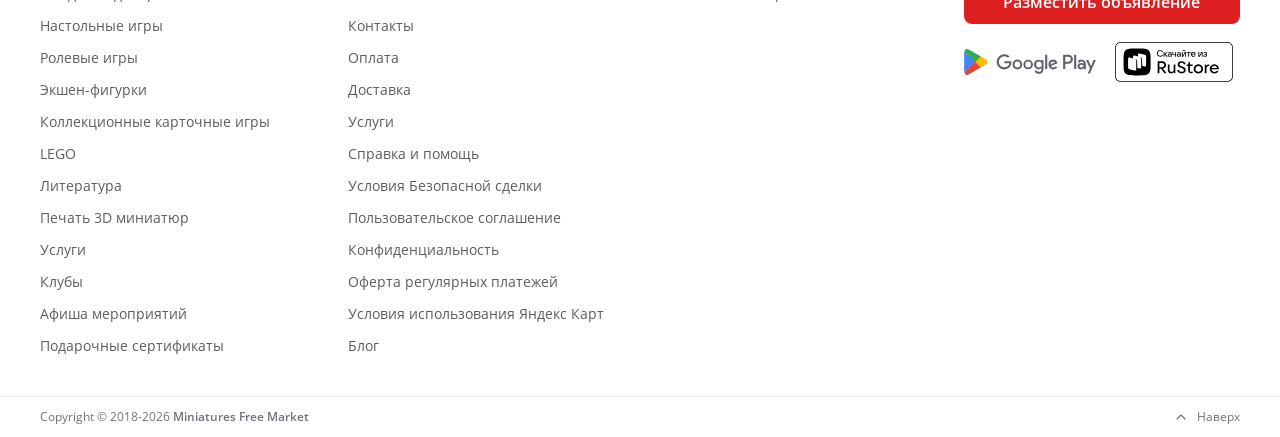
==== commit 7297b2b4: "Опубликовать сценарии покупки и аукциона" ====
--- a/app.html
+++ b/app.html
@@ -5,16 +5,16 @@
 <meta name="viewport" content="width=device-width, initial-scale=1, viewport-fit=cover">
 <meta name="robots" content="noindex, nofollow">
 <link rel="icon" href="assets/logo.png">
-<title>СРМ: покупка гостем</title>
-<link rel="stylesheet" href="app.css?v=77">
-<link rel="stylesheet" href="v3.css?v=77">
+<title>СРМ: покупка и аукцион</title>
+<link rel="stylesheet" href="app.css?v=94">
+<link rel="stylesheet" href="v3.css?v=94">
 </head>
 <body>
 <div id="app"></div>
 <div id="ov"></div>
-<script src="data.js?v=77"></script>
-<script src="data-menu.js?v=77"></script>
-<script src="data-desc.js?v=77"></script>
-<script src="app.js?v=77"></script>
+<script src="data.js?v=94"></script>
+<script src="data-menu.js?v=94"></script>
+<script src="data-desc.js?v=94"></script>
+<script src="app.js?v=94"></script>
 </body>
 </html>
--- a/app.css
+++ b/app.css
@@ -419,11 +419,6 @@
 @media (min-width: 640px) { .acts { grid-auto-flow: column; grid-auto-columns: max-content; } }
 
 /* Письмо */
-.mail { max-width: 640px; margin: 0 auto; }
-.mail-meta { padding: 12px 16px; background: var(--surface); border: 1px solid var(--border-subtle); border-radius: var(--r-lg) var(--r-lg) 0 0; }
-.mail-body { background: var(--surface); border: 1px solid var(--border-subtle); border-top: 0; border-radius: 0 0 var(--r-lg) var(--r-lg); padding: 24px 16px; }
-@media (min-width: 640px) { .mail-body { padding: 32px; } }
-.mail-box { padding: 16px; background: var(--surface-muted); border-radius: var(--r-md); }
 
 /* Кнопка в сводке дублируется закреплённой панелью на мобильном */
 @media (max-width: 1023px) { .hide-sm { display: none !important; } .hide-m-cta .buy-cta .btn.primary, .hide-m-cta .buy-cta .btn.ok { display: none; } .hide-m-cta .buy-cta .step + .icon-btn, .hide-m-cta:empty { display: none; } .buy-cta { justify-content: space-between; } }
--- a/v3.css
+++ b/v3.css
@@ -431,7 +431,7 @@
 
 /* 16. Подпись ставки */
 .lab-short { display: none; }
-@container (max-width: 264px) { .lab-long { display: none; } .lab-short { display: inline; } }
+@container (max-width: 148px) { .lab-long { display: none; } .lab-short { display: inline; } }
 
 /* 3, 25. Кнопка и количество в карточке */
 .pc-btns .step.pc-step { flex: none; height: 32px; }
@@ -450,7 +450,6 @@
 .ci-ctl .icon-btn { color: var(--brand); }
 
 /* 23, 24. Плашки */
-.buy-badges span { display: inline-block; padding: 2px 8px; border-radius: var(--r-sm); font-size: 12px; line-height: 16px; font-weight: 600; background: var(--surface); color: var(--text); box-shadow: 0 0 0 1px var(--border); }
 .buy-badges { display: flex; flex-wrap: wrap; gap: 4px; margin-top: 4px; }
 
 /* 26. Преимущества */
@@ -819,17 +818,301 @@
   /* Одна или две карточки занимают всю ширину, как в каталоге */
   .scroller:not(:has(> :nth-child(3))) { grid-auto-columns: calc(50% - 2px); }
 }
-/* Аукционы на телефоне: карточка в две обычные, фото квадратное, чтобы она помещалась на экране */
+/* Аукционы на телефоне: карточка 232 px, фото квадратное */
 @media (max-width: 639px) {
-  .band.first .scroller { grid-auto-columns: calc(92% + 4px); }
+  .band.first .scroller { grid-auto-columns: 232px; }
   .band.first .pc-img { aspect-ratio: 1; }
 }
 
 /* Телефон: блоки с фоном ближе к краю, 4 px. Текст, меню и закреплённые панели на обычных полях */
 @media (max-width: 639px) {
-  main .card, main .sg, main .sum-card, main .co-sec, main .guest-bar, main .cat-bar, main .how, main .sell-row, main .promo, main .acts, main .mail, main .empty { margin-left: -12px; margin-right: -12px; }
+  main .card, main .sg, main .sum-card, main .co-sec, main .guest-bar, main .cat-bar, main .how, main .sell-row, main .promo, main .acts, main .empty { margin-left: -12px; margin-right: -12px; }
   .tiles { padding-left: 4px; padding-right: 4px; }
 }
 
 /* Адаптив: значок Телеграма над заголовком */
 @media (max-width: 767px) { .tg-box > div { flex: 0 0 100%; min-width: 0; } }
+
+/* Меню профиля и состояния для вошедшего */
+.prof-sc { position: fixed; inset: 0; z-index: 60; }
+.prof-menu { position: absolute; width: 220px; padding: 4px; display: grid; gap: 2px; background: var(--surface); border: 1px solid var(--border-subtle); border-radius: var(--r-lg); box-shadow: 0 8px 24px rgba(24, 24, 27, .16); }
+.prof-n { padding: 8px 12px; overflow: hidden; text-overflow: ellipsis; white-space: nowrap; }
+.prof-i { display: block; width: 100%; padding: 8px 12px; text-align: left; border-radius: var(--r-md); color: var(--text); }
+.prof-i:hover { background: var(--surface-muted); }
+.seller-l.on { color: var(--text); font-weight: 600; }
+.pc-add.pc-own > span { display: inline; }
+
+/* Правки из обсуждений */
+.hdr-search-do { display: none; position: absolute; right: 4px; top: 4px; bottom: 4px; padding: 0 16px; border-radius: var(--r-md); background: var(--brand); color: #fff; font-weight: 600; font-size: 14px; }
+.hdr-search-do:hover { background: var(--brand-hover); }
+.hdr-search input:not(:placeholder-shown) { padding-right: 88px; }
+.hdr-search input:not(:placeholder-shown) ~ .hdr-search-do { display: block; }
+.hdr-sell { flex: none; margin: 0 4px; }
+.tiles.one { display: flex; gap: 12px; overflow-x: auto; scrollbar-width: none; }
+.tiles.one::-webkit-scrollbar { display: none; }
+.tiles.one .tile { flex: 0 0 180px; }
+.pc-plaque { position: absolute; left: 8px; bottom: 8px; max-width: calc(100% - 16px); padding: 2px 8px; border-radius: var(--r-sm); background: var(--surface); font-size: 12px; line-height: 16px; white-space: nowrap; overflow: hidden; text-overflow: ellipsis; }
+.flt { position: relative; }
+.flt-tip { position: absolute; left: calc(100% + 8px); top: 0; z-index: 12; padding: 4px; background: var(--surface); border-radius: var(--r-md); box-shadow: 0 8px 24px rgba(24, 24, 27, .16); white-space: nowrap; }
+.safe-row { display: flex; align-items: center; gap: 12px; padding: 12px 16px; border-top: 1px solid var(--border-subtle); cursor: pointer; }
+.safe-ic { color: var(--green); display: flex; }
+.safe-t { flex: 1; min-width: 0; display: grid; }
+.sw { position: relative; flex: none; width: 40px; height: 24px; }
+.sw input { position: absolute; inset: 0; opacity: 0; margin: 0; cursor: pointer; }
+.sw i { position: absolute; inset: 0; border-radius: 12px; background: var(--border-strong); transition: background .15s; }
+.sw i::after { content: ''; position: absolute; left: 2px; top: 2px; width: 20px; height: 20px; border-radius: 50%; background: #fff; transition: transform .15s; }
+.sw input:checked + i { background: var(--green); }
+.sw input:checked + i::after { transform: translateX(16px); }
+.sub-box { align-items: center; justify-content: space-between; flex-wrap: wrap; gap: 12px; }
+.sub-box .btn img { flex: none; }
+.contact-row .inp { flex: 1; min-width: 0; }
+
+/* ЛК */
+.lk { display: grid; gap: 16px; }
+.lk-side { display: grid; gap: 12px; align-content: start; }
+.lk-u { display: flex; align-items: center; gap: 8px; min-width: 0; }
+.lk-bal { color: var(--text-danger, #c82020); }
+.lk-nav { display: flex; gap: 4px; overflow-x: auto; scrollbar-width: none; }
+.lk-nav::-webkit-scrollbar { display: none; }
+.lk-l { flex: none; display: block; padding: 8px 12px; border-radius: var(--r-md); color: var(--text-2); text-align: left; white-space: nowrap; }
+.lk-l:hover { background: var(--surface-subtle); color: var(--text); }
+.lk-l.on { background: var(--surface-inverse); color: #fff; }
+.lk-main { min-width: 0; }
+.lk-bar { display: flex; flex-wrap: wrap; gap: 8px; align-items: center; justify-content: space-between; margin-bottom: 12px; }
+.lk-q { width: 200px; max-width: 100%; }
+.lk-need { margin-bottom: 8px; }
+@media (min-width: 1024px) {
+  .lk { grid-template-columns: 220px minmax(0, 1fr); gap: 24px; align-items: start; }
+  .lk-side { position: sticky; top: 84px; background: var(--surface); border-radius: var(--r-lg); padding: 12px; }
+  .lk-nav { display: grid; gap: 2px; overflow: visible; }
+}
+@media (max-width: 639px) { .lk-side .lk-u { display: none; } .lk-q { width: 100%; } .lk-bar .tabs-seg { max-width: 100%; } }
+.ord { display: grid; gap: 12px; padding: 16px; }
+.ord-hd { display: flex; align-items: flex-start; justify-content: space-between; gap: 12px; }
+.ost { flex: none; padding: 2px 8px; border-radius: var(--r-sm); font-size: 12px; line-height: 16px; font-weight: 600; background: var(--surface-muted); color: var(--text-2); }
+.ost.act { background: var(--surface-warning); color: #7a5200; }
+.ost.ok { background: var(--surface-success); color: #2f6b1f; }
+.ost.bad { background: var(--surface-danger); color: #a51717; }
+.ost.wait { background: var(--surface-info); color: #1c5aa8; }
+.ord-next { padding: 12px; border-radius: var(--r-md); background: var(--surface-muted); display: grid; gap: 4px; }
+.ord-next.act { background: var(--surface-warning); }
+.ord-next.bad { background: var(--surface-danger); }
+.ord-next.ok { background: var(--surface-success); }
+.ord-items { display: grid; gap: 8px; }
+.ord-it { display: flex; align-items: center; gap: 12px; min-width: 0; }
+.ord-it img { flex: none; width: 64px; height: 64px; object-fit: cover; border-radius: var(--r-md); background: var(--surface-subtle); }
+.ord-t { flex: 1; min-width: 0; }
+.ord-p { white-space: nowrap; }
+.ord-ft { display: flex; flex-wrap: wrap; align-items: center; justify-content: space-between; gap: 8px 12px; }
+.ord-acts { display: flex; flex-wrap: wrap; gap: 8px; }
+.ord-sum b { font-size: 18px; line-height: 24px; }
+.ord-tg { justify-self: start; }
+.ord-rev { padding: 12px; border-radius: var(--r-md); background: var(--surface-muted); }
+.ord-det { display: grid; gap: 16px; padding-top: 12px; border-top: 1px solid var(--border-subtle); }
+@media (min-width: 768px) { .ord-det { grid-template-columns: minmax(0, 1fr) minmax(0, 1fr); gap: 24px; } }
+.ord-tl { list-style: none; margin: 0; padding: 0; display: grid; gap: 0; }
+.ord-tl li { position: relative; display: flex; gap: 8px; padding-bottom: 12px; color: var(--text-3); }
+.ord-tl li:not(:last-child)::before { content: ''; position: absolute; left: 9px; top: 20px; bottom: 0; width: 2px; background: var(--border-subtle); }
+.ord-tl li:last-child { padding-bottom: 0; }
+.ord-tl .dot { flex: none; width: 20px; height: 20px; border-radius: 50%; background: var(--surface-subtle); display: flex; align-items: center; justify-content: center; color: #fff; }
+.ord-tl .done { color: var(--text); } .ord-tl .done .dot { background: var(--green); }
+.ord-tl .cur { color: var(--text); font-weight: 600; } .ord-tl .cur .dot { background: var(--surface-inverse); }
+.ord-tl .stop { color: var(--brand); font-weight: 600; } .ord-tl .stop .dot { background: var(--brand); }
+.ord-dl { display: grid; gap: 8px; margin: 0; }
+.ord-dl > div { display: flex; justify-content: space-between; gap: 12px; }
+.ord-dl dt { color: var(--text-2); } .ord-dl dd { margin: 0; text-align: right; min-width: 0; }
+.reqs { display: grid; gap: 8px; }
+.req { display: grid; grid-template-columns: minmax(0, 1fr) auto auto; gap: 12px; align-items: center; }
+.rc { display: grid; gap: 4px; }
+.rc-drop { position: relative; display: flex; align-items: center; justify-content: center; gap: 8px; min-height: 64px; border: 1px dashed var(--border-strong); border-radius: var(--r-md); cursor: pointer; }
+.rc-drop:hover { background: var(--surface-muted); }
+.rc-drop.bad, .rc-f.bad { border-color: var(--border-danger); }
+.rc-drop input { position: absolute; inset: 0; opacity: 0; cursor: pointer; }
+.rc-f { display: flex; align-items: center; gap: 8px; padding: 8px 12px; border: 1px solid var(--border-subtle); border-radius: var(--r-md); }
+.rc-n { flex: 1; min-width: 0; display: grid; overflow-wrap: anywhere; }
+.rate-in { display: flex; gap: 4px; }
+.rate-in button { color: var(--border-strong); padding: 2px; display: flex; }
+.rate-in button svg { width: 28px; height: 28px; }
+.rate-in button:not(.on) svg, .rate-in button:not(.on) svg * { fill: currentColor; }
+/* Лот */
+.bid-timer { display: grid; gap: 2px; padding: 12px; border-radius: var(--r-md); background: var(--surface-inverse); color: #fff; }
+.bid-timer b { font-size: 24px; line-height: 32px; font-weight: 700; font-variant-numeric: tabular-nums; }
+.bid-timer.urgent { background: var(--brand); }
+.bid-end { display: flex; justify-content: space-between; gap: 12px; padding: 12px; border-radius: var(--r-md); background: var(--surface-muted); }
+.bid-now { display: flex; justify-content: space-between; gap: 12px; align-items: flex-end; }
+.bid-meta { display: grid; gap: 4px; justify-items: end; }
+.tag.ok { background: var(--surface-success); color: #2f6b1f; }
+.tag.warn { background: var(--surface-warning); color: #7a5200; }
+.bid-f { display: grid; gap: 8px; }
+.bid-auto { display: grid; gap: 8px; }
+.bid-auto .inp { flex: 1; min-width: 0; }
+.buy.card { display: grid; gap: 12px; }
+.ord-tl.won li { color: var(--text-2); }
+.bid-rows { display: grid; gap: 2px; min-width: 0; }
+.ci-lot { display: flex; align-items: center; gap: 4px; margin-top: 4px; color: var(--brand); font-size: 12px; line-height: 16px; }
+
+/* Правки 07.11 */
+.hdr-search-x { display: none; position: absolute; right: 8px; top: 8px; width: 28px; height: 28px; align-items: center; justify-content: center; color: var(--text-3); border-radius: var(--r-md); }
+.hdr-search-x:hover { color: var(--text); background: var(--surface-subtle); }
+.hdr-search input:not(:placeholder-shown) ~ .hdr-search-x { display: flex; }
+.hdr-search input:not(:placeholder-shown) { padding-right: 44px; }
+.hdr-search-do { display: none !important; }
+.hdr-search:focus-within input:not(:placeholder-shown) ~ .hdr-search-do, .hdr-search.dirty input:not(:placeholder-shown) ~ .hdr-search-do { display: block !important; }
+.hdr-search:focus-within input:not(:placeholder-shown), .hdr-search.dirty input:not(:placeholder-shown) { padding-right: 120px; }
+.hdr-search:focus-within input:not(:placeholder-shown) ~ .hdr-search-x, .hdr-search.dirty input:not(:placeholder-shown) ~ .hdr-search-x { right: 84px; }
+.pc-rev { gap: 3px; }
+.pc-rev .i { fill: #c4c4ca; }
+.pc-rev span { font-weight: 400; color: var(--text-2); white-space: nowrap; }
+.pc-plaque { left: 8px; top: 8px; bottom: auto; max-width: calc(100% - 16px); padding: 4px 8px; border-radius: var(--r-md); background: var(--green); color: #fff; font-weight: 600; z-index: 2; }
+.pc-timer, .pc-timer.urgent, .grid.as-list .pc-timer { background: var(--surface); color: var(--text); }
+.pc-timer.urgent { color: var(--brand); }
+.flt-tip { position: fixed; left: 0; top: 0; z-index: 30; padding: 4px; border-radius: var(--r-md); }
+.flt-tip::before { content: ''; position: absolute; left: -5px; top: 50%; width: 10px; height: 10px; margin-top: -5px; background: var(--surface); transform: rotate(45deg); }
+.badge-i { flex: none; min-width: 20px; height: 20px; padding: 0 6px; border-radius: 10px; background: var(--brand); color: #fff; font-size: 12px; line-height: 20px; font-weight: 600; text-align: center; }
+.prof-i, .lk-l { display: flex; align-items: center; justify-content: space-between; gap: 8px; }
+.lk-l.on .badge-i { background: #fff; color: var(--brand); }
+@media (max-width: 1023px) {
+  .sell-row { display: flex; overflow-x: auto; scrollbar-width: none; gap: 12px; }
+  .sell-row::-webkit-scrollbar { display: none; }
+  .sell-row > * { flex: 0 0 280px; }
+}
+/* Лот: спокойные подложки */
+.bid-timer, .bid-timer.urgent { background: var(--surface-muted); color: var(--text); }
+.bid-timer.urgent b { color: var(--brand); }
+.card.buy .note.info, .card.buy .note.ok, .card.buy .note.warn, .card.buy .note.bad { border-color: transparent; }
+.btn.blitz { background: var(--surface-inverse); color: #fff; }
+.btn.blitz:hover { background: #000; }
+.lot-p .card.buy .tl { margin: 4px 0; }
+/* Крупнее в ЛК */
+.lk { font-size: 16px; line-height: 24px; }
+.lk .t12, .lk .hint, .lk .ost, .lk .tl-d { font-size: 14px; line-height: 20px; }
+.lk .h3 { font-size: 18px; line-height: 24px; }
+.lk .tl-t { font-size: 16px; line-height: 24px; }
+.lk .c3 { font-size: 14px; }
+/* Заказ */
+.lk-flt { display: grid; grid-template-columns: repeat(2, minmax(0, 1fr)); gap: 8px; margin-bottom: 12px; }
+.lk-flt .lk-q { grid-column: 1 / -1; width: 100%; }
+.lk-flt .dd { min-width: 0; }
+.lk-flt .dd-btn, .lk-flt .lk-q { font-size: 14px; line-height: 20px; }
+@media (min-width: 640px) { .lk-flt { grid-template-columns: repeat(4, minmax(0, 1fr)); } }
+@media (min-width: 1200px) { .lk-flt { grid-template-columns: minmax(0, 1.4fr) repeat(4, minmax(0, 1fr)); } .lk-flt .lk-q { grid-column: auto; } }
+@media (max-width: 767px) {
+  .lk-bar .tabs-seg.scroll-x { flex: 1 1 100%; width: 100%; max-width: none; margin-right: 0; padding: 2px; border-radius: var(--r-md); display: flex; }
+  .lk-bar .tabs-seg.scroll-x button { flex: 1 1 auto; padding: 0 8px; }
+}
+@media (max-width: 639px) { main .lk-flt, main .lk-bar { margin-left: -12px; margin-right: -12px; } }
+.ord-no { color: var(--text); }
+.ord-q { display: block; font-size: 14px; }
+.ord-ft { justify-content: flex-end; }
+.ordp-hd { display: flex; flex-wrap: wrap; align-items: center; gap: 12px; margin: 8px 0 16px; }
+.ordp { display: grid; gap: 12px; }
+@media (min-width: 1024px) { .ordp { grid-template-columns: minmax(0, 1fr) 340px; gap: 16px; align-items: start; } .ordp-side { position: sticky; top: 88px; } }
+.ordp .card { padding: 16px; }
+.ordp-t { margin-bottom: 12px; }
+dl.info { display: grid; gap: 8px; margin: 0; }
+.info-r { display: grid; grid-template-columns: 180px minmax(0, 1fr); gap: 12px; }
+.info-r dt { color: var(--text-2); } .info-r dd { margin: 0; min-width: 0; overflow-wrap: anywhere; }
+@media (max-width: 639px) { .info-r { grid-template-columns: minmax(0, 1fr); gap: 0; } }
+.ord-need { color: var(--brand); font-weight: 600; }
+.rate-in button { color: #d7d7dc; }
+.rate-in button.on { color: var(--gold, #eeb250); }
+.rate-in button svg, .rate-in button:not(.on) svg, .rate-in button:not(.on) svg * { fill: currentColor; }
+
+/* Таймер лота: варианты */
+.bt-l { color: var(--text-2); }
+.urgent b, .bt-cells.urgent b, .bt-pair.urgent b { color: var(--brand); }
+.bt-line { display: flex; align-items: baseline; justify-content: space-between; gap: 12px; padding: 8px 0; border-bottom: 1px solid var(--border-subtle); }
+.bt-line b { font-size: 20px; line-height: 28px; font-weight: 700; font-variant-numeric: tabular-nums; }
+.bt-cells { display: grid; gap: 4px; }
+.bt-row { display: grid; grid-template-columns: repeat(3, minmax(0, 1fr)); gap: 8px; }
+.bt-row span { display: grid; justify-items: center; padding: 8px 4px; border-radius: var(--r-md); background: var(--surface-muted); }
+.bt-row b { font-size: 24px; line-height: 32px; font-weight: 700; font-variant-numeric: tabular-nums; }
+.bt-row i { font-style: normal; font-size: 13px; line-height: 16px; color: var(--text-2); }
+.bt-bar { display: grid; gap: 8px; }
+.bt-bar b { font-weight: 700; }
+.bt-bar i { display: block; height: 6px; border-radius: 3px; background: var(--surface-subtle); overflow: hidden; }
+.bt-bar u { display: block; height: 100%; background: var(--surface-inverse); text-decoration: none; }
+.bt-bar.urgent u { background: var(--brand); }
+.bid-pair { display: grid; grid-template-columns: minmax(0, 1fr) minmax(0, 1fr); gap: 12px; align-items: end; }
+.bt-pair b { display: block; font-size: 24px; line-height: 32px; font-weight: 700; font-variant-numeric: tabular-nums; }
+.bid-meta.row-m { display: flex; align-items: center; justify-content: space-between; gap: 8px; }
+
+/* Поле ставки соразмерно кнопке */
+.bid-f { gap: 4px; }
+.bid-row { display: grid; grid-template-columns: 112px minmax(0, 1fr); gap: 8px; }
+.bid-row .inp, .bid-row .btn { height: 44px; min-height: 44px; }
+.bid-row .inp { padding: 0 12px; font-weight: 600; }
+.bid-row .btn { padding: 0 12px; }
+
+/* Подтверждение ставки */
+.bid-arm { display: grid; gap: 4px; padding: 16px; border: 2px solid var(--surface-inverse); border-radius: var(--r-lg); background: var(--surface); }
+.bid-arm-l { font-size: 14px; line-height: 20px; font-weight: 600; color: var(--text-2); }
+.bid-arm-a { font-size: 32px; line-height: 40px; font-weight: 700; color: var(--text); }
+.bid-arm-s { font-size: 14px; line-height: 20px; color: var(--text-2); margin-bottom: 8px; }
+.bid-arm-w { display: flex; gap: 6px; align-items: flex-start; font-size: 14px; line-height: 20px; font-weight: 600; margin-bottom: 8px; }
+.bid-arm-w .i { flex: none; margin-top: 2px; }
+.bid-arm-w.bad { color: var(--brand); }
+.bid-arm-e { justify-self: center; margin-top: 8px; }
+
+/* Правки 07.11, вторая партия */
+.bdg { display: inline-flex; align-items: center; gap: 4px; padding: 2px 8px; border-radius: var(--r-sm); font-size: 12px; line-height: 16px; font-weight: 600; white-space: nowrap; }
+.bdg .i { flex: none; }
+.bdg.free { background: #dff0cc; color: #2f6b1f; }
+.bdg.safe { background: #d9e8fc; color: #1c5aa8; }
+.bdg-s { display: none; }
+@media (max-width: 1023px) { .bdg-l { display: none; } .bdg-s { display: inline; } }
+.pc-plaques { position: absolute; left: 8px; top: 8px; z-index: 2; display: grid; justify-items: start; gap: 4px; max-width: calc(100% - 16px); pointer-events: none; }
+.pc-plaques .bdg { padding: 4px 8px; border-radius: var(--r-md); color: #fff; }
+.pc-plaques .bdg.free { background: #4a7c1c; }
+.pc-plaques .bdg.safe { background: #1f6fd1; }
+.d-tags { margin-top: 16px; }
+.err-t { font-size: 14px; line-height: 20px; }
+.err-t .i { flex: none; width: 16px; height: 16px; margin-top: 2px; }
+.rate-in .star { color: inherit; }
+.ost { background: #e6e6e9; }
+.ost.act { background: #ffe9c2; }
+.ost.ok { background: #dff0cc; }
+.ost.bad { background: #ffdcdc; }
+.ost.wait { background: #d9e8fc; }
+.ord-next.ord-next-p { padding: 16px; gap: 0; }
+.ord-next-p .h3 { margin-bottom: 4px; }
+.ord-next-p .c2 { margin-top: 8px; }
+.ord-dead { display: flex; gap: 8px; align-items: flex-start; margin-top: 12px; font-size: 14px; line-height: 20px; font-weight: 600; }
+.ord-dead .i { flex: none; margin-top: 2px; }
+/* Карточка покупки на десктопе: одна строка вместо четырёх */
+@media (min-width: 1200px) {
+  .ord-c { grid-template-columns: 72px minmax(0, 1fr) 216px 272px; gap: 4px 16px; align-items: start; }
+  .ord-c .ord-hd, .ord-c > .ord-it { display: contents; }
+  .ord-c .ord-hd > div { grid-column: 2; grid-row: 1; display: flex; align-items: baseline; gap: 8px; min-width: 0; }
+  .ord-c .ord-no { flex: none; }
+  .ord-c .ord-hd > div .c2 { min-width: 0; overflow: hidden; text-overflow: ellipsis; white-space: nowrap; }
+  .ord-c .ost { grid-column: 3; grid-row: 1; justify-self: start; }
+  .ord-c .ord-it img { grid-column: 1; grid-row: 1 / 3; width: 72px; height: 72px; }
+  .ord-c .ord-t { grid-column: 2; grid-row: 2; }
+  .ord-c .ord-p { grid-column: 4; grid-row: 1; justify-self: end; font-size: 18px; line-height: 24px; font-weight: 700; }
+  .ord-c .ord-next { grid-column: 3; grid-row: 2; padding: 0; background: none; border-radius: 0; font-size: 14px; line-height: 20px; }
+  .ord-c .ord-next.has-d .sb { display: none; }
+  .ord-c .ord-ft { grid-column: 4; grid-row: 2; align-self: end; flex-wrap: nowrap; }
+}
+
+/* Правки 07.11, третья партия */
+@media (max-width: 1023px) { .pc-btns .pc-add.wide { padding: 0 6px; } }
+@media (max-width: 639px) {
+  .tiles:not(.one) { grid-auto-flow: row; grid-auto-columns: auto; grid-template-columns: repeat(2, minmax(0, 1fr)); gap: 8px; margin: 0 calc(4px - var(--gutter)); padding: 0; overflow: visible; }
+  .tiles:not(.one) .tile:nth-child(n+7) { display: none; }
+}
+
+@media (max-width: 1023px) {
+  .cat-layout { grid-template-columns: minmax(0, 1fr); }
+  .cat-side {
+    display: block;
+    max-height: min(340px, 45vh);
+    overflow-y: auto;
+    background: var(--surface);
+    border: 1px solid var(--border-subtle);
+    border-radius: var(--r-lg);
+    padding: 8px 16px 16px;
+  }
+  .cat-layout .cat-bar { flex-wrap: wrap; }
+  .catalog-sort { display: flex; }
+}
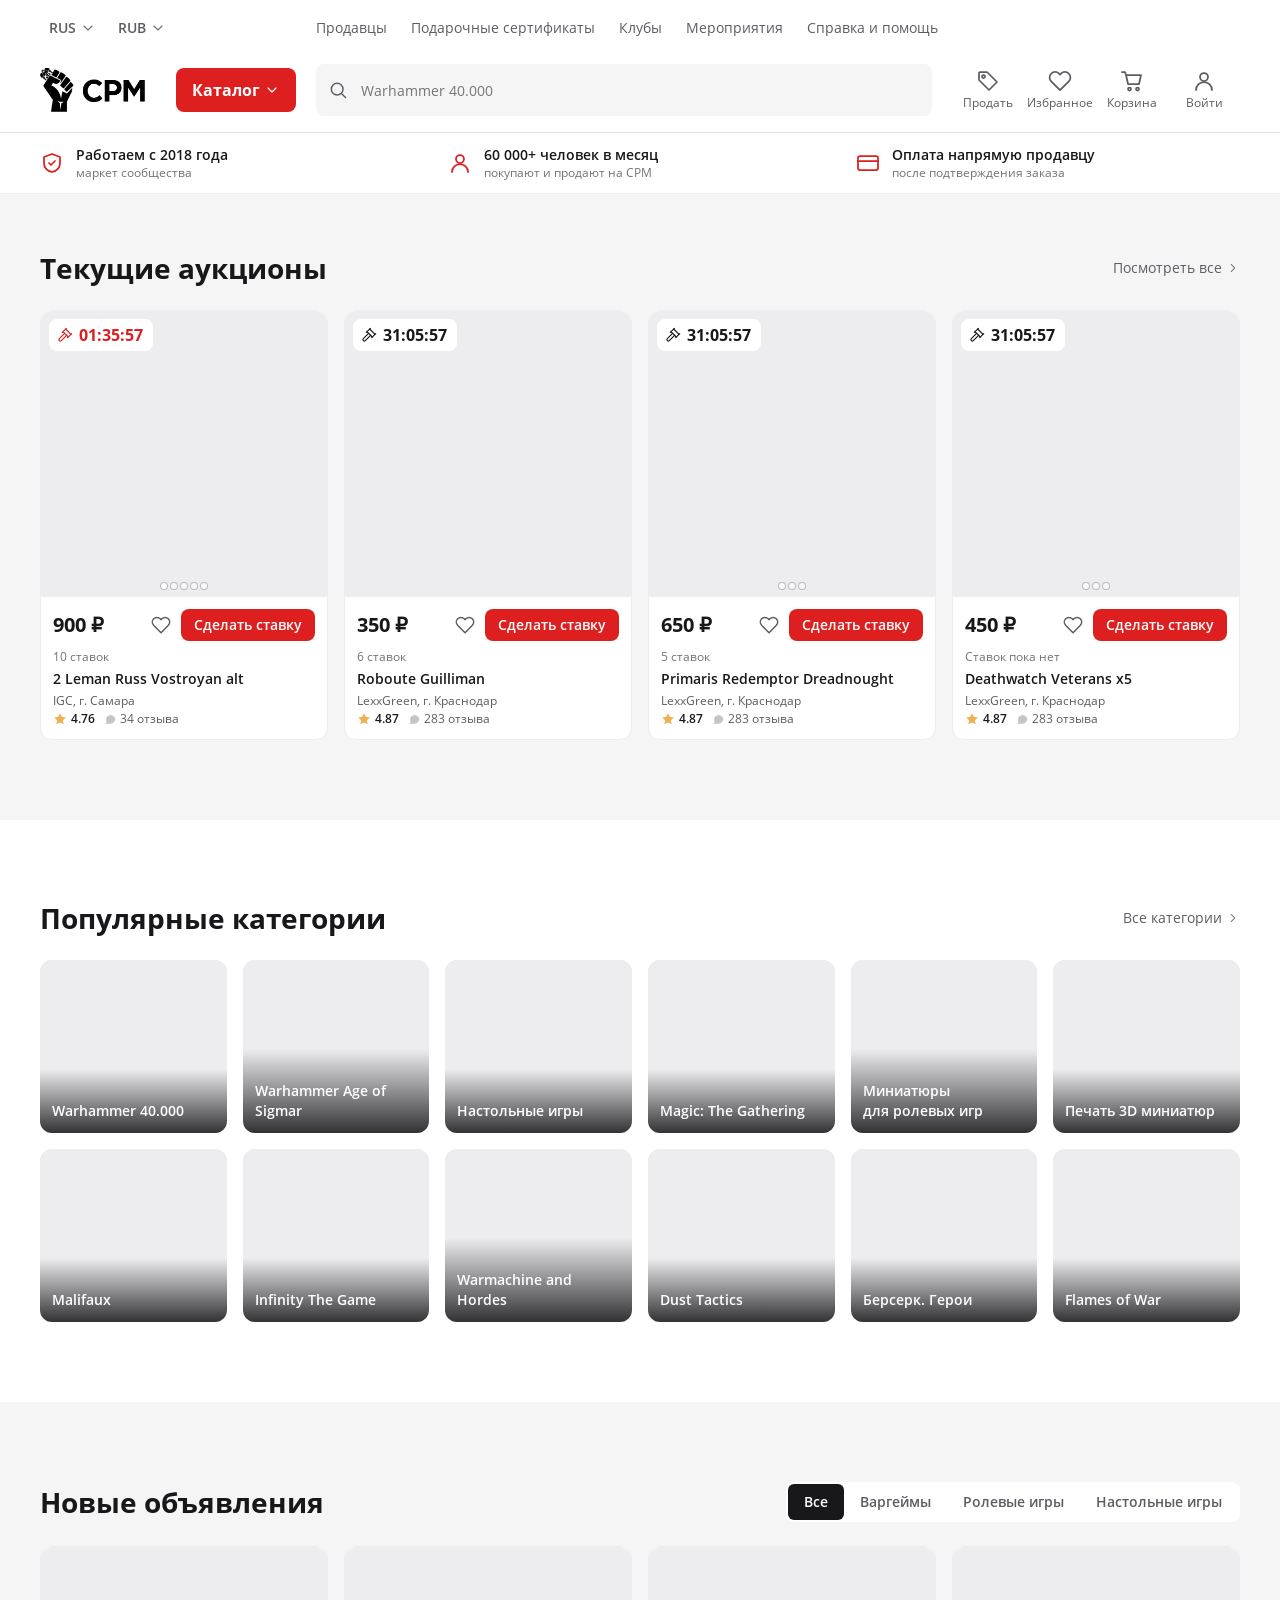
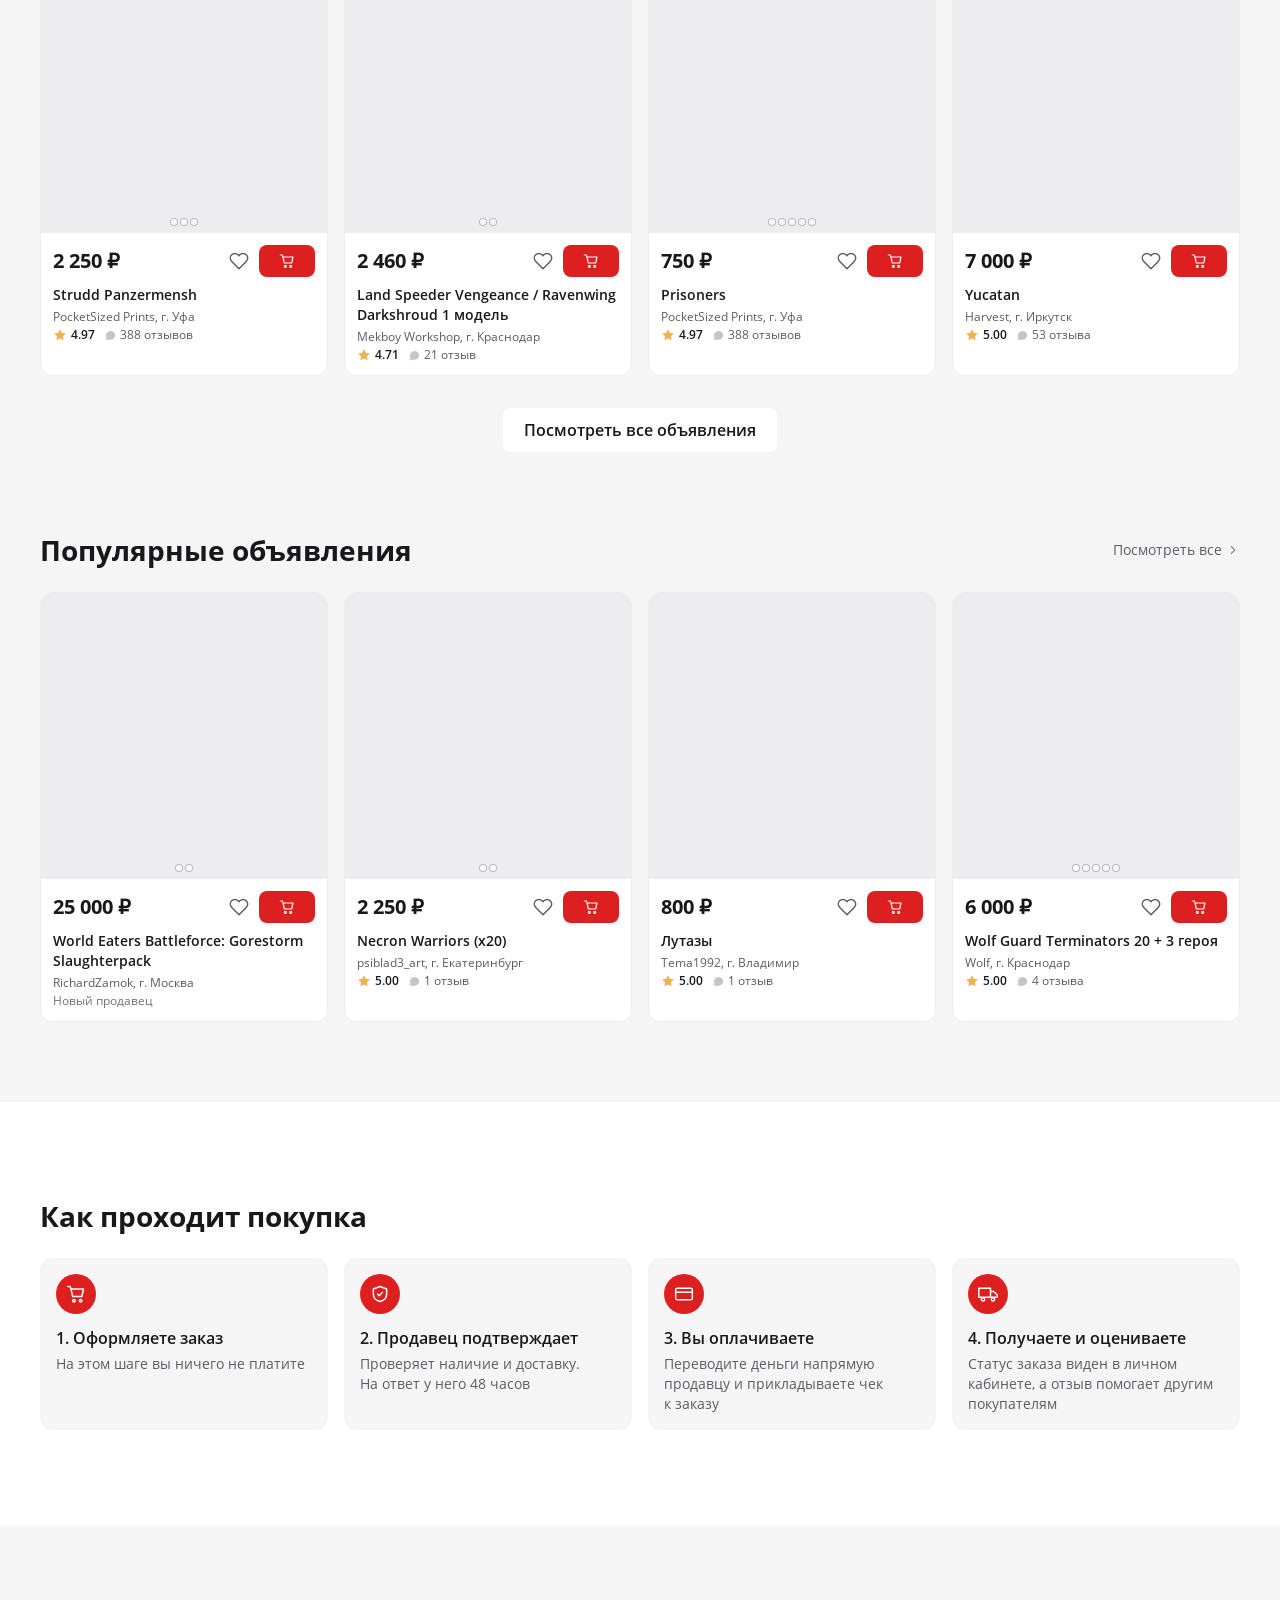
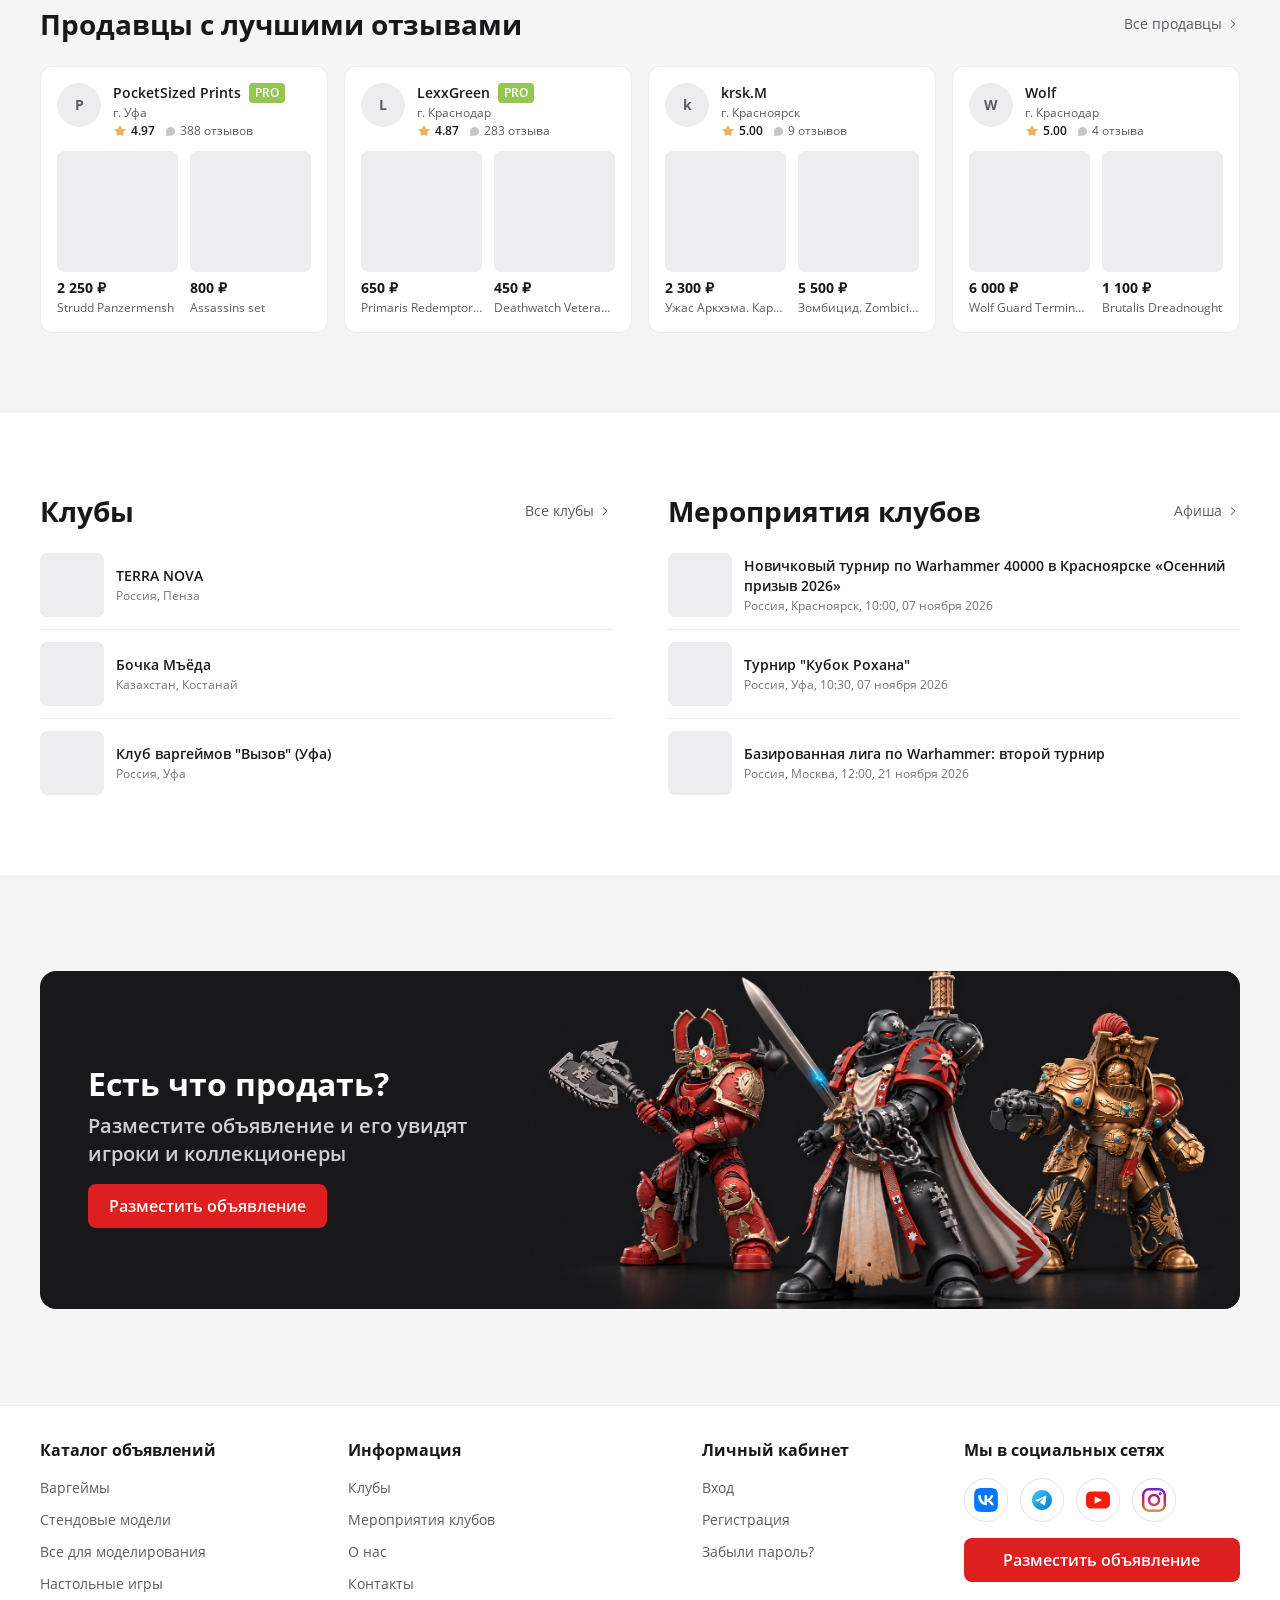
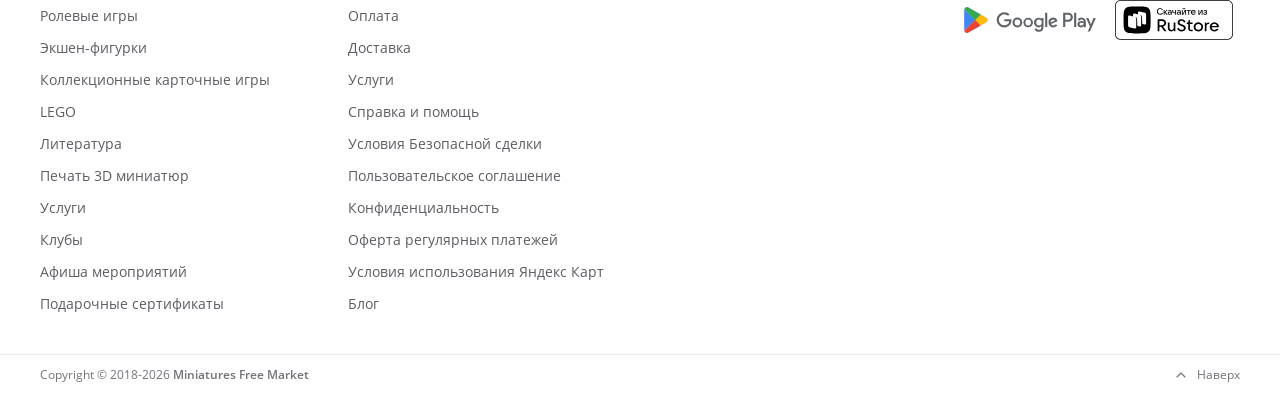
==== commit 24126db6: "Обновить баннер продажи по CPM-DS" ====
--- a/app.html
+++ b/app.html
@@ -6,15 +6,15 @@
 <meta name="robots" content="noindex, nofollow">
 <link rel="icon" href="assets/logo.png">
 <title>СРМ: покупка и аукцион</title>
-<link rel="stylesheet" href="app.css?v=94">
-<link rel="stylesheet" href="v3.css?v=94">
+<link rel="stylesheet" href="app.css?v=96">
+<link rel="stylesheet" href="v3.css?v=96">
 </head>
 <body>
 <div id="app"></div>
 <div id="ov"></div>
-<script src="data.js?v=94"></script>
-<script src="data-menu.js?v=94"></script>
-<script src="data-desc.js?v=94"></script>
-<script src="app.js?v=94"></script>
+<script src="data.js?v=96"></script>
+<script src="data-menu.js?v=96"></script>
+<script src="data-desc.js?v=96"></script>
+<script src="app.js?v=96"></script>
 </body>
 </html>
--- a/app.css
+++ b/app.css
@@ -329,7 +329,6 @@
 .two { display: grid; gap: 16px; align-items: start; }
 @media (min-width: 1024px) { .two { grid-template-columns: minmax(0, 1fr) 360px; gap: 24px; } .two-side { position: sticky; top: 88px; } }
 @media (min-width: 1280px) { .two { grid-template-columns: minmax(0, 1fr) 400px; } }
-.focus-page .two-side { top: 72px; }
 .sg { background: var(--surface); border-radius: var(--r-lg); border: 1px solid var(--border-subtle); }
 .sg + .sg { margin-top: 12px; }
 .sg-hd { display: flex; align-items: center; gap: 8px; flex-wrap: wrap; padding: 12px 16px; border-bottom: 1px solid var(--border-subtle); }
@@ -491,7 +490,8 @@
 .hdr-focus { height: 56px; }
 .m-search { padding: 8px 0; }
 @media (min-width: 1024px) {
-  .hdr-row { height: 84px; gap: 20px; }
+  :root { --desktop-header-row-height: 84px; }
+  .hdr-row { height: var(--desktop-header-row-height); gap: 20px; }
   .brand { padding: 8px; }
   .brand .logo img { height: 40px; }
   .brand-cat { height: 44px; padding: 0 16px; font-size: 16px; line-height: 24px; }
@@ -729,7 +729,10 @@
 
 /* Оформление: уже и цена рядом с названием */
 .two.co { justify-content: center; }
-@media (min-width: 1024px) { .two.co { grid-template-columns: minmax(0, 700px) 360px; } }
+@media (min-width: 1024px) {
+  .two.co { grid-template-columns: minmax(0, 700px) 360px; }
+  .two.co .two-side { top: calc(var(--desktop-header-row-height) + 1px + 12px); }
+}
 @media (min-width: 1280px) { .two.co { grid-template-columns: minmax(0, 720px) 380px; } }
 .co-wrap { max-width: 1124px; margin: 0 auto; }
 .opt .pr { display: block; font-weight: 600; margin: 2px 0; }
--- a/v3.css
+++ b/v3.css
@@ -280,21 +280,23 @@
 /* Как проходит покупка */
 .band.white .how li { background: var(--surface-muted); }
 
-/* Рекламный блок */
-.promo { position: relative; display: grid; align-items: center; background: var(--surface-inverse); color: #fff; border-radius: var(--r-xl); padding: 24px; overflow: hidden; min-height: 280px; }
-.promo-t { position: relative; z-index: 2; display: grid; gap: 8px; justify-items: start; max-width: 460px; }
-.promo-t p { color: #cfcfd4; font-size: 16px; line-height: 24px; }
-.promo-t .btn { margin-top: 8px; }
-.promo-f { position: relative; height: 240px; margin-top: 16px; }
-.promo-f img { position: absolute; bottom: -24px; object-fit: contain; height: auto; }
-.promo-f .f1 { width: 62%; left: 0; z-index: 1; }
-.promo-f .f2 { width: 50%; right: 0; z-index: 2; }
+/* Баннер «Есть что продать?» */
+.promo { position: relative; display: grid; grid-template-columns: minmax(0, 1fr); overflow: hidden; background: var(--surface-inverse); color: var(--text-inverse); border-radius: var(--r-xl); }
+.promo-t { position: relative; z-index: 1; display: grid; gap: 8px; justify-items: start; margin: 24px 24px 0; }
+.promo-t h2 { font-size: 20px; line-height: 28px; font-weight: 700; }
+.promo-t p { color: rgb(255 255 255 / .8); font-size: 16px; line-height: 24px; }
+.promo-t .btn { margin-top: 8px; max-width: 100%; white-space: normal; text-align: center; }
+.promo-f { display: block; justify-self: center; width: min(106.25%, 500px); max-width: none; height: auto; aspect-ratio: 374 / 210; object-fit: cover; margin-top: 70px; transform: translateX(6px); }
 @media (min-width: 768px) {
-  .promo { grid-template-columns: minmax(0, 1fr) minmax(0, 1.1fr); padding: 40px 48px; min-height: 340px; }
-  .promo-f { height: 300px; margin: 0; }
-  .promo-f img { bottom: -60px; }
-  .promo-f .f1 { width: 56%; left: 0; }
-  .promo-f .f2 { width: 48%; right: 0; }
+  .promo { align-items: center; min-height: clamp(300px, 26.4vw, 380px); padding-top: 12px; }
+  .promo-t { width: min(460px, calc(41% - 48px)); margin: 0 0 0 48px; }
+  .promo-t h2 { font-size: 24px; line-height: 32px; }
+  .promo-t p { font-weight: 600; }
+  .promo-f { position: absolute; right: -1.02%; bottom: -48px; width: 60.16%; aspect-ratio: 770 / 433; margin: 0; transform: none; }
+}
+@media (min-width: 1024px) {
+  .promo-t h2 { font-size: 32px; line-height: 40px; }
+  .promo-t p { font-size: 20px; line-height: 28px; }
 }
 
 /* Карточка в выдаче */
@@ -848,21 +850,8 @@
 .hdr-search input:not(:placeholder-shown) { padding-right: 88px; }
 .hdr-search input:not(:placeholder-shown) ~ .hdr-search-do { display: block; }
 .hdr-sell { flex: none; margin: 0 4px; }
-.tiles.one { display: flex; gap: 12px; overflow-x: auto; scrollbar-width: none; }
-.tiles.one::-webkit-scrollbar { display: none; }
-.tiles.one .tile { flex: 0 0 180px; }
-.pc-plaque { position: absolute; left: 8px; bottom: 8px; max-width: calc(100% - 16px); padding: 2px 8px; border-radius: var(--r-sm); background: var(--surface); font-size: 12px; line-height: 16px; white-space: nowrap; overflow: hidden; text-overflow: ellipsis; }
 .flt { position: relative; }
 .flt-tip { position: absolute; left: calc(100% + 8px); top: 0; z-index: 12; padding: 4px; background: var(--surface); border-radius: var(--r-md); box-shadow: 0 8px 24px rgba(24, 24, 27, .16); white-space: nowrap; }
-.safe-row { display: flex; align-items: center; gap: 12px; padding: 12px 16px; border-top: 1px solid var(--border-subtle); cursor: pointer; }
-.safe-ic { color: var(--green); display: flex; }
-.safe-t { flex: 1; min-width: 0; display: grid; }
-.sw { position: relative; flex: none; width: 40px; height: 24px; }
-.sw input { position: absolute; inset: 0; opacity: 0; margin: 0; cursor: pointer; }
-.sw i { position: absolute; inset: 0; border-radius: 12px; background: var(--border-strong); transition: background .15s; }
-.sw i::after { content: ''; position: absolute; left: 2px; top: 2px; width: 20px; height: 20px; border-radius: 50%; background: #fff; transition: transform .15s; }
-.sw input:checked + i { background: var(--green); }
-.sw input:checked + i::after { transform: translateX(16px); }
 .sub-box { align-items: center; justify-content: space-between; flex-wrap: wrap; gap: 12px; }
 .sub-box .btn img { flex: none; }
 .contact-row .inp { flex: 1; min-width: 0; }
@@ -935,9 +924,6 @@
 .rate-in button svg { width: 28px; height: 28px; }
 .rate-in button:not(.on) svg, .rate-in button:not(.on) svg * { fill: currentColor; }
 /* Лот */
-.bid-timer { display: grid; gap: 2px; padding: 12px; border-radius: var(--r-md); background: var(--surface-inverse); color: #fff; }
-.bid-timer b { font-size: 24px; line-height: 32px; font-weight: 700; font-variant-numeric: tabular-nums; }
-.bid-timer.urgent { background: var(--brand); }
 .bid-end { display: flex; justify-content: space-between; gap: 12px; padding: 12px; border-radius: var(--r-md); background: var(--surface-muted); }
 .bid-now { display: flex; justify-content: space-between; gap: 12px; align-items: flex-end; }
 .bid-meta { display: grid; gap: 4px; justify-items: end; }
@@ -963,7 +949,6 @@
 .pc-rev { gap: 3px; }
 .pc-rev .i { fill: #c4c4ca; }
 .pc-rev span { font-weight: 400; color: var(--text-2); white-space: nowrap; }
-.pc-plaque { left: 8px; top: 8px; bottom: auto; max-width: calc(100% - 16px); padding: 4px 8px; border-radius: var(--r-md); background: var(--green); color: #fff; font-weight: 600; z-index: 2; }
 .pc-timer, .pc-timer.urgent, .grid.as-list .pc-timer { background: var(--surface); color: var(--text); }
 .pc-timer.urgent { color: var(--brand); }
 .flt-tip { position: fixed; left: 0; top: 0; z-index: 30; padding: 4px; border-radius: var(--r-md); }
@@ -977,8 +962,6 @@
   .sell-row > * { flex: 0 0 280px; }
 }
 /* Лот: спокойные подложки */
-.bid-timer, .bid-timer.urgent { background: var(--surface-muted); color: var(--text); }
-.bid-timer.urgent b { color: var(--brand); }
 .card.buy .note.info, .card.buy .note.ok, .card.buy .note.warn, .card.buy .note.bad { border-color: transparent; }
 .btn.blitz { background: var(--surface-inverse); color: #fff; }
 .btn.blitz:hover { background: #000; }
@@ -1018,24 +1001,14 @@
 .rate-in button.on { color: var(--gold, #eeb250); }
 .rate-in button svg, .rate-in button:not(.on) svg, .rate-in button:not(.on) svg * { fill: currentColor; }
 
-/* Таймер лота: варианты */
+/* Таймер лота */
 .bt-l { color: var(--text-2); }
-.urgent b, .bt-cells.urgent b, .bt-pair.urgent b { color: var(--brand); }
-.bt-line { display: flex; align-items: baseline; justify-content: space-between; gap: 12px; padding: 8px 0; border-bottom: 1px solid var(--border-subtle); }
-.bt-line b { font-size: 20px; line-height: 28px; font-weight: 700; font-variant-numeric: tabular-nums; }
+.urgent b { color: var(--brand); }
 .bt-cells { display: grid; gap: 4px; }
 .bt-row { display: grid; grid-template-columns: repeat(3, minmax(0, 1fr)); gap: 8px; }
 .bt-row span { display: grid; justify-items: center; padding: 8px 4px; border-radius: var(--r-md); background: var(--surface-muted); }
 .bt-row b { font-size: 24px; line-height: 32px; font-weight: 700; font-variant-numeric: tabular-nums; }
 .bt-row i { font-style: normal; font-size: 13px; line-height: 16px; color: var(--text-2); }
-.bt-bar { display: grid; gap: 8px; }
-.bt-bar b { font-weight: 700; }
-.bt-bar i { display: block; height: 6px; border-radius: 3px; background: var(--surface-subtle); overflow: hidden; }
-.bt-bar u { display: block; height: 100%; background: var(--surface-inverse); text-decoration: none; }
-.bt-bar.urgent u { background: var(--brand); }
-.bid-pair { display: grid; grid-template-columns: minmax(0, 1fr) minmax(0, 1fr); gap: 12px; align-items: end; }
-.bt-pair b { display: block; font-size: 24px; line-height: 32px; font-weight: 700; font-variant-numeric: tabular-nums; }
-.bid-meta.row-m { display: flex; align-items: center; justify-content: space-between; gap: 8px; }
 
 /* Поле ставки соразмерно кнопке */
 .bid-f { gap: 4px; }
@@ -1061,10 +1034,6 @@
 .bdg.safe { background: #d9e8fc; color: #1c5aa8; }
 .bdg-s { display: none; }
 @media (max-width: 1023px) { .bdg-l { display: none; } .bdg-s { display: inline; } }
-.pc-plaques { position: absolute; left: 8px; top: 8px; z-index: 2; display: grid; justify-items: start; gap: 4px; max-width: calc(100% - 16px); pointer-events: none; }
-.pc-plaques .bdg { padding: 4px 8px; border-radius: var(--r-md); color: #fff; }
-.pc-plaques .bdg.free { background: #4a7c1c; }
-.pc-plaques .bdg.safe { background: #1f6fd1; }
 .d-tags { margin-top: 16px; }
 .err-t { font-size: 14px; line-height: 20px; }
 .err-t .i { flex: none; width: 16px; height: 16px; margin-top: 2px; }
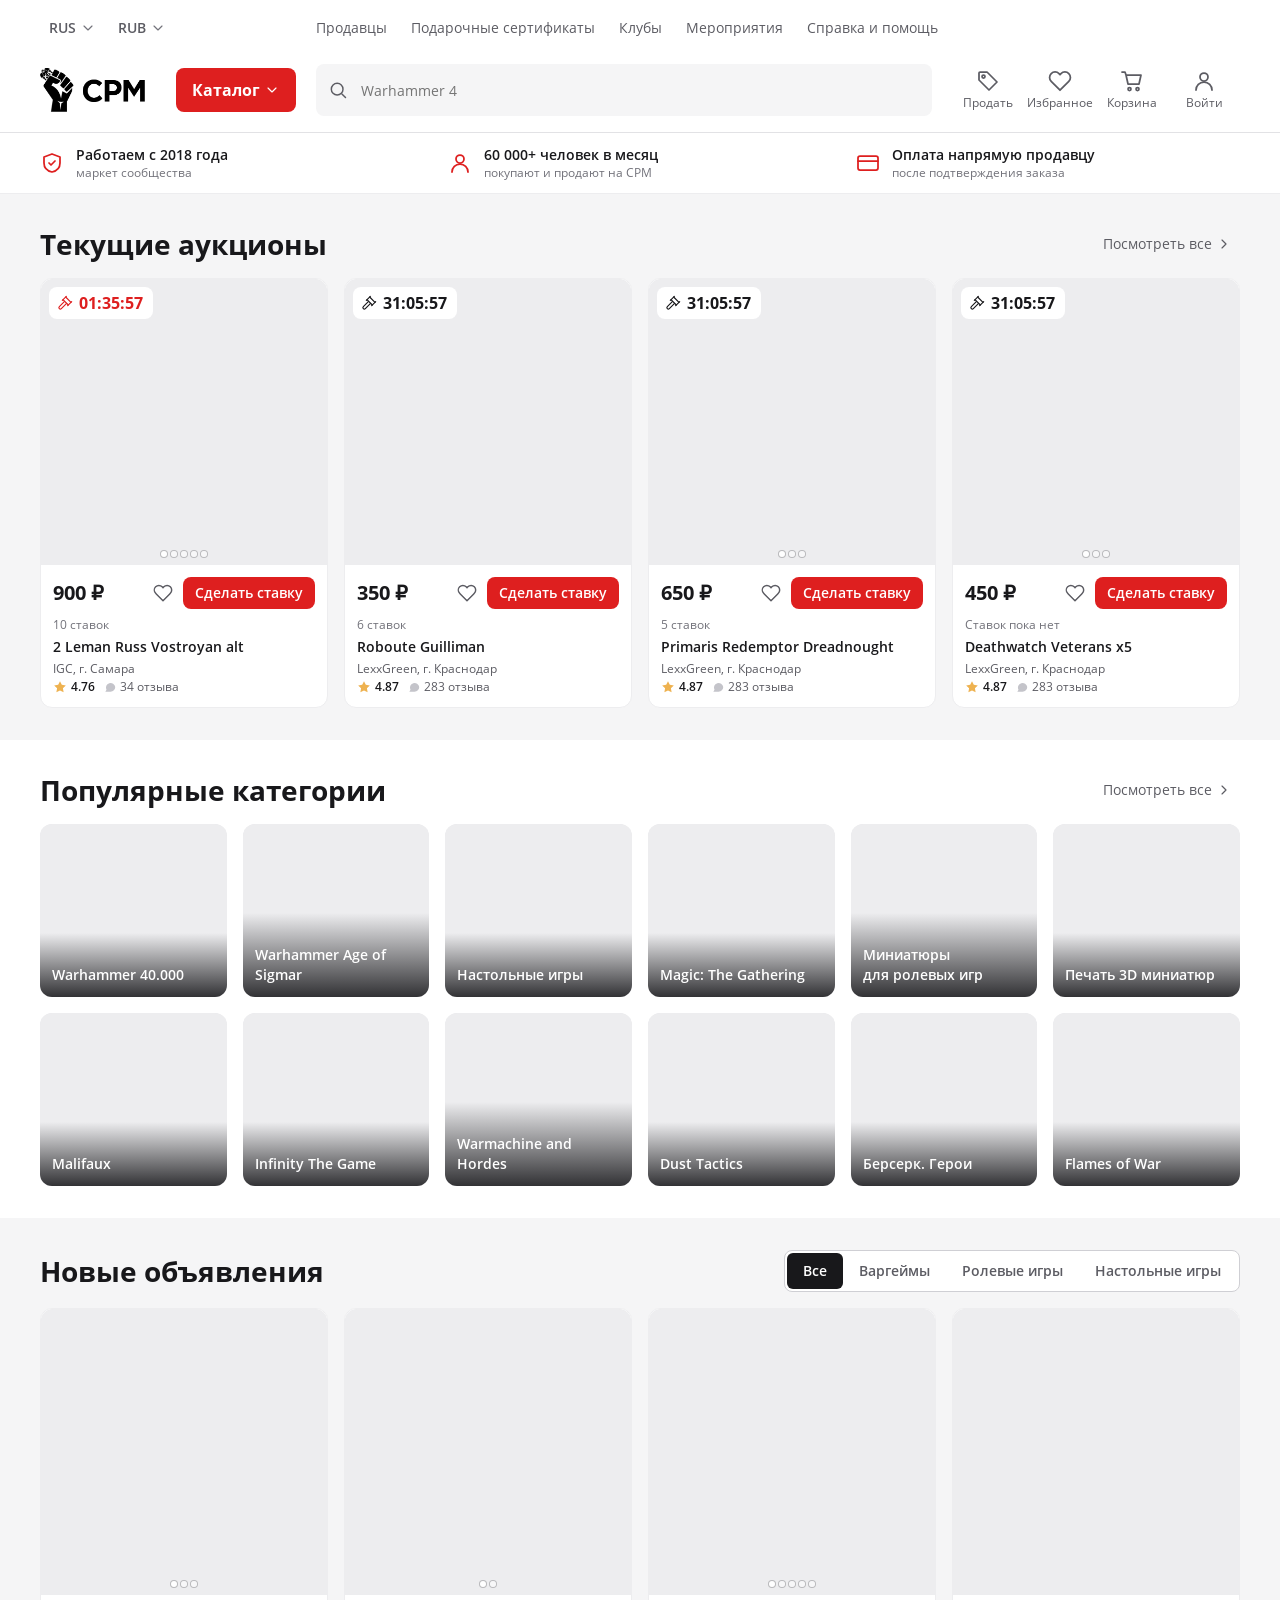
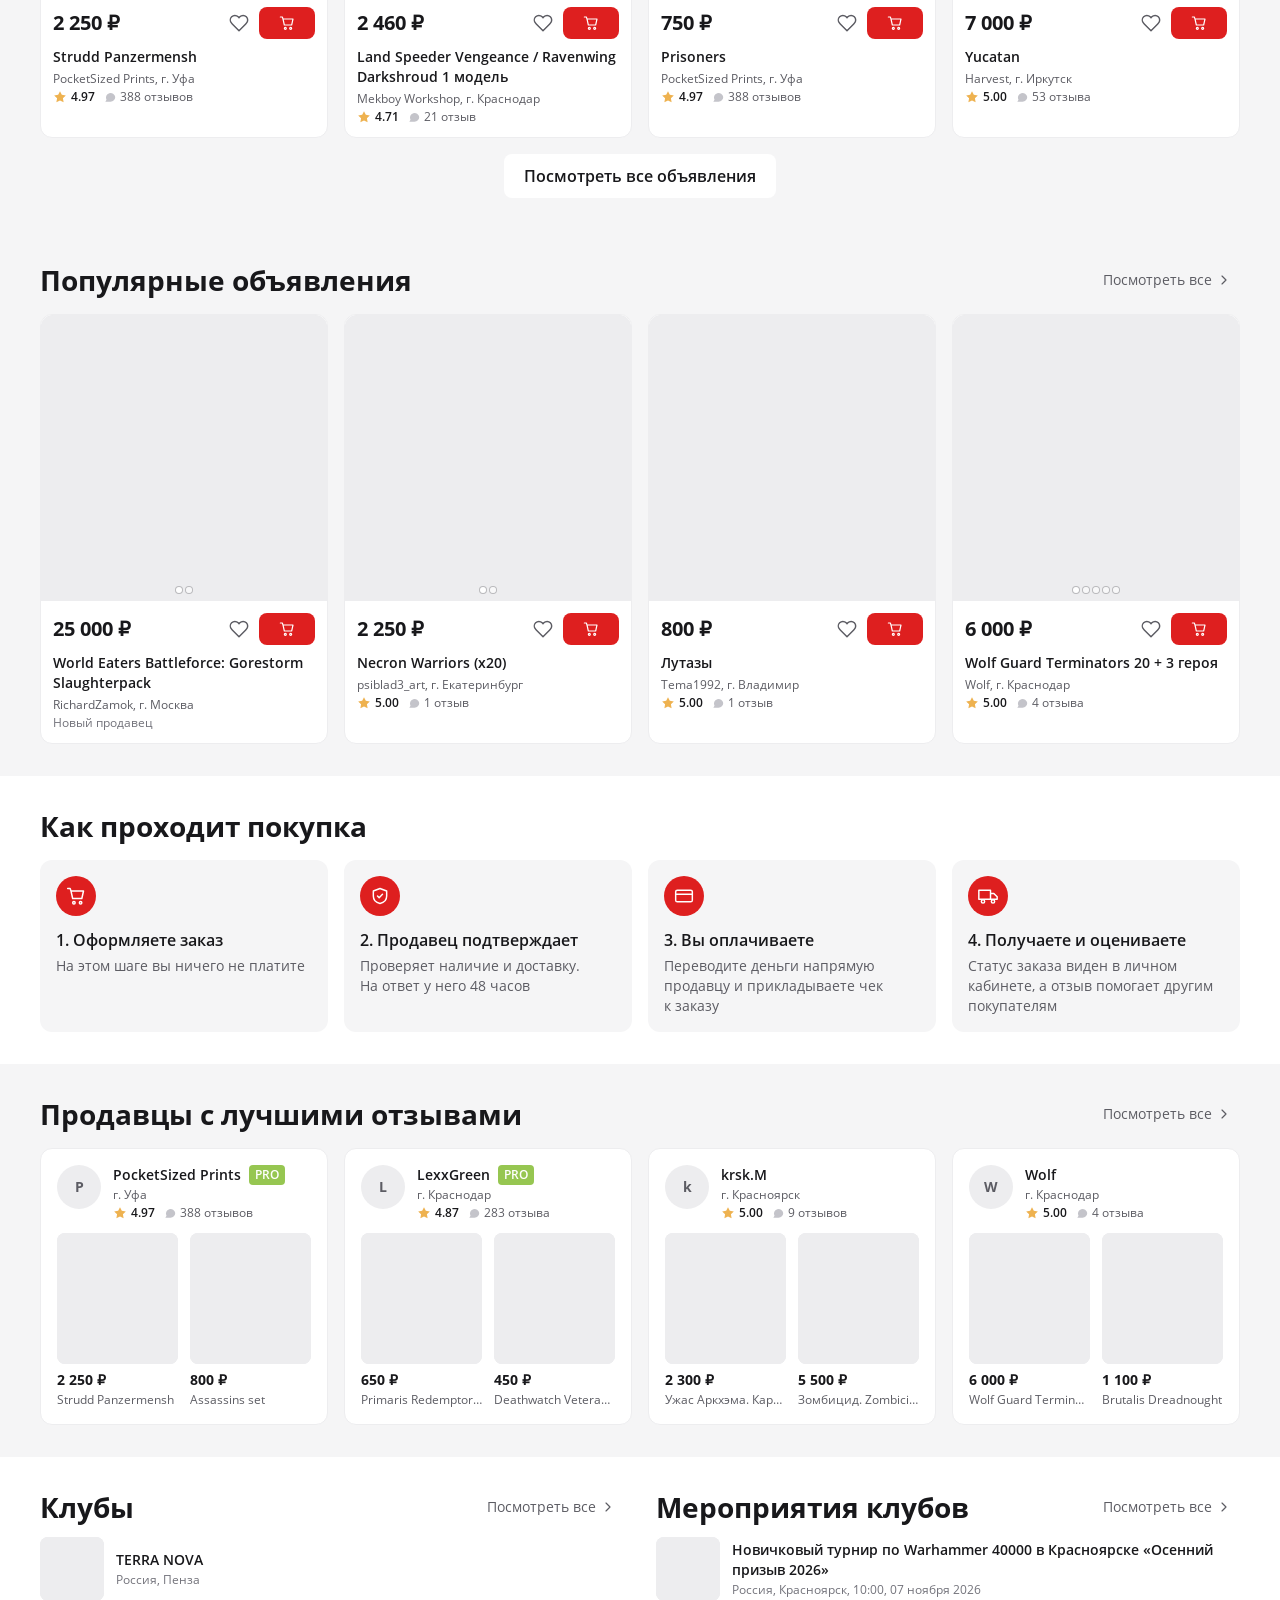
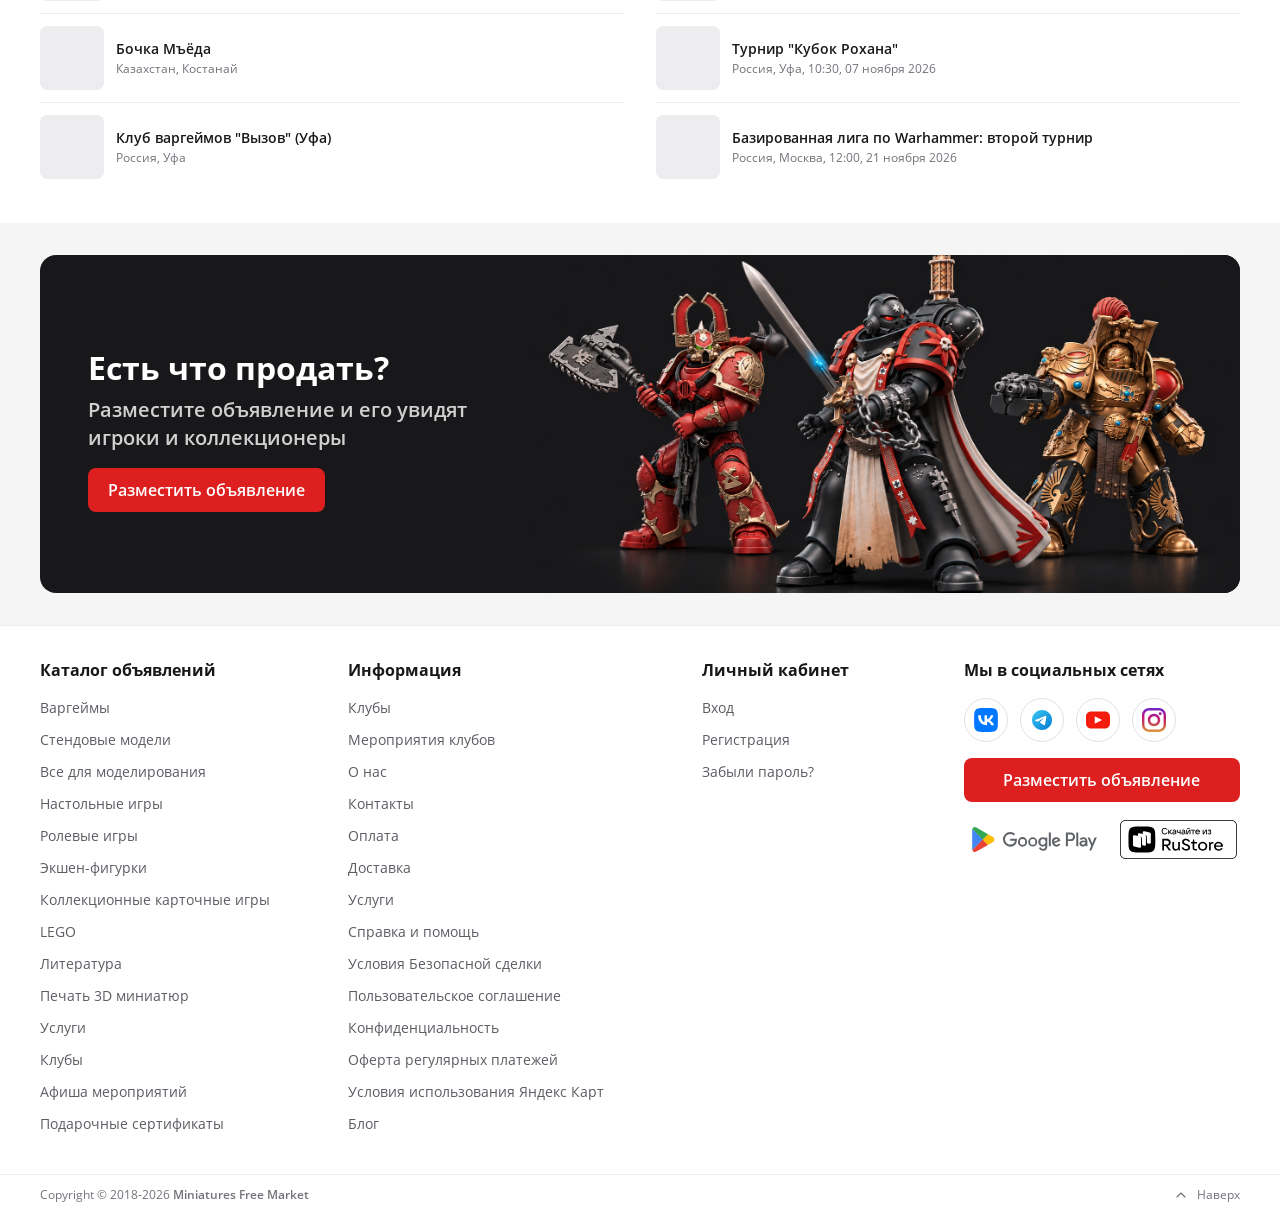
==== commit 98718531: "Опубликовать прототип покупки и аукциона v107" ====
--- a/app.html
+++ b/app.html
@@ -6,15 +6,15 @@
 <meta name="robots" content="noindex, nofollow">
 <link rel="icon" href="assets/logo.png">
 <title>СРМ: покупка и аукцион</title>
-<link rel="stylesheet" href="app.css?v=96">
-<link rel="stylesheet" href="v3.css?v=96">
+<link rel="stylesheet" href="app.css?v=107">
+<link rel="stylesheet" href="v3.css?v=107">
 </head>
 <body>
 <div id="app"></div>
 <div id="ov"></div>
-<script src="data.js?v=96"></script>
-<script src="data-menu.js?v=96"></script>
-<script src="data-desc.js?v=96"></script>
-<script src="app.js?v=96"></script>
+<script src="data.js?v=107"></script>
+<script src="data-menu.js?v=107"></script>
+<script src="data-desc.js?v=107"></script>
+<script src="app.js?v=107"></script>
 </body>
 </html>
--- a/app.css
+++ b/app.css
@@ -42,7 +42,7 @@
 .sb { font-weight: 600; }
 .c2 { color: var(--text-2); } .c3 { color: var(--text-3); }
 .link { color: var(--text-info); }
-.link:hover { text-decoration: underline; }
+.link:hover { color: var(--brand); }
 .row { display: flex; align-items: center; gap: 8px; }
 .between { display: flex; align-items: center; justify-content: space-between; gap: 16px; }
 .stack-4 > * + * { margin-top: 4px; } .stack-8 > * + * { margin-top: 8px; } .stack-12 > * + * { margin-top: 12px; } .stack-16 > * + * { margin-top: 16px; } .stack-24 > * + * { margin-top: 24px; }
@@ -766,9 +766,9 @@
 
 /* ===== Вторая партия правок ===== */
 /* Ссылки в стиле сайта, без синего */
-.link { color: var(--text-2); text-decoration: underline; text-underline-offset: 2px; }
+.link { color: var(--text-2); text-decoration: none; }
 .link:hover { color: var(--brand); }
-.linkbtn { color: var(--text); text-decoration: underline; text-underline-offset: 2px; }
+.linkbtn { color: var(--text); text-decoration: none; }
 .linkbtn:hover { color: var(--brand); }
 .mm-more, .dl-m { color: var(--text); }
 
--- a/v3.css
+++ b/v3.css
@@ -16,8 +16,8 @@
 }
 @media (min-width: 768px) and (max-width: 1023px) {
   .hdr-row { gap: 12px; height: 64px; }
-  .brand { padding: 4px; border-radius: var(--r-lg); }
-  .brand-cat { height: 36px; padding: 0 12px; font-size: 14px; }
+  .brand { padding: 4px; gap: 16px; border-radius: var(--r-lg); }
+  .brand-cat { width: 103px; height: 36px; padding: 0 12px; font-size: 14px; }
   .hdr-link { width: 40px; }
 }
 @media (max-width: 767px) {
@@ -117,6 +117,7 @@
 /* Значки приложений как на сайте */
 .apps { gap: 12px; flex-wrap: wrap; }
 .apps a { display: flex; align-items: center; justify-content: center; width: 156px; height: 54px; }
+.apps a:nth-child(2) { width: 154px; }
 .apps img { width: 100%; height: 100%; object-fit: contain; }
 .apps a:first-child img { padding: 0 8px; }
 
@@ -287,16 +288,22 @@
 .promo-t p { color: rgb(255 255 255 / .8); font-size: 16px; line-height: 24px; }
 .promo-t .btn { margin-top: 8px; max-width: 100%; white-space: normal; text-align: center; }
 .promo-f { display: block; justify-self: center; width: min(106.25%, 500px); max-width: none; height: auto; aspect-ratio: 374 / 210; object-fit: cover; margin-top: 70px; transform: translateX(6px); }
+@media (max-width: 767px) {
+  .promo-t { margin-right: 0; }
+  .promo-f { justify-self: start; width: min(114.0244%, 500px); transform: translateX(-5px); }
+}
 @media (min-width: 768px) {
+  .promo-t h2 { font-size: 32px; line-height: 40px; }
+  .promo-t p { font-size: 20px; line-height: 28px; font-weight: 600; }
+}
+@media (min-width: 768px) and (max-width: 1023px) {
+  .promo-t { max-width: 460px; margin: 48px 48px 0; }
+  .promo-f { justify-self: start; width: min(100%, 720px); aspect-ratio: 16 / 9; margin: 0; transform: translate(87px, 18px); }
+}
+@media (min-width: 1024px) {
   .promo { align-items: center; min-height: clamp(300px, 26.4vw, 380px); padding-top: 12px; }
   .promo-t { width: min(460px, calc(41% - 48px)); margin: 0 0 0 48px; }
-  .promo-t h2 { font-size: 24px; line-height: 32px; }
-  .promo-t p { font-weight: 600; }
   .promo-f { position: absolute; right: -1.02%; bottom: -48px; width: 60.16%; aspect-ratio: 770 / 433; margin: 0; transform: none; }
-}
-@media (min-width: 1024px) {
-  .promo-t h2 { font-size: 32px; line-height: 40px; }
-  .promo-t p { font-size: 20px; line-height: 28px; }
 }
 
 /* Карточка в выдаче */
@@ -326,7 +333,6 @@
 
 /* Категории в фильтрах */
 .ct-g { padding: 8px 8px 2px 16px; font-size: 12px; line-height: 16px; font-weight: 600; color: var(--text-3); }
-.ct-sep { height: 1px; background: var(--border-subtle); margin: 6px 0; }
 .ct.kid.cur { background: var(--surface-muted); font-weight: 600; }
 
 /* Цена и количество в одной строке на телефоне */
@@ -523,6 +529,7 @@
 .btn.primary:active, .pc-add.primary:active { background: var(--brand-pressed); }
 
 /* 12. Второстепенные кнопки: серая заливка без рамки */
+.btn.primary, .btn.secondary, .btn.ghost { border-width: 0; }
 .btn.secondary { background: #e2e2e5; border-color: transparent; color: var(--text); }
 .btn.secondary:hover { background: #cfcfd4; }
 .btn.secondary:active { background: #a9a9b0; }
@@ -598,10 +605,12 @@
 .clamp-btn { margin: 4px 0 0 -8px; }
 
 /* Значки приложений в одну строку на ширине больше 768 */
-@media (min-width: 769px) {
+@media (min-width: 1024px) {
   .apps { flex-wrap: nowrap; }
   .apps a { flex: 1 1 0; min-width: 0; width: auto; height: 44px; }
-  .apps a:first-child img { padding: 0; }
+  .apps a:first-child img { padding: 0 8px; }
+  .apps a:nth-child(2) { flex: 0 1 124px; }
+  .apps a:first-child { flex: 0 1 142px; }
 }
 
 /* Количество в подсказках поиска */
@@ -626,27 +635,39 @@
 /* Плашка гостя на белом фоне */
 .guest-bar { background: var(--surface); border: 1px solid var(--border-subtle); }
 
-/* Главная: единая шкала отступов. Между блоками 48/32, заголовок и контент 20/16, внутри карточек 16 */
-.band, .band.first { padding: 32px 0; }
+/* Главная */
+.band, .band.first { padding: 24px 0; }
 .band .sec-hd { align-items: center; min-height: 32px; margin-bottom: 16px; }
+.band .sec-hd:has(> .row-l) { column-gap: 0; }
+.band .sec-hd > .row-l { flex: none; margin-right: 0; }
 .band .sec-t + .how { margin-top: 16px; }
+@media (max-width: 767px) {
+  .band .sec-t:has(+ .how) { margin-inline: calc(4px - var(--gutter)); }
+}
+@media (min-width: 768px) {
+  .band .wrap-hd .tabs-seg { border: 1px solid var(--border-strong); }
+}
+.band .how { gap: 16px; }
 .band .scroller { padding-bottom: 0; }
 .band .center { margin-top: 16px; }
 .how li, .sell-c { padding: 16px; }
-.comm-l li:first-child a { padding-top: 0; }
-.comm-l li:last-child a { padding-bottom: 0; }
+.band .comm { gap: 32px; }
+.band .comm .sec-hd { margin-bottom: 0; }
+.band .comm-l a { padding-block: 12px; }
 .adv-in { padding-top: 12px; padding-bottom: 12px; }
 @media (min-width: 1024px) {
-  .band, .band.first { padding: 48px 0; }
-  .band .sec-hd { margin-bottom: 20px; }
-  .band .sec-t + .how { margin-top: 20px; }
-  .band .center { margin-top: 20px; }
+  .band, .band.first { padding: 32px 0; }
   .how { gap: 16px; }
   .sell-row, .tiles, .band .scroller, .band .grid { gap: 16px; }
 }
 
 /* Переключатели без рамки */
 .tabs-seg { box-shadow: none; }
+.bid-tabs { border: 1px solid var(--border-strong); }
+
+@media (min-width: 768px) and (max-width: 1023px) {
+  .adv-in { grid-template-columns: 213fr 249fr 249fr; gap: 8px; padding-left: 60px; padding-right: 4px; }
+}
 
 /* Преимущества на телефоне строками */
 @media (max-width: 767px) {
@@ -655,8 +676,6 @@
   .adv-i b { font-size: 14px; line-height: 20px; }
 }
 
-/* Продавцы на телефоне: две карточки */
-@media (max-width: 639px) { .sell-c:nth-child(n+3) { display: none; } }
 
 /* Отступы между селектами и крестиком в меню */
 .drawer-hd { gap: 12px; }
@@ -694,26 +713,6 @@
 .seller-l:hover { background: var(--surface-muted); color: var(--text); }
 .seller-l:active { background: var(--surface-subtle); }
 
-/* Главная: больше воздуха, ритм свободнее */
-.band, .band.first { padding: 48px 0; }
-.band .sec-hd { margin-bottom: 20px; }
-.band .sec-t + .how { margin-top: 20px; }
-.band .center { margin-top: 24px; }
-.band:has(.how) { padding: 56px 0; }
-.band:has(.promo) { padding: 56px 0; }
-@media (min-width: 768px) {
-  .band, .band.first { padding: 64px 0; }
-  .band:has(.how), .band:has(.promo) { padding: 80px 0; }
-}
-@media (min-width: 1024px) {
-  .band, .band.first { padding: 80px 0; }
-  .band.first { padding-top: 56px; }
-  .band:has(.how), .band:has(.promo) { padding: 96px 0; }
-  .band .sec-hd { margin-bottom: 24px; }
-  .band .sec-t + .how { margin-top: 24px; }
-  .band .center { margin-top: 32px; }
-}
-
 /* Блок продавца: снизу до кнопок на 8 меньше */
 .seller-act { margin-bottom: -8px; }
 
@@ -721,6 +720,12 @@
 .btn.secondary, .icon-btn.line { background: var(--surface-subtle); }
 .btn.secondary:hover, .icon-btn.line:hover { background: #e2e2e5; }
 .btn.secondary:active, .icon-btn.line:active { background: #cfcfd4; }
+.btn:is(.primary, .secondary):disabled:not(.is-loading),
+.btn:is(.primary, .secondary):disabled:not(.is-loading):hover { background: var(--surface-subtle); color: var(--text-disabled); border-color: transparent; }
+@media (max-width: 767px) {
+  .ftr-end .wrap { gap: 0; }
+  .ftr-end .wrap > span { flex: 1; }
+}
 /* На сером фоне такая кнопка сливается, поэтому белая */
 .band .center .btn.secondary { background: var(--surface); }
 .band .center .btn.secondary:hover { background: var(--surface-subtle); }
@@ -742,12 +747,16 @@
   .ok-ic.play .ok-k { stroke-dashoffset: 0; }
 }
 
-/* Экран успеха: значок и заголовок в одну строку слева */
-.ok-hd { display: flex; align-items: center; gap: 12px; }
+/* Заголовок экрана успеха */
+.success-wrap.page { padding-top: 16px; }
+.ok-hd { display: flex; align-items: center; gap: 12px; margin-bottom: 0; }
+.ok-hd .h1 { line-height: 36px; }
+.ok-page.stack-12 > .ok-hd + * { margin-top: 24px; }
 .ok-ic { width: 40px; height: 40px; margin: 0; }
 .ok-ic svg { width: 100%; height: 100%; }
 @media (max-width: 767px) {
-  .ok-hd { gap: 8px; }
+  .ok-hd { align-items: flex-start; gap: 8px; padding-inline: 8px; }
+  .ok-page.stack-12 > .ok-hd + * { margin-top: 12px; }
   .ok-ic { width: 32px; height: 32px; }
   .ok-page .ok-hd .h1 { font-size: 20px; line-height: 28px; }
 }
@@ -766,7 +775,7 @@
 }
 
 /* Второй ряд объявлений на том же сером фоне: без двойного отступа */
-.band.band-next { padding-top: 0; }
+
 
 /* Сводка отзывов без подложки */
 .rev-sum { padding: 0; margin-bottom: 12px; background: none; border-radius: 0; }
@@ -828,8 +837,15 @@
 
 /* Телефон: блоки с фоном ближе к краю, 4 px. Текст, меню и закреплённые панели на обычных полях */
 @media (max-width: 639px) {
-  main .card, main .sg, main .sum-card, main .co-sec, main .guest-bar, main .cat-bar, main .how, main .sell-row, main .promo, main .acts, main .empty { margin-left: -12px; margin-right: -12px; }
+  main .card, main .sg, main .sum-card, main .co-sec, main .guest-bar, main .cat-bar, main .how, main .sell-row, main .acts, main .empty { margin-left: -12px; margin-right: -12px; }
   .tiles { padding-left: 4px; padding-right: 4px; }
+}
+
+@media (max-width: 767px) {
+  .success-wrap { padding-inline: 4px; }
+  .ok-page > .card, .ok-page > .acts { margin-inline: 0; }
+  .ok-page .acts { grid-template-columns: minmax(0, 1fr); grid-auto-flow: row; gap: 8px; }
+  .ok-page .acts .btn { width: 100%; }
 }
 
 /* Адаптив: значок Телеграма над заголовком */
@@ -853,7 +869,13 @@
 .flt { position: relative; }
 .flt-tip { position: absolute; left: calc(100% + 8px); top: 0; z-index: 12; padding: 4px; background: var(--surface); border-radius: var(--r-md); box-shadow: 0 8px 24px rgba(24, 24, 27, .16); white-space: nowrap; }
 .sub-box { align-items: center; justify-content: space-between; flex-wrap: wrap; gap: 12px; }
+.sub-box > .row { flex: 0 0 auto; min-width: 0; }
 .sub-box .btn img { flex: none; }
+@media (max-width: 767px) {
+  .sub-box > .row { flex-basis: 100%; }
+  .sub-box .btn { width: 44px; height: 40px; padding-inline: 12px; }
+  .sub-box .btn span { display: none; }
+}
 .contact-row .inp { flex: 1; min-width: 0; }
 
 /* ЛК */
@@ -875,7 +897,7 @@
   .lk-side { position: sticky; top: 84px; background: var(--surface); border-radius: var(--r-lg); padding: 12px; }
   .lk-nav { display: grid; gap: 2px; overflow: visible; }
 }
-@media (max-width: 639px) { .lk-side .lk-u { display: none; } .lk-q { width: 100%; } .lk-bar .tabs-seg { max-width: 100%; } }
+@media (max-width: 639px) { .lk-q { width: 100%; } .lk-bar .tabs-seg { max-width: 100%; } }
 .ord { display: grid; gap: 12px; padding: 16px; }
 .ord-hd { display: flex; align-items: flex-start; justify-content: space-between; gap: 12px; }
 .ost { flex: none; padding: 2px 8px; border-radius: var(--r-sm); font-size: 12px; line-height: 16px; font-weight: 600; background: var(--surface-muted); color: var(--text-2); }
@@ -943,9 +965,9 @@
 .hdr-search input:not(:placeholder-shown) ~ .hdr-search-x { display: flex; }
 .hdr-search input:not(:placeholder-shown) { padding-right: 44px; }
 .hdr-search-do { display: none !important; }
-.hdr-search:focus-within input:not(:placeholder-shown) ~ .hdr-search-do, .hdr-search.dirty input:not(:placeholder-shown) ~ .hdr-search-do { display: block !important; }
-.hdr-search:focus-within input:not(:placeholder-shown), .hdr-search.dirty input:not(:placeholder-shown) { padding-right: 120px; }
-.hdr-search:focus-within input:not(:placeholder-shown) ~ .hdr-search-x, .hdr-search.dirty input:not(:placeholder-shown) ~ .hdr-search-x { right: 84px; }
+.hdr-search.editing input:not(:placeholder-shown) ~ .hdr-search-do, .hdr-search.dirty input:not(:placeholder-shown) ~ .hdr-search-do { display: block !important; }
+.hdr-search.editing input:not(:placeholder-shown), .hdr-search.dirty input:not(:placeholder-shown) { padding-right: 120px; }
+.hdr-search.editing input:not(:placeholder-shown) ~ .hdr-search-x, .hdr-search.dirty input:not(:placeholder-shown) ~ .hdr-search-x { right: 84px; }
 .pc-rev { gap: 3px; }
 .pc-rev .i { fill: #c4c4ca; }
 .pc-rev span { font-weight: 400; color: var(--text-2); white-space: nowrap; }
@@ -1018,7 +1040,7 @@
 .bid-row .btn { padding: 0 12px; }
 
 /* Подтверждение ставки */
-.bid-arm { display: grid; gap: 4px; padding: 16px; border: 2px solid var(--surface-inverse); border-radius: var(--r-lg); background: var(--surface); }
+.bid-arm { display: grid; gap: 4px; padding: 16px; border: 2px solid var(--border-strong); border-radius: var(--r-lg); background: var(--surface); }
 .bid-arm-l { font-size: 14px; line-height: 20px; font-weight: 600; color: var(--text-2); }
 .bid-arm-a { font-size: 32px; line-height: 40px; font-weight: 700; color: var(--text); }
 .bid-arm-s { font-size: 14px; line-height: 20px; color: var(--text-2); margin-bottom: 8px; }
@@ -1073,15 +1095,207 @@
 
 @media (max-width: 1023px) {
   .cat-layout { grid-template-columns: minmax(0, 1fr); }
-  .cat-side {
-    display: block;
-    max-height: min(340px, 45vh);
-    overflow-y: auto;
-    background: var(--surface);
-    border: 1px solid var(--border-subtle);
-    border-radius: var(--r-lg);
-    padding: 8px 16px 16px;
-  }
   .cat-layout .cat-bar { flex-wrap: wrap; }
-  .catalog-sort { display: flex; }
-}
+}
+@media (max-width: 767px) { .catalog-sort { display: none; } }
+.filter-modal .modal-hd, .filter-modal .modal-ft { flex: none; }
+.filter-modal .modal-bd { min-height: 0; overflow-y: auto; }
+
+.co-hd { align-items: center; gap: 8px; }
+.co-hd .n { display: grid; place-items: center; line-height: 16px; }
+.co-hd .h3 { margin: 0; font-size: 18px; line-height: 24px; font-weight: 600; }
+.focus-page .lbl-row { justify-content: flex-start; gap: 4px; }
+.focus-page .promo-row { align-items: center; }
+.focus-page .promo-row input { min-width: 0; flex: 1 1 0; }
+.focus-page .promo-row button { flex: none; }
+.recipient-summary { display: grid; justify-items: start; gap: 4px; font-size: 14px; line-height: 20px; overflow-wrap: anywhere; }
+.recipient-summary strong { font-size: 16px; line-height: 24px; font-weight: 600; }
+.recipient-summary button { margin-top: 4px; }
+.recipient-actions { display: flex; gap: 12px; align-items: center; margin-top: 12px; }
+.safe-option { display: flex; align-items: center; justify-content: space-between; gap: 12px; padding: 12px; border-radius: 8px; border: 1px solid var(--border-strong); background: var(--surface); cursor: pointer; }
+.safe-option strong, .safe-option small { display: block; }
+.safe-option strong { font-weight: 600; }
+.safe-option small { color: var(--text-2); font-size: 12px; line-height: 16px; }
+.safe-option input { appearance: none; position: relative; flex: none; width: 40px; height: 24px; margin: 0; border-radius: 12px; background: var(--border-strong); cursor: pointer; }
+.safe-option:not(.cart-safe):has(input:checked), .safe-option:not(.cart-safe):focus-within { border-color: var(--border-focus); box-shadow: inset 0 0 0 1px var(--border-focus); }
+.safe-option input:checked { background: var(--brand); }
+.safe-option input::after { content: ''; position: absolute; inset: 2px auto auto 2px; width: 20px; height: 20px; border-radius: 50%; background: white; }
+.safe-option input:checked::after { transform: translateX(16px); }
+@media (min-width: 640px) { .pay-b > .opt-list.two-col { width: 100%; max-width: 670px; } }
+.cart-page .cart-safe { border: 0; border-top: 1px solid var(--border-subtle); border-radius: 0; box-shadow: none; padding: 12px 16px; }
+.cart-safe > svg { flex: none; color: var(--green); }
+.cart-safe > span { flex: 1; min-width: 0; }
+.cart-safe small { margin-top: 4px; font-size: 14px; line-height: 20px; }
+.cart-safe input:focus-visible { outline: 2px solid var(--border-focus); outline-offset: 2px; }
+.cart-sticky-fee { display: block; color: var(--text-2); font-size: 12px; line-height: 16px; }
+
+@media (max-width: 1023px) {
+  .focus-page .seller-order.err { position: relative; border-top-color: transparent; }
+  .focus-page .seller-order.err::after { content: ''; position: absolute; inset: 0 -8px -8px; pointer-events: none; box-shadow: inset 0 0 0 1px var(--border-danger); border-radius: 8px; }
+}
+
+.discount-block, .discount-list, .discount-sellers { display: grid; gap: 8px; min-width: 0; }
+.discount-sellers { margin: 0; padding: 0; border: 0; }
+.discount-sellers legend { margin-bottom: 6px; font-weight: 600; }
+.discount-list { padding: 0; margin: 0; list-style: none; }
+.discount-row { display: grid; grid-template-columns: minmax(0, 1fr) auto 24px; align-items: center; gap: 8px; }
+.discount-row span { overflow-wrap: anywhere; }
+.discount-block .promo-row input { padding-inline: 9px; }
+.discount-block .promo-row button { padding-inline: 8px; border: 0; }
+.discount-block #discountFeedback:empty { display: none; }
+
+/* Корзина, оформление и экран успеха */
+@media (max-width: 767px) { .cart-page .cart-summary-cta { display: none; } }
+:is(.cart-page, .focus-page, .success-wrap) :is(a, button):not(.co-underline),
+body:has(.cart-page, .focus-page, .success-wrap) .toast :is(a, button.tl) { text-decoration-line: none; }
+:is(.cart-page, .focus-page) .co-underline { text-decoration: underline; text-underline-offset: 2px; }
+.focus-page [data-own-field] .err-t[hidden] { display: none; }
+.focus-page .key.st-3 { margin-bottom: 12px; }
+.discount-row > span { color: var(--text-2); }
+.discount-row strong { font-weight: 400; white-space: nowrap; }
+.discount-row .x-btn { color: var(--text); }
+.discount-block #discountFeedback.hint:not(:empty) {
+  position: absolute; width: 1px; height: 1px; margin: -1px; padding: 0;
+  overflow: hidden; clip-path: inset(50%); white-space: nowrap;
+}
+.ok-page.stack-12 > :not(.ok-hd) + * { margin-top: 12px; }
+.ok-page .card > .between { justify-content: flex-start; }
+.ok-page .sub-box h3 + p { margin-top: 8px; }
+
+/* Личный кабинет: карточки заказов и торгов */
+.lk .ord-no { display: inline-block; }
+.lk .ord-it .ord-q { line-height: 20px; }
+.lk .ord-it .ord-p { font-size: 18px; line-height: 24px; font-weight: 700; }
+.lk .ord-next { border: 1px solid var(--border-strong); }
+.lk .ord-next.wait, .lk .ord-next.mute { background: var(--surface-subtle); }
+.lk .ord-next.act { border-color: var(--border-warning); }
+.lk .ord-next.ok { border-color: var(--green); }
+.lk .ord-next.bad { border-color: var(--border-danger); }
+.lk .ordp-hd { margin: 0 0 12px; }
+.lk .lk-order-actions [data-act="cfm"]:not([data-k="closeDispute"]) { background: transparent; color: var(--text-danger); }
+.lk .lk-order-actions [data-act="cfm"]:not([data-k="closeDispute"]):hover { background: var(--surface-danger); }
+.lk-bid-card .bid-rows b { font-weight: 600; }
+@media (min-width: 640px) {
+  .lk-bid-card { grid-template-columns: repeat(2, minmax(0, 1fr)); }
+  .lk-bid-card .ord-hd { grid-column: 1 / -1; }
+  .lk-bid-card .ord-ft { align-self: end; }
+}
+@media (min-width: 1200px) {
+  .lk .ord-c .ord-next { border: 0; background: transparent; }
+}
+@media (max-width: 1023px) {
+  .lk-side:not(:has(.lk-bal)), .lk-side .lk-u, .lk-side .lk-nav { display: none; }
+  .ordp > .stack-12 { display: contents; }
+  .ordp > .stack-12 > * { margin-top: 0; order: 2; }
+  .ordp .ord-next-p { order: 0; }
+  .ordp .lk-order-total { order: 1; }
+}
+@media (max-width: 639px) {
+  .lk .ordp-hd, .lk .ord-next-p { margin-inline: -12px; }
+  .lk .ord-c .ord-hd { flex-direction: column-reverse; }
+}
+
+/* Окна заказа и ставки */
+.lk-modal .modal-ft { display: grid; gap: 8px; }
+.lk-modal .modal-ft > * { margin: 0; }
+.lk-modal .rc .lbl-b { margin: 0; }
+.lk-modal .rc-drop, .lk-modal .rc-f { margin-block: 4px; }
+.lk-modal .lk-copy { display: grid; place-items: center; color: var(--text-3); }
+.lk-modal .lk-copy:hover { color: var(--text); }
+.lk-modal .req:not(:has(button)):not(:has(.t12)) { grid-template-columns: minmax(0, 1fr) auto; }
+.lk-modal #revText { height: 96px; }
+.lk-modal .rate-in + .err-t { margin-top: 8px; }
+.lk-modal .fld > .err-t { margin: 0; }
+.lk-modal .modal-bd > .linkbtn { gap: 4px; }
+
+/* Лот */
+.lot-p.page { padding-top: 16px; padding-bottom: 80px; }
+.lot-p > .crumbs, .lot-related .sec-hd { margin-bottom: 16px; }
+.lot-p .pdp { row-gap: 16px; }
+.lot-p .tabs button { margin-bottom: 0; }
+.lot-p .facts svg { margin-top: 0; }
+.lot-p .lot-related { margin-top: 56px; }
+@media (min-width: 640px) and (max-width: 1023px) {
+  .lot-p .pdp-title { font-size: 24px; line-height: 32px; }
+}
+@media (max-width: 1023px) {
+  .lot-p .pdp-side > * + * { margin-top: 16px; }
+  .lot-related .pc-sub { margin-bottom: 2px; }
+  .lot-related .pc-city { display: inline; }
+  body.has-sticky main:has(> .lot-p) { padding-bottom: 0; }
+  body.has-sticky main:has(> .lot-p) + .ftr .ftr-end { padding-bottom: calc(73px + env(safe-area-inset-bottom)); }
+}
+@media (max-width: 639px) {
+  .lot-p .d-foot:has(> span:not(:empty)) { flex-direction: column; align-items: flex-start; }
+}
+.lot-p .seller .rate-row a { text-decoration: underline; }
+.lot-p .bt-row i { font-size: 12px; }
+.lot-p .bid-row { padding-top: 4px; }
+.lot-p .bid-f .lbl { color: var(--text); font-size: 14px; line-height: 20px; font-weight: 400; }
+.lot-p .bid-f .hint { margin: 0; }
+.lot-p .bid-row input[aria-invalid="true"] { border-color: var(--border-danger); }
+.lot-related .sec-hd { display: flex; align-items: center; justify-content: space-between; gap: 16px; }
+.lot-related-grid { display: grid; grid-template-columns: repeat(3, minmax(0, 1fr)); gap: 16px; }
+@media (max-width: 1023px) { .lot-related-grid { gap: 8px; } }
+@media (max-width: 639px) {
+  .lot-related-grid { margin-inline: -12px; grid-template-columns: repeat(2, minmax(0, 1fr)); gap: 4px; }
+  .lot-related-grid > :nth-child(n+3) { display: none; }
+}
+
+/* Страница товара и выдача каталога */
+.purchase-item.page, .purchase-catalog.page { padding-block: 16px; }
+.purchase-item.page { padding-bottom: 8px; }
+.purchase-item > .crumbs, .purchase-catalog > .crumbs, .purchase-catalog > .clamp-box, .purchase-catalog .cat-bar { margin-bottom: 16px; }
+.purchase-item .pdp { row-gap: 16px; }
+.purchase-item .tabs button { margin-bottom: 0; }
+.purchase-catalog .cat-tabs { border: 1px solid transparent; }
+.purchase-item .buy.card { gap: 16px; }
+.purchase-item .sec { margin-top: 16px; }
+.purchase-item .pdp + .sec { margin-top: 24px; }
+.purchase-item .sec-hd { margin-bottom: 16px; align-items: center; }
+.purchase-item .sec-hd .row-l { flex: none; }
+.purchase-item .facts svg { margin-top: 0; }
+.band .sell-items img { height: 131px; }
+.seller .seller-more { justify-self: start; }
+.purchase-item .seller .rate-row .link,
+.purchase-item .cm .linkbtn[data-act="replyT"] { text-decoration: underline; }
+@media (max-width: 1023px) {
+  .band .pc-city, .cat-layout .pc-city, .purchase-item .pc-city { display: inline; }
+  .band .comm { grid-template-columns: minmax(0, 1fr); }
+  body.has-sticky main:has(> .purchase-item) { padding-bottom: 0; }
+  body.has-sticky main:has(> .purchase-item) + .ftr .ftr-end { padding-bottom: calc(73px + env(safe-area-inset-bottom)); }
+  .purchase-item .pdp-side > * + * { margin-top: 16px; }
+  .purchase-catalog .pc-sub { margin-bottom: 2px; }
+}
+@media (min-width: 640px) and (max-width: 1023px) {
+  .purchase-catalog .cat-tabs { border-width: 0; }
+  .purchase-catalog .h1 { font-size: 28px; line-height: 36px; }
+  .band .grid, .cat-layout .grid, .purchase-item .sec .grid { margin-inline: 0; gap: 8px; }
+  .band .tiles { grid-auto-flow: row; grid-template-columns: repeat(4, minmax(0, 1fr)); gap: 16px; margin: 0; padding: 0; }
+  .band.first .scroller { grid-auto-columns: 258px; margin-inline: 0; padding-inline: 0; gap: 8px; }
+  .purchase-item .sec .grid > :nth-child(n+4) { display: none; }
+}
+@media (max-width: 639px) {
+  .band .comm > div { margin-inline: calc(4px - var(--gutter)); }
+  .purchase-item .sec-hd { column-gap: 0; }
+  .purchase-item .gal { margin-inline: calc(4px - var(--gutter)); }
+  .purchase-item .gal-thumbs { padding-inline: 0; }
+}
+.lk-main > h1.h1 { font-size: 28px; line-height: 36px; font-weight: 700; }
+.lot-related .sec-hd .h2 { font-size: 20px; line-height: 28px; font-weight: 700; }
+@media (min-width: 640px) {
+  .lot-related .sec-hd .h2 { font-size: 28px; line-height: 36px; }
+}
+.lk .empty .h3 { font-size: 16px; }
+.lk .empty .c2 { font-size: 14px; line-height: 20px; }
+.lk .empty [data-act="lkReset"] { margin-top: 16px; }
+.lk-modal .rc .hint { margin: 0; }
+.lk-modal .note { border: 0; }
+.lk-modal .note > .i { margin-top: 0; }
+.lk-modal .opt-list:has([name="dlNew"]) { gap: 4px; }
+.lk-modal .opt:has([name="dlNew"]:focus-visible) { outline: 2px solid var(--border-focus); }
+@media (max-width: 767px) {
+  .lot-p .gal { margin-inline: calc(4px - var(--gutter)); }
+  .lot-p .gal-view { grid-row: 1; }
+  .lot-p .gal-thumbs { padding-inline: 0; }
+}
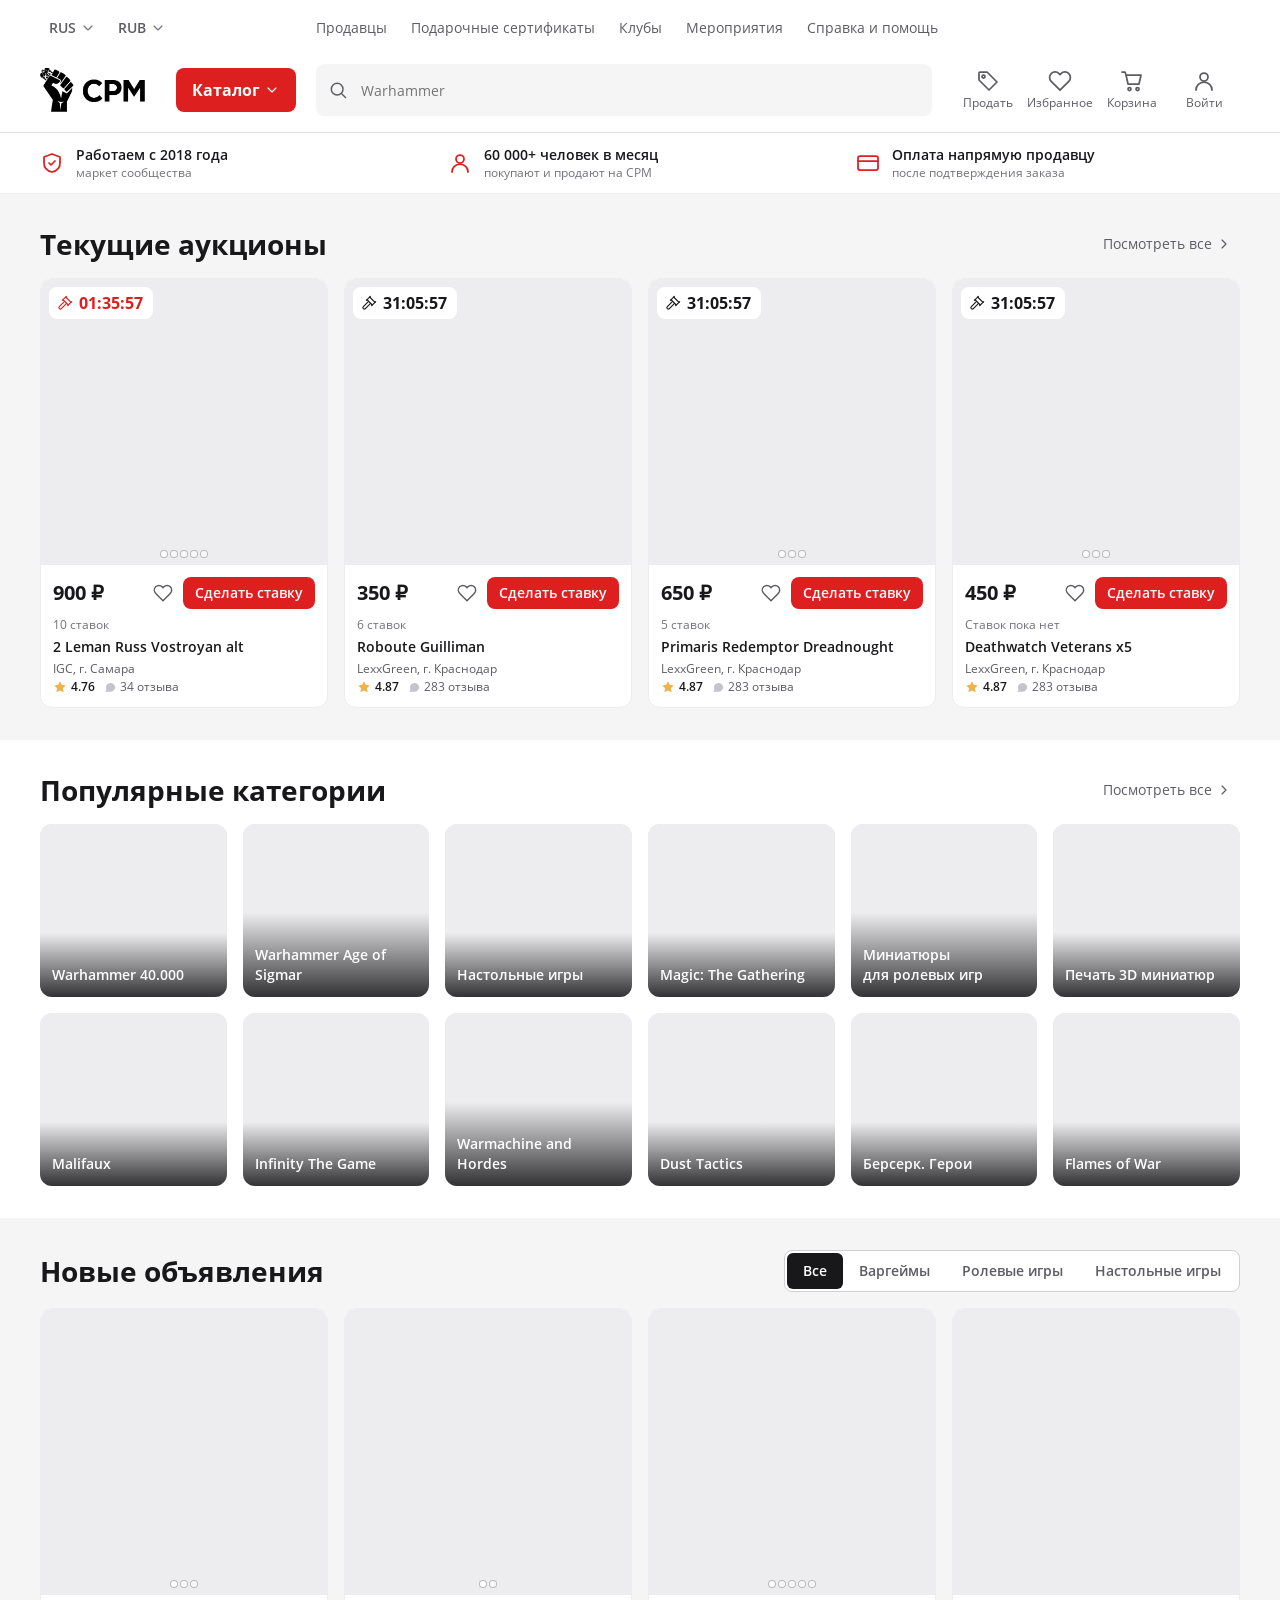
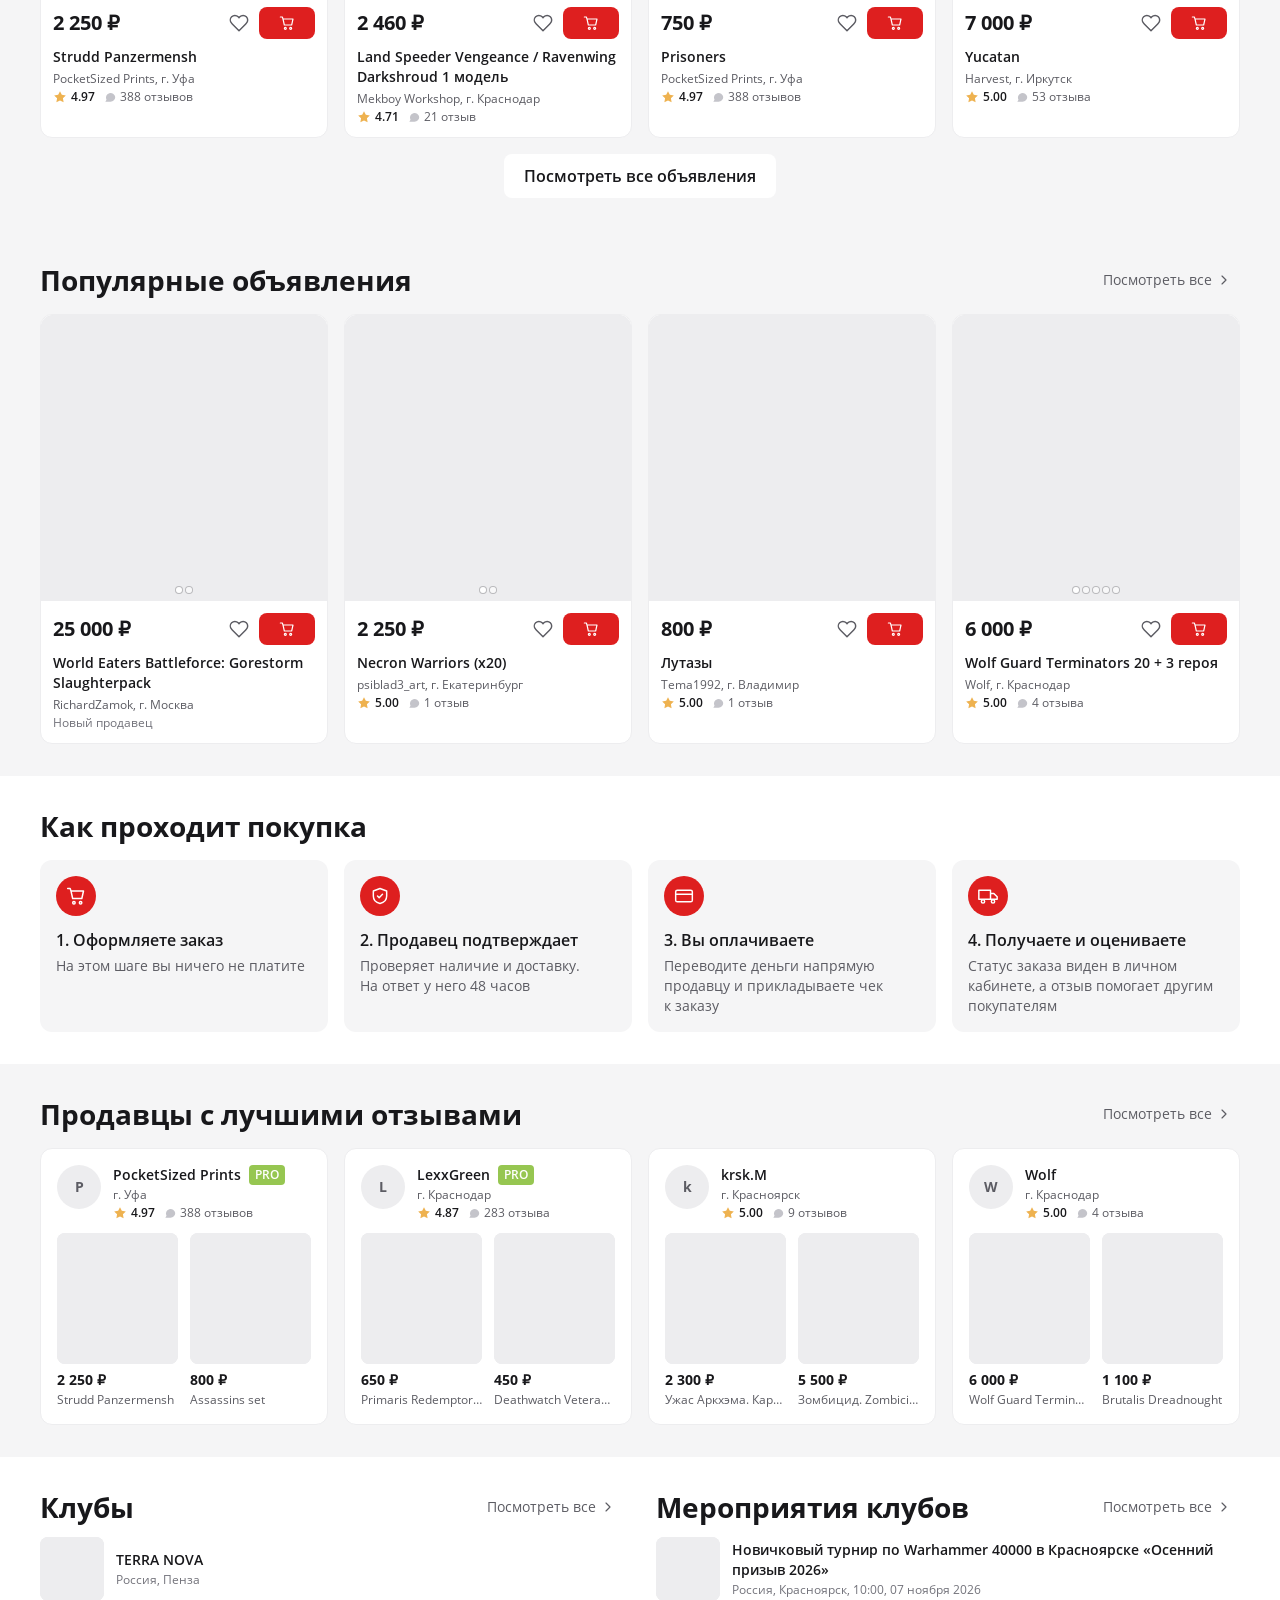
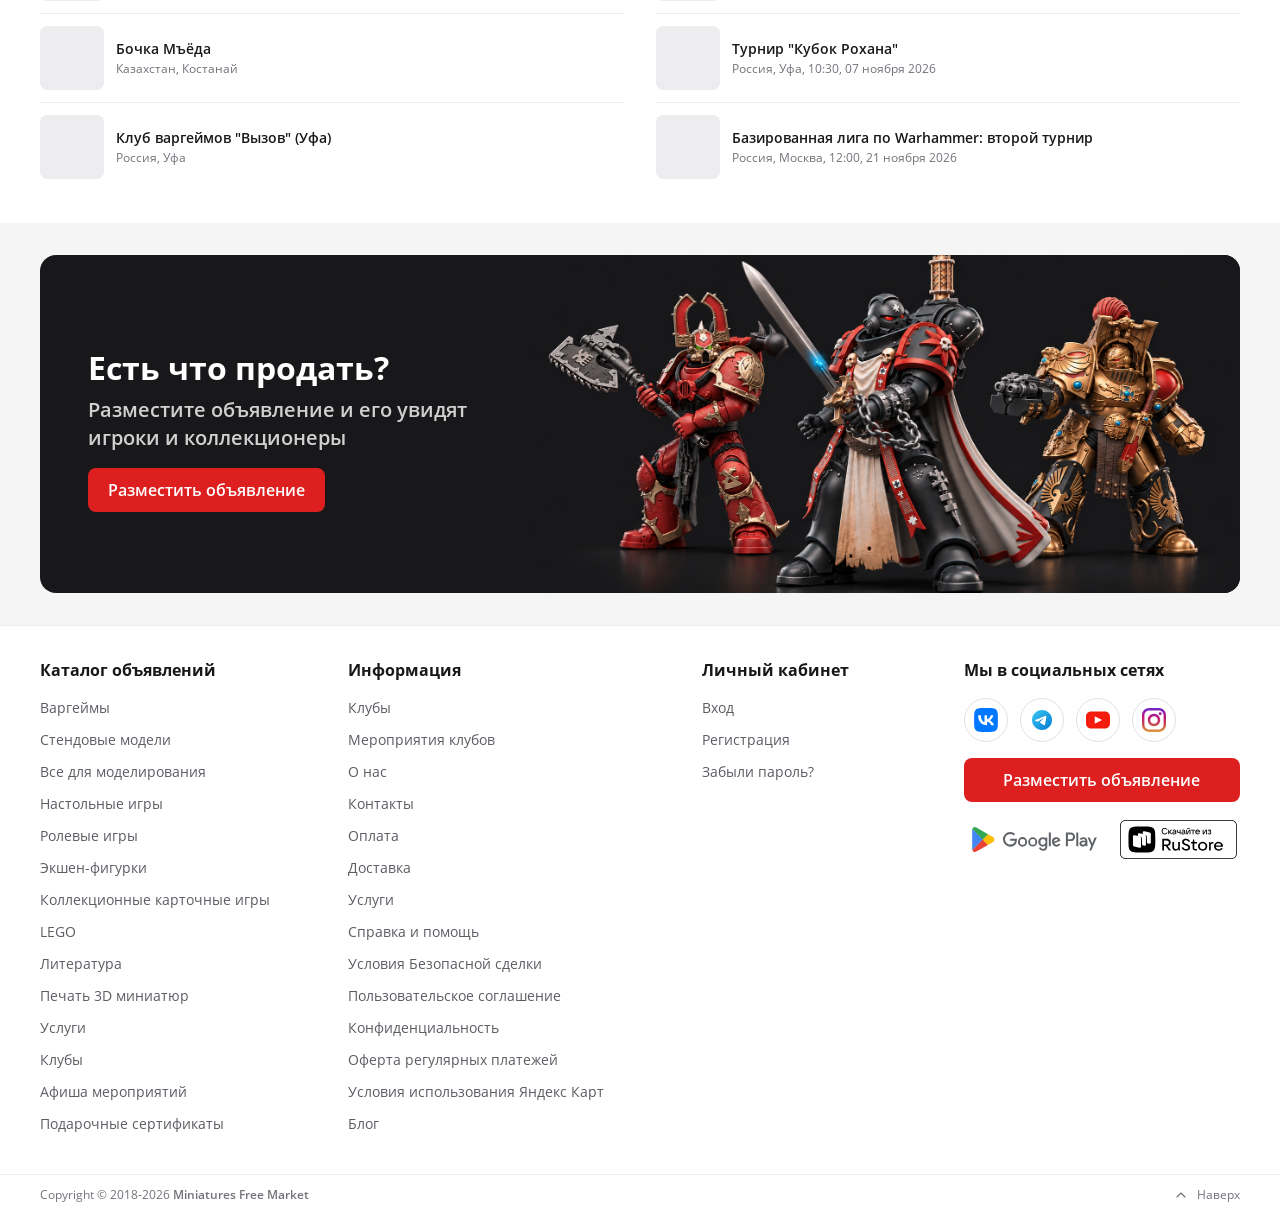
==== commit c1a51969: "Опубликовать прототип покупки и аукциона v110" ====
--- a/app.html
+++ b/app.html
@@ -6,15 +6,15 @@
 <meta name="robots" content="noindex, nofollow">
 <link rel="icon" href="assets/logo.png">
 <title>СРМ: покупка и аукцион</title>
-<link rel="stylesheet" href="app.css?v=107">
-<link rel="stylesheet" href="v3.css?v=107">
+<link rel="stylesheet" href="app.css?v=110">
+<link rel="stylesheet" href="v3.css?v=110">
 </head>
 <body>
 <div id="app"></div>
 <div id="ov"></div>
-<script src="data.js?v=107"></script>
-<script src="data-menu.js?v=107"></script>
-<script src="data-desc.js?v=107"></script>
-<script src="app.js?v=107"></script>
+<script src="data.js?v=110"></script>
+<script src="data-menu.js?v=110"></script>
+<script src="data-desc.js?v=110"></script>
+<script src="app.js?v=110"></script>
 </body>
 </html>
--- a/v3.css
+++ b/v3.css
@@ -493,6 +493,8 @@
 .ct.root { padding-left: 8px; }
 .ct.more { justify-content: space-between; }
 .ct.more svg { color: var(--text-3); }
+.ct:is(:hover, :focus-visible), .mm-l1:is(:hover, :focus-visible) { color: var(--brand); }
+.ct:is(:hover, :focus-visible) svg { color: inherit; }
 .flt-sort { display: none; }
 
 /* Логотип без подложки, чёрный; кнопка каталога красная */
@@ -879,6 +881,8 @@
 .contact-row .inp { flex: 1; min-width: 0; }
 
 /* ЛК */
+.lk-page { padding-bottom: 80px; }
+.lk-page:has(.ordp) { padding-bottom: 16px; }
 .lk { display: grid; gap: 16px; }
 .lk-side { display: grid; gap: 12px; align-content: start; }
 .lk-u { display: flex; align-items: center; gap: 8px; min-width: 0; }
@@ -891,13 +895,12 @@
 .lk-main { min-width: 0; }
 .lk-bar { display: flex; flex-wrap: wrap; gap: 8px; align-items: center; justify-content: space-between; margin-bottom: 12px; }
 .lk-q { width: 200px; max-width: 100%; }
-.lk-need { margin-bottom: 8px; }
+.lk-need { margin-bottom: 12px; }
 @media (min-width: 1024px) {
   .lk { grid-template-columns: 220px minmax(0, 1fr); gap: 24px; align-items: start; }
   .lk-side { position: sticky; top: 84px; background: var(--surface); border-radius: var(--r-lg); padding: 12px; }
   .lk-nav { display: grid; gap: 2px; overflow: visible; }
 }
-@media (max-width: 639px) { .lk-q { width: 100%; } .lk-bar .tabs-seg { max-width: 100%; } }
 .ord { display: grid; gap: 12px; padding: 16px; }
 .ord-hd { display: flex; align-items: flex-start; justify-content: space-between; gap: 12px; }
 .ost { flex: none; padding: 2px 8px; border-radius: var(--r-sm); font-size: 12px; line-height: 16px; font-weight: 600; background: var(--surface-muted); color: var(--text-2); }
@@ -915,7 +918,6 @@
 .ord-t { flex: 1; min-width: 0; }
 .ord-p { white-space: nowrap; }
 .ord-ft { display: flex; flex-wrap: wrap; align-items: center; justify-content: space-between; gap: 8px 12px; }
-.ord-acts { display: flex; flex-wrap: wrap; gap: 8px; }
 .ord-sum b { font-size: 18px; line-height: 24px; }
 .ord-tg { justify-self: start; }
 .ord-rev { padding: 12px; border-radius: var(--r-md); background: var(--surface-muted); }
@@ -1001,22 +1003,41 @@
 .lk-flt .dd-btn, .lk-flt .lk-q { font-size: 14px; line-height: 20px; }
 @media (min-width: 640px) { .lk-flt { grid-template-columns: repeat(4, minmax(0, 1fr)); } }
 @media (min-width: 1200px) { .lk-flt { grid-template-columns: minmax(0, 1.4fr) repeat(4, minmax(0, 1fr)); } .lk-flt .lk-q { grid-column: auto; } }
-@media (max-width: 767px) {
-  .lk-bar .tabs-seg.scroll-x { flex: 1 1 100%; width: 100%; max-width: none; margin-right: 0; padding: 2px; border-radius: var(--r-md); display: flex; }
-  .lk-bar .tabs-seg.scroll-x button { flex: 1 1 auto; padding: 0 8px; }
-}
-@media (max-width: 639px) { main .lk-flt, main .lk-bar { margin-left: -12px; margin-right: -12px; } }
+.lk-bar .tabs-seg.scroll-x { flex: 0 1 auto; width: auto; max-width: 100%; margin: 0; padding: 2px; border: 1px solid var(--border-strong); border-radius: var(--r-md); }
+.lk-bid-bar > .dd { width: 160px; }
+@media (max-width: 639px) {
+  .lk-page { padding-inline: 4px; }
+  .lk-page .card, .lk-page .empty { margin-inline: 0; }
+  .lk-page .lk-main > h1 { padding-inline: 12px; }
+  .lk-bar .tabs-seg.scroll-x { flex-basis: 100%; }
+  .lk-bar .tabs-seg.scroll-x button { flex: 1 0 auto; padding-inline: 8px; }
+  .lk-bid-bar > .dd { width: 100%; }
+}
 .ord-no { color: var(--text); }
 .ord-q { display: block; font-size: 14px; }
 .ord-ft { justify-content: flex-end; }
-.ordp-hd { display: flex; flex-wrap: wrap; align-items: center; gap: 12px; margin: 8px 0 16px; }
+.ordp-head { display: grid; gap: 8px; margin-bottom: 12px; }
+.ordp-head .back { justify-self: start; margin-bottom: 0; }
+.ordp-hd { display: flex; flex-wrap: wrap; align-items: center; gap: 8px 12px; }
+.ordp-hd .h1 { overflow-wrap: anywhere; }
+@media (min-width: 640px) { .ordp-hd .h1 { font-size: 28px; line-height: 36px; } }
 .ordp { display: grid; gap: 12px; }
 @media (min-width: 1024px) { .ordp { grid-template-columns: minmax(0, 1fr) 340px; gap: 16px; align-items: start; } .ordp-side { position: sticky; top: 88px; } }
 .ordp .card { padding: 16px; }
 .ordp-t { margin-bottom: 12px; }
+.ordp .ord-p { font-size: 16px; font-weight: 600; }
+.lk-order-total, .lk-order-seller, .lk-order-seller-info, .lk-order-actions { display: grid; gap: 8px; }
+.lk-order-seller-info .link { justify-self: start; }
+.ordp .ord-rev { margin-top: 12px; }
+.ordp .tl li { grid-template-columns: 28px minmax(0, 1fr); }
+.ordp .tl li::before { left: 13px; top: 28px; bottom: 0; }
+.ordp .tl .d { justify-self: center; }
+.ordp .tl-t { margin: 0; }
+.ordp .tl-d { margin-top: 4px; }
 dl.info { display: grid; gap: 8px; margin: 0; }
 .info-r { display: grid; grid-template-columns: 180px minmax(0, 1fr); gap: 12px; }
-.info-r dt { color: var(--text-2); } .info-r dd { margin: 0; min-width: 0; overflow-wrap: anywhere; }
+.info-r dt { color: var(--text-2); }
+.info-r dd { display: flex; flex-wrap: wrap; align-items: center; gap: 4px 8px; margin: 0; min-width: 0; overflow-wrap: anywhere; }
 @media (max-width: 639px) { .info-r { grid-template-columns: minmax(0, 1fr); gap: 0; } }
 .ord-need { color: var(--brand); font-weight: 600; }
 .rate-in button { color: #d7d7dc; }
@@ -1065,14 +1086,19 @@
 .ost.ok { background: #dff0cc; }
 .ost.bad { background: #ffdcdc; }
 .ost.wait { background: #d9e8fc; }
-.ord-next.ord-next-p { padding: 16px; gap: 0; }
-.ord-next-p .h3 { margin-bottom: 4px; }
-.ord-next-p .c2 { margin-top: 8px; }
-.ord-dead { display: flex; gap: 8px; align-items: flex-start; margin-top: 12px; font-size: 14px; line-height: 20px; font-weight: 600; }
-.ord-dead .i { flex: none; margin-top: 2px; }
+.ord-next.ord-next-p { padding: 16px; gap: 4px; }
+.ord-next-p .c2 { margin-top: 4px; }
+.ord-dead { display: flex; gap: 8px; align-items: center; padding-top: 8px; font-size: 14px; line-height: 20px; font-weight: 600; }
+.ord-c .ord-hd > div { min-width: 0; }
+@media (min-width: 640px) and (max-width: 1199px) {
+  .ord-c .ord-hd { display: grid; grid-template-columns: max-content minmax(0, 1fr); gap: 0 10px; align-items: center; }
+  .ord-c .ord-hd > div { display: contents; }
+  .ord-c .ord-hd .c2 { grid-column: 1 / -1; grid-row: 2; }
+  .ord-c .ost { grid-column: 2; grid-row: 1; justify-self: start; }
+}
 /* Карточка покупки на десктопе: одна строка вместо четырёх */
 @media (min-width: 1200px) {
-  .ord-c { grid-template-columns: 72px minmax(0, 1fr) 216px 272px; gap: 4px 16px; align-items: start; }
+  .ord-c { grid-template-columns: 72px minmax(0, 1fr) 216px 272px; gap: 4px 16px; align-items: start; min-height: 111px; }
   .ord-c .ord-hd, .ord-c > .ord-it { display: contents; }
   .ord-c .ord-hd > div { grid-column: 2; grid-row: 1; display: flex; align-items: baseline; gap: 8px; min-width: 0; }
   .ord-c .ord-no { flex: none; }
@@ -1080,9 +1106,9 @@
   .ord-c .ost { grid-column: 3; grid-row: 1; justify-self: start; }
   .ord-c .ord-it img { grid-column: 1; grid-row: 1 / 3; width: 72px; height: 72px; }
   .ord-c .ord-t { grid-column: 2; grid-row: 2; }
+  .ord-c .ord-q { margin-top: 2px; }
   .ord-c .ord-p { grid-column: 4; grid-row: 1; justify-self: end; font-size: 18px; line-height: 24px; font-weight: 700; }
   .ord-c .ord-next { grid-column: 3; grid-row: 2; padding: 0; background: none; border-radius: 0; font-size: 14px; line-height: 20px; }
-  .ord-c .ord-next.has-d .sb { display: none; }
   .ord-c .ord-ft { grid-column: 4; grid-row: 2; align-self: end; flex-wrap: nowrap; }
 }
 
@@ -1123,6 +1149,7 @@
 .safe-option input:checked::after { transform: translateX(16px); }
 @media (min-width: 640px) { .pay-b > .opt-list.two-col { width: 100%; max-width: 670px; } }
 .cart-page .cart-safe { border: 0; border-top: 1px solid var(--border-subtle); border-radius: 0; box-shadow: none; padding: 12px 16px; }
+.cart-page .cart-safe:last-child { border-radius: 0 0 var(--r-lg) var(--r-lg); }
 .cart-safe > svg { flex: none; color: var(--green); }
 .cart-safe > span { flex: 1; min-width: 0; }
 .cart-safe small { margin-top: 4px; font-size: 14px; line-height: 20px; }
@@ -1163,18 +1190,19 @@
 .ok-page .sub-box h3 + p { margin-top: 8px; }
 
 /* Личный кабинет: карточки заказов и торгов */
-.lk .ord-no { display: inline-block; }
+.lk .ord-no { display: block; width: fit-content; }
 .lk .ord-it .ord-q { line-height: 20px; }
-.lk .ord-it .ord-p { font-size: 18px; line-height: 24px; font-weight: 700; }
+.lk .ord-it .ord-p { line-height: 24px; }
+.lk .ord-c .ord-p { font-size: 18px; font-weight: 700; }
 .lk .ord-next { border: 1px solid var(--border-strong); }
 .lk .ord-next.wait, .lk .ord-next.mute { background: var(--surface-subtle); }
 .lk .ord-next.act { border-color: var(--border-warning); }
 .lk .ord-next.ok { border-color: var(--green); }
 .lk .ord-next.bad { border-color: var(--border-danger); }
-.lk .ordp-hd { margin: 0 0 12px; }
 .lk .lk-order-actions [data-act="cfm"]:not([data-k="closeDispute"]) { background: transparent; color: var(--text-danger); }
 .lk .lk-order-actions [data-act="cfm"]:not([data-k="closeDispute"]):hover { background: var(--surface-danger); }
 .lk-bid-card .bid-rows b { font-weight: 600; }
+.lk-bid-card .ord-hd > div { min-width: 0; }
 @media (min-width: 640px) {
   .lk-bid-card { grid-template-columns: repeat(2, minmax(0, 1fr)); }
   .lk-bid-card .ord-hd { grid-column: 1 / -1; }
@@ -1184,29 +1212,33 @@
   .lk .ord-c .ord-next { border: 0; background: transparent; }
 }
 @media (max-width: 1023px) {
-  .lk-side:not(:has(.lk-bal)), .lk-side .lk-u, .lk-side .lk-nav { display: none; }
+  .lk-side:not(:has(.lk-bal)), .lk-side .lk-u, .lk-side .lk-nav, .lk-page:has(.ordp) .lk-side { display: none; }
   .ordp > .stack-12 { display: contents; }
   .ordp > .stack-12 > * { margin-top: 0; order: 2; }
   .ordp .ord-next-p { order: 0; }
   .ordp .lk-order-total { order: 1; }
 }
+@media (min-width: 640px) and (max-width: 1023px) {
+  .lk-order-seller { grid-template-columns: minmax(0, 1fr) 200px; align-items: start; }
+}
 @media (max-width: 639px) {
-  .lk .ordp-hd, .lk .ord-next-p { margin-inline: -12px; }
+  .ordp-hd:not(.ordp-hd-transfer) { padding-inline-start: 12px; }
   .lk .ord-c .ord-hd { flex-direction: column-reverse; }
+  .lk-bid-card .ost { max-width: 60%; }
 }
 
 /* Окна заказа и ставки */
 .lk-modal .modal-ft { display: grid; gap: 8px; }
 .lk-modal .modal-ft > * { margin: 0; }
 .lk-modal .rc .lbl-b { margin: 0; }
-.lk-modal .rc-drop, .lk-modal .rc-f { margin-block: 4px; }
+.lk-modal .rc-drop, .lk-modal .rc-f { margin-block: 8px 0; }
 .lk-modal .lk-copy { display: grid; place-items: center; color: var(--text-3); }
 .lk-modal .lk-copy:hover { color: var(--text); }
 .lk-modal .req:not(:has(button)):not(:has(.t12)) { grid-template-columns: minmax(0, 1fr) auto; }
-.lk-modal #revText { height: 96px; }
+.lk-modal #revText { display: block; height: 96px; }
 .lk-modal .rate-in + .err-t { margin-top: 8px; }
 .lk-modal .fld > .err-t { margin: 0; }
-.lk-modal .modal-bd > .linkbtn { gap: 4px; }
+.lk-modal .modal-bd > .linkbtn { display: flex; width: fit-content; gap: 4px; }
 
 /* Лот */
 .lot-p.page { padding-top: 16px; padding-bottom: 80px; }
@@ -1248,7 +1280,12 @@
 .purchase-item > .crumbs, .purchase-catalog > .crumbs, .purchase-catalog > .clamp-box, .purchase-catalog .cat-bar { margin-bottom: 16px; }
 .purchase-item .pdp { row-gap: 16px; }
 .purchase-item .tabs button { margin-bottom: 0; }
-.purchase-catalog .cat-tabs { border: 1px solid transparent; }
+.purchase-catalog .cat-tabs { border: 1px solid var(--border-strong); }
+.purchase-catalog .cat-tabs button:not(.on):is(:hover, :focus-visible),
+.purchase-catalog .pc:is(:hover, :focus-within) .pc-title,
+[data-act="tagq"]:is(:hover, :focus-visible) { color: var(--brand); }
+.purchase-catalog .pc:hover, [data-act="tagq"]:hover { border-color: var(--brand); }
+[data-act="tagq"][aria-pressed="true"] { border-color: var(--border-focus); color: var(--text); }
 .purchase-item .buy.card { gap: 16px; }
 .purchase-item .sec { margin-top: 16px; }
 .purchase-item .pdp + .sec { margin-top: 24px; }
@@ -1268,7 +1305,6 @@
   .purchase-catalog .pc-sub { margin-bottom: 2px; }
 }
 @media (min-width: 640px) and (max-width: 1023px) {
-  .purchase-catalog .cat-tabs { border-width: 0; }
   .purchase-catalog .h1 { font-size: 28px; line-height: 36px; }
   .band .grid, .cat-layout .grid, .purchase-item .sec .grid { margin-inline: 0; gap: 8px; }
   .band .tiles { grid-auto-flow: row; grid-template-columns: repeat(4, minmax(0, 1fr)); gap: 16px; margin: 0; padding: 0; }
